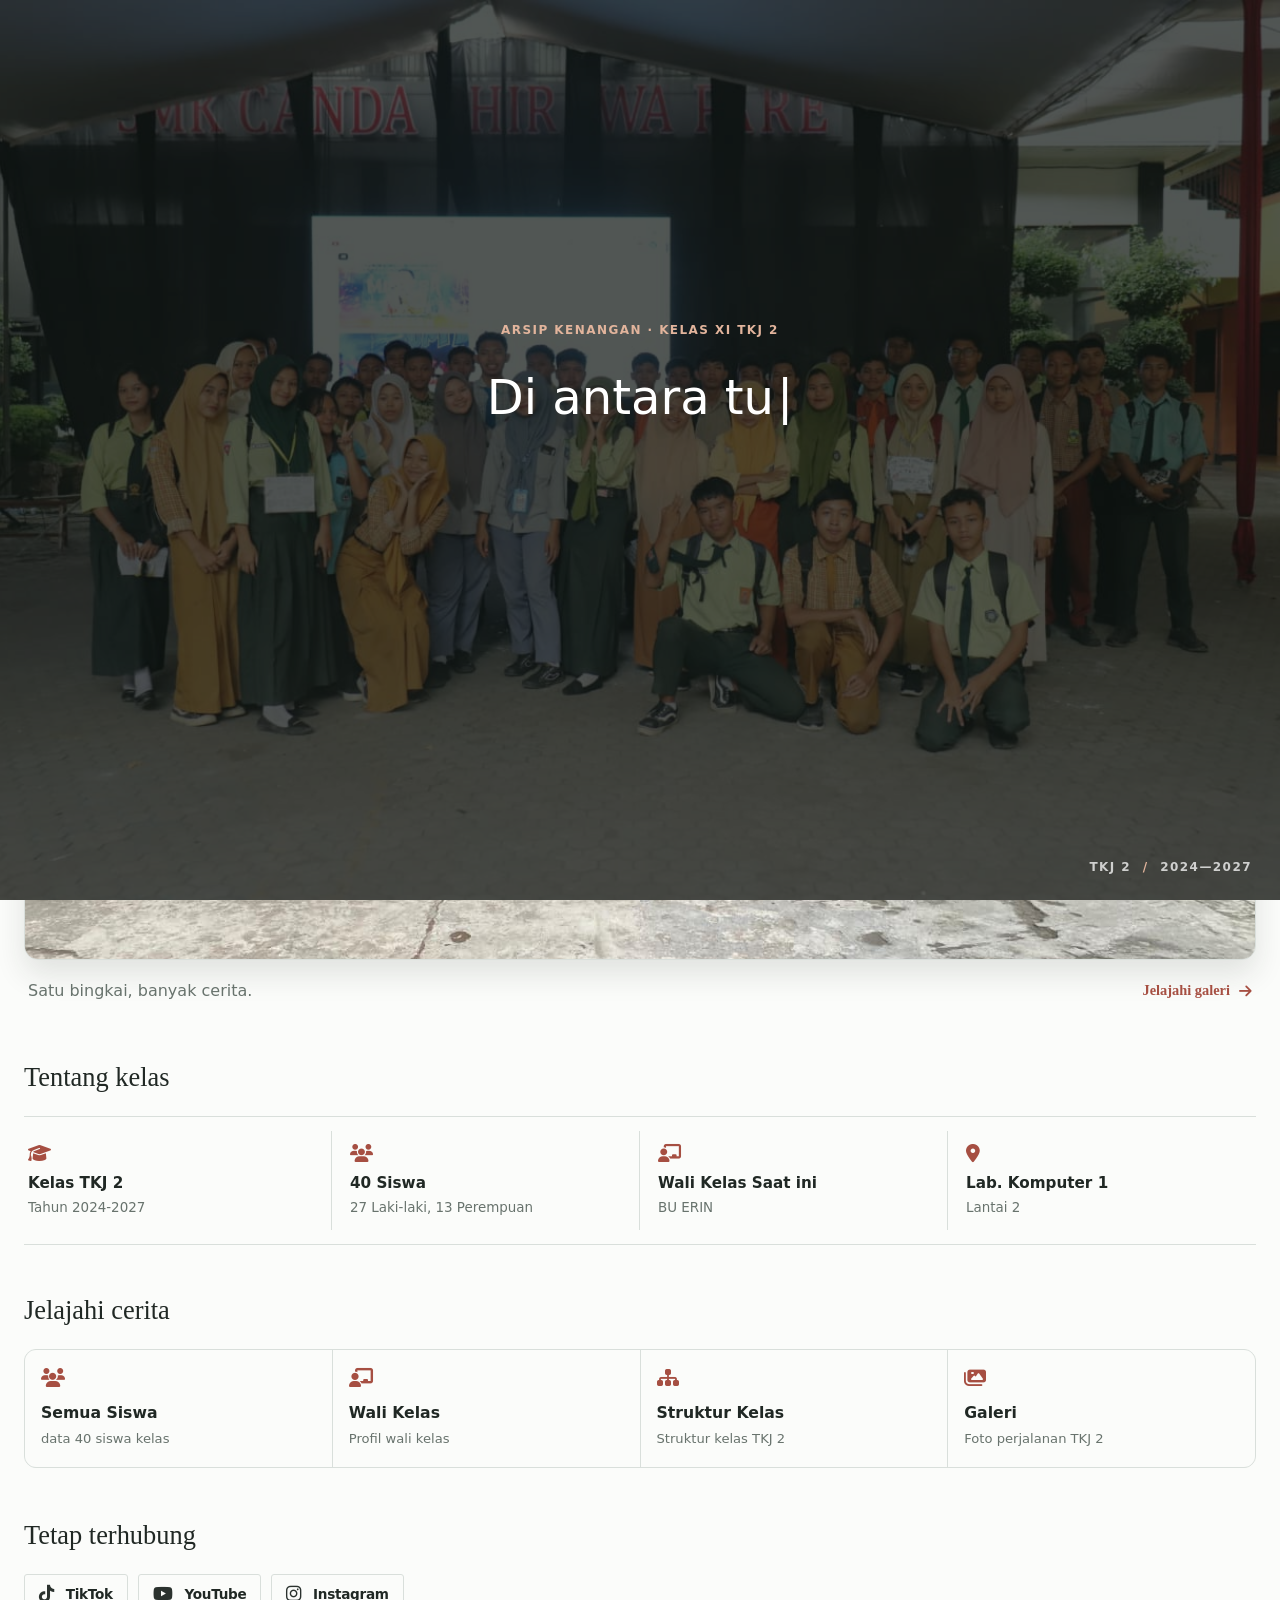
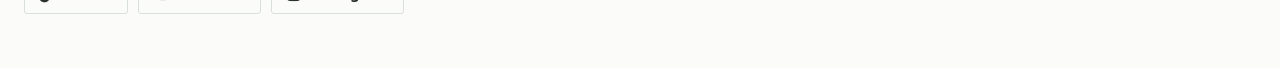
==== index.html @ 301976f2 "Fix gallery manifest loading for local file access" ====
<!DOCTYPE html>
<html lang="id">

<head>
    <meta charset="UTF-8">
    <!-- Responsive viewport untuk tampilan mobile yang nyaman -->
    <meta name="viewport" content="width=device-width, initial-scale=1.0">
    <meta name="description" content="Website resmi Kelas XI TKJ 2 - Tempat berbagi kenangan, info siswa, profil guru, dan galeri kegiatan kelas.">
    <meta name="keywords" content="TKJ2, Kelas TKJ 2, SMK, Teknik Komputer Jaringan, Siswa">
    <meta name="author" content="Kelas TKJ 2">
    <meta name="theme-color" content="#022d71">
    <!-- Open Graph / Social Media -->
    <meta property="og:type" content="website">
    <meta property="og:title" content="Website Kelas TKJ 2">
    <meta property="og:description" content="Website resmi Kelas XI TKJ 2 - Tempat berbagi kenangan dan informasi kelas.">
    <meta property="og:site_name" content="TKJ 2 Website">
    <!-- Twitter Card -->
    <meta name="twitter:card" content="summary_large_image">
    <meta name="twitter:title" content="Website Kelas TKJ 2">
    <meta name="twitter:description" content="Website resmi Kelas XI TKJ 2">
    <title>Website Kelas TKJ 2 - Berbagi Kenangan & Informasi Kelas</title>
    <link rel="preload" href="https://cdnjs.cloudflare.com/ajax/libs/font-awesome/6.4.0/css/all.min.css" as="style">
    <link rel="stylesheet" href="https://cdnjs.cloudflare.com/ajax/libs/font-awesome/6.4.0/css/all.min.css">
    <link rel="stylesheet" href="style.css">
    <script>
        try {
            document.documentElement.classList.add(
                sessionStorage.getItem('tkj2-intro-seen') === 'true' ? 'intro-seen' : 'intro-active'
            );
        } catch (error) {
            document.documentElement.classList.add('intro-active');
        }
    </script>
</head>
<body>
    <section class="welcome-screen" id="welcomeScreen" aria-labelledby="welcomeTitle" aria-modal="true" role="dialog">
        <img class="welcome-image is-visible" src="gambar/kls 10/1.jpeg" alt="" fetchpriority="high">
        <img class="welcome-image" src="gambar/optimized/kls 10/78.jpeg" alt="" loading="eager">
        <div class="welcome-shade" aria-hidden="true"></div>
        <div class="welcome-content">
            <p class="welcome-kicker">ARSIP KENANGAN · KELAS XI TKJ 2</p>
            <h1 id="welcomeTitle" class="welcome-title">
                <span class="welcome-line">Di antara tugas dan tawa,</span>
                <span class="welcome-line">ada hari-hari yang terasa biasa.</span>
                <span class="welcome-line">Tapi bersama, semuanya jadi cerita.</span>
            </h1>
            <p class="welcome-signature">Sebuah perjalanan, satu kelas, banyak kenangan.</p>
            <button class="welcome-enter" id="welcomeEnter" type="button">
                Masuk ke Beranda <i class="fas fa-arrow-right" aria-hidden="true"></i>
            </button>
        </div>
        <span class="welcome-index" aria-hidden="true">TKJ 2 <span> / </span> 2024—2027</span>
    </section>

    <!-- Navbar -->
    <nav class="navbar" aria-label="Navigasi utama">
        <div class="nav-container">
            <!-- Logo Section -->
            <div class="nav-left">
                <a class="logo" href="index.html">
                    <img class="logo-img" src="tkj2/tkj 2.jpg" alt="Logo Kelas TKJ 2">
                    <span class="logo-text">Kelas TKJ 2</span>
                </a>
            </div>

            <!-- Center - Main Navigation -->
            <ul class="nav-links" id="navLinks" aria-label="Menu navigasi">
                <li><a href="siswa.html" class="nav-link" data-page="siswa.html"><i class="fas fa-user-graduate" aria-hidden="true"></i> Siswa</a></li>


                <li><a href="wali-kelas.html" class="nav-link" data-page="wali-kelas.html"><i class="fas fa-chalkboard-teacher" aria-hidden="true"></i>
                        Wali Kelas</a></li>
                <li><a href="struktur.html" class="nav-link" data-page="struktur.html"><i class="fas fa-sitemap" aria-hidden="true"></i> Struktur</a></li>
                <li><a href="galeri.html" class="nav-link" data-page="galeri.html"><i class="fas fa-images" aria-hidden="true"></i> Galeri</a></li>
                <li><a href="komentar.html" class="nav-link" data-page="komentar.html"><i class="fas fa-comments" aria-hidden="true"></i> Komentar</a>
                </li>
            </ul>

            <!-- Right - Widgets & Tools -->
            <div class="nav-right">
                <!-- Clock Widget (Desktop) -->
                <div class="live-clock-widget" aria-label="Jam lokal saat ini" role="complementary">
                    <i class="fas fa-clock" aria-hidden="true"></i>
                    <span id="liveClockTime">00:00</span>
                </div>                
                <!-- Theme Switcher -->
                <div class="theme-switcher" aria-label="Pengalih tema">
                    <button class="theme-btn active" data-theme="default" title="Tema Default" aria-label="Pilih tema default">
                        <i class="fas fa-palette" aria-hidden="true"></i>
                    </button>
                    <button class="theme-btn" data-theme="ocean" title="Tema Laut Biru" aria-label="Pilih tema laut biru">
                        <i class="fas fa-water" aria-hidden="true"></i>
                    </button>
                </div>

                <!-- Mobile Menu Button -->
                <button class="mobile-theme-toggle" id="mobileThemeToggle" type="button" aria-label="Aktifkan tema gelap" title="Ganti tema terang atau gelap" aria-pressed="false">
                    <i class="fas fa-moon" aria-hidden="true"></i>
                </button>
                <button class="mobile-menu-btn" id="mobileMenuBtn" title="Menu" aria-label="Buka menu navigasi" aria-expanded="false" aria-controls="navLinks">
                    <i class="fas fa-bars" aria-hidden="true"></i>
                </button>
            </div>
        </div>
    </nav>

    <!-- Main Container -->
    <div class="container">
        <!-- Home Section -->
        <section class="section active" id="home">
            <header class="memory-intro">
                <p class="memory-kicker">ARSIP KENANGAN · KELAS XI TKJ 2</p>
                <h1>Semua cerita kita, tersimpan di sini.</h1>
                <p class="memory-intro-copy">Sebuah album digital untuk mengingat perjalanan TKJ 2: kebersamaan di kelas, kegiatan sekolah, dan teman-teman yang membuat setiap harinya berarti.</p>
            </header>

            <figure class="memory-feature">
                <img src="gambar/random/2.jpeg" alt="Siswa TKJ 2 berfoto bersama di halaman sekolah" fetchpriority="high">
                <figcaption>
                    <span>Satu bingkai, banyak cerita.</span>
                    <a class="memory-gallery-link" href="galeri.html">Jelajahi galeri <i class="fas fa-arrow-right" aria-hidden="true"></i></a>
                </figcaption>
            </figure>

            <h2 class="memory-section-title">Tentang kelas</h2>
            <div class="class-info memory-facts">
                <div class="info-item">
                    <i class="fas fa-graduation-cap"></i>
                    <h3>Kelas TKJ 2</h3>
                    <p>Tahun 2024-2027</p>
                </div>
                <div class="info-item">
                    <i class="fas fa-users"></i>
                    <h3>40 Siswa</h3>
                    <p>27 Laki-laki, 13 Perempuan</p>
                </div>
                <div class="info-item">
                    <i class="fas fa-chalkboard-teacher"></i>
                    <h3>Wali Kelas Saat ini</h3>
                    <p>BU ERIN</p>
                </div>
                <div class="info-item">
                    <i class="fas fa-map-marker-alt"></i>
                    <h3>Lab. Komputer 1</h3>
                    <p> Lantai 2</p>
                </div>
            </div>

            <h2 class="memory-section-title">Jelajahi cerita</h2>
            <div class="quick-actions">
                <a class="action-card" href="siswa.html">
                    <i class="fas fa-users"></i>
                    <h3>Semua Siswa</h3>
                    <p>data 40 siswa kelas</p>
                </a>
                <a class="action-card" href="wali-kelas.html">
                    <i class="fas fa-chalkboard-teacher"></i>
                    <h3>Wali Kelas</h3>
                    <p>Profil wali kelas</p>
                </a>
                <a class="action-card" href="struktur.html">
                    <i class="fas fa-sitemap"></i>
                    <h3>Struktur Kelas</h3>
                    <p>Struktur kelas TKJ 2</p>
                </a>
                <a class="action-card" href="galeri.html">
                    <i class="fas fa-images"></i>
                    <h3>Galeri</h3>
                    <p>Foto perjalanan TKJ 2</p>
                </a>
            </div>

            <section class="memory-social" aria-labelledby="memorySocialTitle">
                <h2 id="memorySocialTitle" class="memory-section-title">Tetap terhubung</h2>
                <div class="social-links">
                    <a href="https://www.tiktok.com/@miracle_class2?_r=1&_t=ZS-95MPaFN3cpN" target="_blank" rel="noopener noreferrer"
                        class="social-btn tiktok" aria-label="Kunjungi TikTok Kelas TKJ 2">
                        <i class="fab fa-tiktok" aria-hidden="true"></i> TikTok
                    </a>
                    <a href="https://www.youtube.com" target="_blank" rel="noopener noreferrer"
                        class="social-btn youtube" aria-label="Kunjungi YouTube Kelas TKJ 2">
                        <i class="fab fa-youtube" aria-hidden="true"></i> YouTube
                    </a>
                    <a href="https://www.instagram.com/miracle_clas?igsh=MWt2cnQ3a2xidmU0aQ==" target="_blank" rel="noopener noreferrer"
                        class="social-btn instagram" aria-label="Kunjungi Instagram Kelas TKJ 2">
                        <i class="fab fa-instagram" aria-hidden="true"></i> Instagram
                    </a>
                </div>
            </section>
        </section>

        <!-- Wali Kelas Section -->
        <section class="section" id="wali-kelas">
            <!-- Bagian Wali Kelas dengan Foto -->
            <div class="wali-kelas-container">
                <!-- Tombol Kembali ke Beranda -->
                <div style="margin-bottom: 30px; padding-top: 0;">
                    <button class="back-to-home-btn" onclick="navigateToSection('home')">
                        <i class="fas fa-arrow-left"></i> Kembali ke Beranda
                    </button>
                </div>

                <h2 class="wali-kelas-title">
                    <i class="fas fa-chalkboard-teacher"></i> Profil Wali Kelas
                </h2>

                <div class="wali-grid">
                    <div class="wali-card">
                        <div class="wali-card-header">
                            <div class="wali-photo">
                                <img src="tkj2/bu ester.jpeg" alt="Bu Ester - Wali Kelas X TKJ 2" loading="lazy">
                            </div>
                            <h3>Bu Ester</h3>
                            <div class="wali-role-badge">Wali Kelas X TKJ 2 · Sebelumnya</div>
                        </div>
                        <div class="wali-card-body">
                            <div class="wali-info-item">
                                <div class="label"><i class="fas fa-book-open" aria-hidden="true"></i> Mata Pelajaran</div>
                                <div class="value">Ilmu Pengetahuan Alam & Sosial (IPAS)</div>
                            </div>
                            <div class="wali-info-item">
                                <div class="label"><i class="fas fa-certificate" aria-hidden="true"></i> Gelar</div>
                                <div class="value">Sarjana Pendidikan</div>
                            </div>
                        </div>
                    </div>
                    <div class="wali-card">
                        <div class="wali-card-header">
                            <div class="wali-photo">
                                <img src="tkj2/bu erin.jpeg" alt="Bu Erin - Wali Kelas XI TKJ 2" loading="lazy">
                            </div>
                            <h3>Bu Erin</h3>
                            <div class="wali-role-badge">Wali Kelas XI TKJ 2 · Sebelumnya</div>
                        </div>
                        <div class="wali-card-body">
                            <div class="wali-info-item">
                                <div class="label"><i class="fas fa-book-open" aria-hidden="true"></i> Mata Pelajaran</div>
                                <div class="value">Pendidikan Kewarganegaraan (PKN)</div>
                            </div>
                            <div class="wali-info-item">
                                <div class="label"><i class="fas fa-certificate" aria-hidden="true"></i> Gelar</div>
                                <div class="value">Sarjana Pendidikan</div>
                            </div>
                        </div>
                    </div>
                    <div class="wali-card">
                        <div class="wali-card-header">
                            <div class="wali-photo">
                                <img src="tkj2/bu erin.jpeg" alt="Bu Erin - Wali Kelas XII TKJ 2" loading="lazy">
                            </div>
                            <h3>Bu Erin</h3>
                            <div class="wali-role-badge">Wali Kelas XII TKJ 2 · Saat Ini</div>
                        </div>
                        <div class="wali-card-body">
                            <div class="wali-info-item">
                                <div class="label"><i class="fas fa-book-open" aria-hidden="true"></i> Mata Pelajaran</div>
                                <div class="value">Pendidikan Kewarganegaraan (PKN)</div>
                            </div>
                            <div class="wali-info-item">
                                <div class="label"><i class="fas fa-certificate" aria-hidden="true"></i> Gelar</div>
                                <div class="value">Sarjana Pendidikan</div>
                            </div>
                        </div>
                    </div>
                </div>
            </div>
        </section>

        <!-- All Students Section (40 siswa) - TANPA FILTER -->
        <section class="section" id="all-students">
            <div class="all-students-container">
                <!-- Tombol Kembali ke Beranda -->
                <div style="margin-bottom: 30px; padding-top: 0;">
                    <button class="back-to-home-btn" onclick="navigateToSection('home')">
                        <i class="fas fa-arrow-left"></i> Kembali ke Beranda
                    </button>
                </div>

                <h2 style="text-align: center; margin-bottom: 30px; color: #2c3e50;">
                    <i class="fas fa-users"></i> Daftar 40 Siswa Kelas XI TKJ 2
                </h2>
                <div class="student-info-header">
                    <i class="fas fa-users"></i> 40 Siswa (27 Laki-laki, 13 Perempuan)
                </div>
                <div class="students-grid" id="studentsGrid" aria-label="Daftar siswa"></div>
            </div>
        </section>

        <!-- Comments to Admin Section -->
        <section class="section" id="comments">
            <div class="comments-wrapper">
                <div class="comments-container">
                    <!-- Back to Home Button -->
                    <div style="margin-bottom: 30px; padding-top: 0;">
                        <button class="back-to-home-btn" onclick="navigateToSection('home')">
                            <i class="fas fa-arrow-left"></i> Kembali ke Beranda
                        </button>
                    </div>

                    <div class="comments-header">
                        <h2><i class="fas fa-comments"></i>Komentar ke Admin</h2>
                        <p>Pesan hanya tampil selama halaman ini terbuka. Saat dikirim, WhatsApp admin akan terbuka; komentar tidak disimpan atau ditampilkan untuk umum.</p>
                    </div>

                    <!-- Comments Display -->
                    <div class="comments-display" id="commentsDisplay">
                        <div class="no-comments-msg">
                            <i class="fas fa-inbox"></i>
                            <p>Belum ada komentar</p>
                        </div>
                    </div>

                    <!-- Comment Form -->
                    <form id="commentsForm" class="comments-form-simple">
                        <label for="commentMessage" style="display: block; margin-bottom: 8px; font-weight: 500;">Pesan Anda:</label>
                        <textarea id="commentMessage" name="commentMessage" class="form-textarea-simple"
                            placeholder="Tulis pesan Anda di sini..." required aria-label="Pesan untuk admin"></textarea>
                        <button type="submit" class="submit-btn-simple" aria-label="Kirim pesan ke admin melalui WhatsApp">
                            <i class="fab fa-whatsapp" aria-hidden="true"></i> Kirim ke Admin
                        </button>
                    </form>
                </div>
            </div>
        </section>

        <!-- Structure Section -->
        <section class="section" id="structure">
            <div class="structure-tree">
                <!-- Tombol Kembali ke Beranda -->
                <div style="margin-bottom: 30px; padding-top: 0;">
                    <button class="back-to-home-btn" onclick="navigateToSection('home')">
                        <i class="fas fa-arrow-left"></i> Kembali ke Beranda
                    </button>
                </div>

                <h2 style="text-align: center; margin-bottom: 40px; color: #2c3e50;">
                    <i class="fas fa-sitemap"></i> Struktur Kelas XI TKJ 2
                </h2>
                <!-- Top Level: Ketua & Wakil Ketua -->
                <div class="tree-level top-level">
                    <div class="tree-member ketua-member">
                        <img src="tkj2/nuril.jpeg" alt="Muhammad Nuril Arifin - Ketua Kelas" loading="lazy" class="member-thumb">
                        <div class="member-box ketua-box">
                            <div class="member-position">Ketua Kelas</div>
                            <div class="member-fullname">MUHAMMAD NURIL ARIFIN</div>
                        </div>
                    </div>

                    <div class="tree-member wakil-member">
                        <img src="tkj2/nasrul.jpeg" alt="Muhammad Nasrul Mukmin - Wakil Ketua" loading="lazy" class="member-thumb">
                        <div class="member-box wakil-box">
                            <div class="member-position">Wakil Ketua</div>
                            <div class="member-fullname">MUHAMMAD NASRUL MUKMIN</div>
                        </div>
                    </div>
                </div>

                <!-- Connecting line between levels -->
                <div class="tree-connector" aria-hidden="true">
                    <div class="connector-line vertical"></div>
                    <div class="connector-line horizontal"></div>
                </div>

                <!-- Middle Level: Sekretaris 1 & 2 -->
                <div class="tree-level middle-level">
                    <div class="tree-member sekretaris-member">
                        <img src="tkj2/lusiana.jpeg" alt="Lusiana Aristianty K. D. - Sekretaris 1" loading="lazy" class="member-thumb">
                        <div class="member-box sekretaris-box">
                            <div class="member-position">Sekretaris 1</div>
                            <div class="member-fullname">LUSIANA ARISTIANTY K. D.</div>
                        </div>
                    </div>

                    <div class="tree-member sekretaris-member">
                        <img src="tkj2/fito.jpeg" alt="Fito Azka Wiradana - Sekretaris 2" loading="lazy" class="member-thumb">
                        <div class="member-box sekretaris-box">
                            <div class="member-position">Sekretaris 2</div>
                            <div class="member-fullname">FITO AZKA WIRADANA</div>
                        </div>
                    </div>
                </div>

                <!-- Connecting line between levels -->
                <div class="tree-connector" aria-hidden="true">
                    <div class="connector-line vertical"></div>
                    <div class="connector-line horizontal"></div>
                </div>

                <!-- Bottom Level: Bendahara 1 & 2 -->
                <div class="tree-level bottom-level">
                    <div class="tree-member bendahara-member">
                        <img src="tkj2/nafisha.jpeg" alt="Nafisha Salsabila W. - Bendahara 1" loading="lazy" class="member-thumb">
                        <div class="member-box bendahara-box">
                            <div class="member-position">Bendahara 1</div>
                            <div class="member-fullname">NAFISHA SALSABILA W.</div>
                        </div>
                    </div>

                    <div class="tree-member bendahara-member">
                        <img src="tkj2/jonatan.jpeg" alt="Jonatan Kristian - Bendahara 2" loading="lazy" class="member-thumb">
                        <div class="member-box bendahara-box">
                            <div class="member-position">Bendahara 2</div>
                            <div class="member-fullname">JONATAN KRISTIAN</div>
                        </div>
                    </div>
                </div>
            </div>
        </section>

        <!-- Gallery Section -->
        <section class="section" id="gallery">
            <div class="galeri-container">
                <!-- Tombol Kembali ke Beranda -->
                <div style="margin-bottom: 30px; padding-top: 0;">
                    <button class="back-to-home-btn" onclick="navigateToSection('home')">
                        <i class="fas fa-arrow-left"></i> Kembali ke Beranda
                    </button>
                </div>

                <h2 class="galeri-title">
                    <i class="fas fa-images"></i> Galeri Memori TKJ 2
                    <button id="easterEggBtn"
                        style="opacity: 0.12; font-size: 0.8rem; padding: 2px 6px; border: 1px solid transparent; background: none; cursor: pointer; color: #64748b; transition: opacity 0.3s; margin-left: 10px;"
                        title="🥚">🥚</button>
                </h2>

                <div style="margin-bottom: 25px; display: flex; gap: 10px; align-items: center; flex-wrap: wrap;">
                    <label for="gallerySearch" style="display: none;">Cari foto</label>
                    <input type="text" id="gallerySearch"
                        placeholder="🔍 Cari foto berdasarkan nomor atau kata kunci..."
                        aria-label="Cari foto berdasarkan nomor atau kata kunci"
                        style="flex: 1; min-width: 200px; padding: 12px 16px; border: 2px solid #000; border-radius: 8px; font-size: 0.95rem; background: white;" />
                    <button id="clearSearchBtn"
                        aria-label="Bersihkan hasil pencarian"
                        style="padding: 10px 20px; background: white; border: 2px solid #000; border-radius: 8px; cursor: pointer; font-weight: 500; font-size: 0.95rem;">Bersihkan</button>
                </div>

                <div class="galeri-grid" id="galeriGrid">
                    <!-- Item galeri akan diisi oleh JavaScript -->
                </div>
            </div>

            <!-- Modal untuk menampilkan gambar full -->
            <div id="imageModal" class="modal" role="dialog" aria-label="Tampilan galeri besar" aria-hidden="true">
                <span class="close-modal" onclick="closeModal()" role="button" tabindex="0" aria-label="Tutup galeri">×</span>
                <a class="modal-prev" onclick="changeImage(-1)" role="button" tabindex="0" aria-label="Gambar sebelumnya">&#10094;</a>
                <a class="modal-next" onclick="changeImage(1)" role="button" tabindex="0" aria-label="Gambar berikutnya">&#10095;</a>
                <div class="modal-loading" id="modalLoading" style="display: none;">
                    <i class="fas fa-spinner" aria-hidden="true"></i>
                </div>
                <img class="modal-content" id="modalImage" alt="Galeri">
                <div class="modal-caption" id="modalCaption"></div>
            </div>
        </section>

    </div>

    <script src="app.js"></script>
</body>

</html>
---- style.css ----
:root {
    --primary-color: #a64f42;
    --primary-light: #c9826b;
    --primary-dark: #74372e;
    --accent-color: #202824;
    --text-primary: #202824;
    --text-secondary: #68736d;
    --bg-primary: #fbfcfa;
    --bg-secondary: #ffffff;
    --memory-ink: var(--text-primary);
    --memory-muted: var(--text-secondary);
    --memory-accent: var(--primary-color);
    --memory-line: #d9dfdb;
}

html[data-theme="ocean"] {
    --primary-color: #55745e;
    --primary-light: #78977e;
    --primary-dark: #354d3c;
    --accent-color: #202824;
    --text-primary: #202824;
    --text-secondary: #68736d;
    --bg-primary: #f4f7f3;
    --bg-secondary: #ffffff;
}

html.intro-active,
html.intro-active body {
    overflow: hidden;
}

html.intro-seen .welcome-screen {
    display: none;
}

.welcome-screen {
    position: fixed;
    z-index: 2000;
    inset: 0;
    display: grid;
    min-height: 100vh;
    min-height: 100svh;
    place-items: center;
    overflow: hidden;
    padding: 40px 24px;
    color: #fff;
    background: #202824;
    isolation: isolate;
    transition: opacity 700ms ease, visibility 700ms ease;
}

.welcome-screen::before {
    position: absolute;
    z-index: 0;
    inset: -20px;
    background-image: var(--welcome-backdrop);
    background-position: center;
    background-size: cover;
    content: '';
    filter: blur(20px) brightness(0.48);
}

.welcome-image,
.welcome-shade {
    position: absolute;
    z-index: 1;
    inset: 0;
    width: 100%;
    height: 100%;
}

.welcome-image {
    object-fit: cover;
    object-position: center 42%;
    opacity: 0;
    transition: opacity 900ms ease;
}

.welcome-image.is-visible {
    opacity: 1;
}

.welcome-shade {
    z-index: 2;
    background: rgba(14, 22, 18, 0.72);
}

.welcome-content {
    position: relative;
    z-index: 3;
    width: min(100%, 900px);
    padding: 48px 0;
    text-align: center;
}

.welcome-kicker,
.welcome-index {
    font-size: 0.75rem;
    font-weight: 700;
    letter-spacing: 0.12em;
}

.welcome-kicker {
    margin-bottom: 32px;
    color: #e2b49c;
}

.welcome-title {
    display: grid;
    gap: 8px;
    margin: 0;
    font-family: 'Trebuchet MS', 'Segoe UI', sans-serif;
    font-size: 3rem;
    font-weight: 400;
    line-height: 1.12;
}

.welcome-line {
    opacity: 1;
}

.welcome-line.is-typing::after {
    display: inline-block;
    margin-left: 3px;
    content: '|';
    animation: typing-caret 800ms steps(2, end) infinite;
}

.welcome-signature {
    margin: 28px 0 0;
    color: rgba(255, 255, 255, 0.78);
    font-size: 1rem;
    opacity: 0;
    transition: opacity 500ms ease;
}

.welcome-screen.is-ready .welcome-signature {
    opacity: 1;
}

.welcome-enter {
    display: inline-flex;
    align-items: center;
    gap: 12px;
    min-height: 48px;
    margin-top: 36px;
    padding: 12px 20px;
    border: 1px solid rgba(255, 255, 255, 0.7);
    border-radius: 4px;
    color: #202824;
    background: #fbfcfa;
    font: inherit;
    font-weight: 700;
    cursor: pointer;
    opacity: 0;
    visibility: hidden;
    transform: translateY(8px);
    transition: opacity 350ms ease, transform 350ms ease, background-color 200ms ease;
}

.welcome-screen.is-ready .welcome-enter {
    opacity: 1;
    visibility: visible;
    transform: translateY(0);
}

.welcome-enter:hover {
    background: #e2b49c;
}

.welcome-enter:focus-visible {
    outline: 3px solid #e2b49c;
    outline-offset: 4px;
}

.welcome-index {
    position: absolute;
    z-index: 3;
    right: 28px;
    bottom: 24px;
    color: rgba(255, 255, 255, 0.75);
}

.welcome-index span {
    padding: 0 6px;
    color: #e2b49c;
}

.welcome-screen.is-exiting {
    opacity: 0;
    visibility: hidden;
    pointer-events: none;
}

@media (max-width: 600px) {
    .welcome-screen {
        padding: 28px 22px;
    }

    .welcome-content {
        align-self: start;
        padding: 4px 0 48px;
        text-align: left;
    }

    .welcome-image {
        object-fit: contain;
        object-position: center 65%;
    }

    .welcome-shade {
        background: linear-gradient(
            180deg,
            rgba(14, 22, 18, 0.52) 0%,
            rgba(14, 22, 18, 0.4) 42%,
            rgba(14, 22, 18, 0.12) 76%,
            rgba(14, 22, 18, 0.08) 100%
        );
    }

    .welcome-kicker {
        margin-bottom: 24px;
    }

    .welcome-title {
        gap: 12px;
        font-size: 2rem;
    }

    .welcome-index {
        right: 22px;
        bottom: 18px;
        font-size: 0.65rem;
    }
}

@media (prefers-reduced-motion: reduce) {
    .welcome-line,
    .welcome-signature {
        animation: none;
        opacity: 1;
        transform: none;
    }

    .welcome-screen,
    .welcome-enter,
    .welcome-image {
        transition-duration: 0.01ms;
    }
}

* {
    margin: 0;
    padding: 0;
    box-sizing: border-box;
    font-family: 'Inter', system-ui, -apple-system, 'Segoe UI', Roboto, Helvetica, Arial, sans-serif;
}

body {
    padding-top: 80px;
    color: var(--text-primary);
    background: var(--bg-primary);
    line-height: 1.5;
}

.navbar {
    position: fixed;
    z-index: 1000;
    top: 0;
    left: 0;
    width: 100%;
    padding: 12px 0;
    backdrop-filter: blur(12px);
}

.nav-container {
    display: flex;
    align-items: center;
    justify-content: space-between;
    gap: 20px;
    max-width: 1400px;
    margin: 0 auto;
    padding: 0 20px;
}

.nav-left,
.nav-right,
.logo {
    display: flex;
    align-items: center;
}

.nav-left,
.nav-right {
    flex: 0 0 auto;
}

.logo {
    gap: 12px;
    color: var(--text-primary);
    text-decoration: none;
    white-space: nowrap;
}

.logo-img {
    display: block;
    width: 44px;
    height: 44px;
    flex: 0 0 44px;
    object-fit: cover;
    border-radius: 10px;
}

.logo-text {
    color: var(--text-primary);
    font-size: 1.1rem;
    font-weight: 700;
}

.nav-links {
    display: flex;
    flex: 1 1 auto;
    flex-wrap: wrap;
    align-items: center;
    justify-content: center;
    gap: 4px;
    min-width: 0;
    list-style: none;
}

.nav-links li {
    position: relative;
}

.nav-links a {
    display: flex;
    align-items: center;
    gap: 6px;
    padding: 8px 10px;
    color: var(--text-secondary);
    border: 1px solid transparent;
    border-radius: 8px;
    font-size: 0.84rem;
    font-weight: 600;
    text-decoration: none;
    white-space: nowrap;
}

.nav-right {
    gap: 10px;
}

.mobile-menu-btn {
    display: none;
}

@media (max-width: 992px) {
    body {
        padding-top: 72px;
    }

    .nav-container {
        flex-wrap: wrap;
        gap: 8px 12px;
    }

    .nav-left {
        margin-right: auto;
    }

    .nav-right {
        gap: 8px;
    }

    .mobile-menu-btn {
        display: inline-flex;
        align-items: center;
        justify-content: center;
    }

    .nav-links {
        display: none;
        order: 3;
        flex: 1 0 100%;
        align-items: stretch;
        flex-direction: column;
        gap: 2px;
        padding: 8px;
        border-radius: 10px;
    }

    .nav-links.active {
        display: flex;
    }

    .nav-links a {
        width: 100%;
        padding: 10px 12px;
    }
}

@media (max-width: 480px) {
    .nav-container {
        padding: 0 12px;
    }

    .logo-img {
        width: 38px;
        height: 38px;
        flex-basis: 38px;
    }

    .logo-text {
        font-size: 1rem;
    }
}

.theme-btn:hover {
    background: rgba(255, 255, 255, 0.15);
    border-color: rgba(255, 255, 255, 0.25);
    transform: scale(1.1);
}

.theme-btn.active {
    background: linear-gradient(135deg, var(--primary-color), var(--primary-light));
    border-color: var(--primary-light);
    box-shadow: 0 0 12px rgba(59, 130, 246, 0.4);
}

/* Mobile Menu Button */
.mobile-menu-btn {
    display: none;
    background: rgba(255, 255, 255, 0.08);
    border: 2px solid rgba(255, 255, 255, 0.12);
    color: white;
    font-size: 1.4rem;
    cursor: pointer;
    padding: 8px 12px;
    border-radius: 8px;
    transition: all 0.25s ease;
    width: 40px;
    height: 40px;
    align-items: center;
    justify-content: center;
}

.mobile-menu-btn:hover {
    background: rgba(255, 255, 255, 0.15);
    border-color: rgba(255, 255, 255, 0.25);
    transform: scale(1.1);
}

/* Dropdown Menu - Clean Modern */
.dropdown {
    position: relative;
}

.dropdown-menu {
    display: none;
    position: absolute;
    top: 100%;
    left: 0;
    background: white;
    min-width: 320px;
    max-height: 460px;
    overflow-y: auto;
    border-radius: 20px;
    box-shadow: 0 20px 35px -12px rgba(0, 0, 0, 0.15);
    z-index: 1001;
    padding: 8px 0;
    border: 1px solid rgba(0, 0, 0, 0.05);
}

.dropdown:hover .dropdown-menu {
    display: block;
    animation: fadeIn 0.2s ease;
}

@keyframes fadeIn {
    from {
        opacity: 0;
        transform: translateY(-8px);
    }

    to {
        opacity: 1;
        transform: translateY(0);
    }
}

.dropdown-menu a {
    color: #1e293b;
    padding: 10px 20px;
    display: flex;
    align-items: center;
    gap: 12px;
    transition: all 0.15s ease;
    font-size: 0.9rem;
    border-bottom: 1px solid #f1f5f9;
}

.dropdown-menu a:hover {
    background-color: #f8fafc;
    color: #3b82f6;
    padding-left: 24px;
}

.dropdown-menu a:last-child {
    border-bottom: none;
}

.dropdown-avatar {
    width: 32px;
    height: 32px;
    border-radius: 10px;
    object-fit: cover;
}

.mobile-menu-btn {
    display: none;
    background: none;
    border: none;
    color: white;
    font-size: 1.5rem;
    cursor: pointer;
    padding: 8px;
    border-radius: 12px;
    transition: background 0.2s;
}

.mobile-menu-btn:hover {
    background: rgba(255, 255, 255, 0.1);
}

/* Live Clock Widget */
.live-clock-widget {
    display: flex;
    align-items: center;
    gap: 8px;
    color: white;
    font-weight: 600;
    padding: 8px 14px;
    background: rgba(59, 130, 246, 0.15);
    border-radius: 8px;
    border: 2px solid rgba(59, 130, 246, 0.3);
    font-size: 0.85rem;
    transition: all 0.3s ease;
}

.live-clock-widget:hover {
    background: rgba(59, 130, 246, 0.25);
    border-color: rgba(59, 130, 246, 0.5);
}

.live-clock-widget i {
    font-size: 0.95rem;
    opacity: 1;
}

@keyframes clock-pulse {
    0%, 100% { opacity: 1; }
    50% { opacity: 0.6; }
}

/* Theme Switcher */
.theme-switcher {
    display: flex;
    gap: 6px;
    align-items: center;
    padding: 4px 6px;
    background: rgba(255, 255, 255, 0.05);
    border-radius: 8px;
    border: 2px solid rgba(255, 255, 255, 0.08);
}

.theme-btn {
    background: rgba(255, 255, 255, 0.08);
    border: 2px solid rgba(255, 255, 255, 0.12);
    color: white;
    width: 32px;
    height: 32px;
    border-radius: 6px;
    cursor: pointer;
    font-size: 0.9rem;
    display: flex;
    align-items: center;
    justify-content: center;
    transition: all 0.25s ease;
}

.theme-btn:hover {
    background: rgba(255, 255, 255, 0.15);
    border-color: rgba(255, 255, 255, 0.25);
    transform: scale(1.1);
}

.theme-btn.active {
    background: linear-gradient(135deg, var(--primary-color), var(--primary-light));
    border-color: var(--primary-light);
    box-shadow: 0 0 12px rgba(59, 130, 246, 0.4);
}

/* Weather Widget */
.weather-widget {
    display: flex;
    align-items: center;
    gap: 8px;
    color: white;
    font-weight: 600;
    padding: 8px 12px;
    background: rgba(255, 255, 255, 0.08);
    border-radius: 20px;
    border: 1px solid rgba(255, 255, 255, 0.15);
    font-size: 0.85rem;
    transition: all 0.3s ease;
}

.weather-widget:hover {
    background: rgba(255, 255, 255, 0.15);
    border-color: rgba(255, 255, 255, 0.3);
}

.weather-widget i {
    font-size: 1.2rem;
    animation: weather-float 3s ease-in-out infinite;
}

.weather-info {
    display: flex;
    flex-direction: column;
    gap: 2px;
}

.weather-info span:first-child {
    font-weight: 700;
    font-size: 0.9rem;
}

.weather-info span:last-child {
    font-size: 0.75rem;
    opacity: 0.85;
}

/* Main Container */
.container {
    max-width: 1280px;
    margin: 0 auto;
    padding: 24px;
}

/* Section Styling */
.section {
    display: none;
    animation: fadeIn 0.3s ease;
}

.section.active {
    display: block;
}

/* Home Section - Modern Cards */
header {
    background: linear-gradient(135deg, var(--primary-light) 0%, var(--primary-color) 50%, var(--primary-dark) 100%);
    background-size: 200% auto;
    color: white;
    padding: 48px 32px;
    text-align: center;
    border-radius: 20px;
    margin-bottom: 32px;
    box-shadow: 8px 8px 0px rgba(0, 0, 0, 0.15);
    border: 4px solid rgba(0, 0, 0, 0.2);
    animation: none;
    position: relative;
    overflow: hidden;
}

header::after {
    content: '';
    position: absolute;
    top: 0;
    left: 0;
    width: 100%;
    height: 100%;
    background-image: repeating-linear-gradient(45deg, transparent, transparent 2px, rgba(255,255,255,0.05) 2px, rgba(255,255,255,0.05) 4px);
    pointer-events: none;
}

header h1 {
    font-size: 2.5rem;
    font-weight: 900;
    letter-spacing: -0.02em;
    margin-bottom: 12px;
    animation: none;
    text-transform: uppercase;
    text-shadow: 3px 3px 0px rgba(0, 0, 0, 0.3);
}

header h1 i {
    display: inline-block;
    animation: none;
    color: #fff;
    margin-right: 10px;
}

header p {
    font-size: 1.1rem;
    opacity: 0.95;
    max-width: 600px;
    margin: 0 auto;
    animation: none;
    font-weight: 600;
    letter-spacing: 0.5px;
}

@keyframes gradientShift {
    0% {
        background-position: 0% 50%;
    }

    50% {
        background-position: 100% 50%;
    }

    100% {
        background-position: 0% 50%;
    }
}

@keyframes shine {
    0% {
        left: -100%;
    }

    20% {
        left: 200%;
    }

    100% {
        left: 200%;
    }
}

@keyframes float {
    0%, 100% {
        transform: translateY(0px);
    }
    50% {
        transform: translateY(-8px);
    }
}

@keyframes bounce {
    0%, 100% { transform: translateY(0); }
    50% { transform: translateY(-12px) scale(1.1); }
}

@keyframes slideDown {
    from {
        opacity: 0;
        transform: translateY(-30px);
    }

    to {
        opacity: 1;
        transform: translateY(0);
    }
}

@keyframes slideUp {
    from {
        opacity: 0;
        transform: translateY(30px);
    }

    to {
        opacity: 1;
        transform: translateY(0);
    }
}

.class-info {
    display: flex;
    justify-content: space-around;
    flex-wrap: wrap;
    background: white;
    padding: 24px;
    border-radius: 16px;
    margin-bottom: 32px;
    box-shadow: 6px 6px 0px rgba(0, 0, 0, 0.12);
    border: 3px solid #000;
}

.info-item {
    text-align: center;
    padding: 16px;
    min-width: 180px;
}

.info-item i {
    font-size: 2.5rem;
    color: var(--primary-color);
    margin-bottom: 12px;
}

.info-item h3 {
    margin-bottom: 4px;
    color: #000;
    font-weight: 700;
    font-size: 1.15rem;
}

.quick-actions {
    display: grid;
    grid-template-columns: repeat(auto-fill, minmax(240px, 1fr));
    gap: 24px;
    margin-top: 32px;
}

.action-card {
    background: white;
    padding: 24px 20px;
    border-radius: 16px;
    text-align: center;
    box-shadow: 6px 6px 0px rgba(0, 0, 0, 0.12);
    transition: all 0.3s ease;
    cursor: pointer;
    border: 3px solid var(--primary-color);
    animation: none;
}

.action-card:hover {
    transform: translate(-3px, -3px);
    box-shadow: 9px 9px 0px rgba(0, 0, 0, 0.12);
}

.action-card i {
    font-size: 2.5rem;
    color: var(--primary-color);
    margin-bottom: 16px;
    display: inline-block;
    transition: transform 0.3s ease;
}

.action-card:hover i {
    transform: scale(1.15) rotate(5deg);
}

.action-card h3 {
    margin-bottom: 8px;
    color: #000;
    font-weight: 700;
    transition: color 0.3s ease;
    font-size: 1.15rem;
}

.action-card:hover h3 {
    color: #1e40af;
}

@keyframes fadeUpCard {
    from {
        opacity: 0;
        transform: translateY(30px);
    }

    to {
        opacity: 1;
        transform: translateY(0);
    }
}

/* Wali Kelas Section - Clean Cards */
.wali-container-screenshot {
    background: white;
    border-radius: 28px;
    padding: 32px;
    box-shadow: 0 4px 12px rgba(0, 0, 0, 0.04);
    border: 1px solid #eef2ff;
    margin-bottom: 32px;
}

.wali-profile {
    margin-bottom: 32px;
    border-bottom: 1px solid #f1f5f9;
    padding-bottom: 24px;
}

.wali-profile:last-child {
    border-bottom: none;
    margin-bottom: 0;
    padding-bottom: 0;
}

.wali-name {
    font-size: 1.6rem;
    font-weight: 700;
    color: #0f172a;
    margin-bottom: 6px;
    letter-spacing: -0.3px;
}

.wali-name i {
    color: #3b82f6;
    margin-right: 10px;
    font-size: 1.6rem;
}

.wali-role {
    display: inline-block;
    background: #ef4444;
    color: white;
    padding: 4px 14px;
    border-radius: 40px;
    font-size: 0.75rem;
    font-weight: 500;
    margin-bottom: 16px;
}

.wali-divider {
    height: 1px;
    background: linear-gradient(to right, #e2e8f0, transparent);
    margin: 24px 0;
}

.wali-subsection {
    margin-top: 24px;
}

.wali-subsection h3 {
    color: #0f172a;
    margin-bottom: 16px;
    font-size: 1.2rem;
    font-weight: 600;
    display: flex;
    align-items: center;
    gap: 8px;
}

.wali-subsection h3 i {
    color: #3b82f6;
}

.wali-education-item {
    margin-bottom: 16px;
    padding-left: 16px;
    border-left: 3px solid #3b82f6;
}

.wali-education-title {
    font-weight: 600;
    color: #0f172a;
    margin-bottom: 4px;
}

.wali-education-desc {
    color: #475569;
    font-size: 0.9rem;
}

/* Neobrutalism Theme - Blue Soft Version */

.all-students-container {
    background: white;
    border-radius: 28px;
    padding: 32px;
    box-shadow: 0 4px 12px rgba(0, 0, 0, 0.04);
    border: 1px solid #eef2ff;
    /* Neobrutalism additions - Soft Blue */
    box-shadow: 6px 6px 0 0 #1e40af;
    border: 2px solid #1e3a8a;
    border-radius: 20px;
}

.student-info-header {
    margin-bottom: 28px;
    font-size: 1rem;
    color: #2563eb;
    font-weight: 700;
    border-bottom: 2px solid #2563eb;
    padding-bottom: 8px;
    display: inline-block;
    /* Neobrutalism additions - Blue */
    background: #1e3a8a;
    color: #ffffff;
    padding: 8px 16px;
    border-bottom: none;
    box-shadow: 4px 4px 0 0 #60a5fa;
    letter-spacing: -0.5px;
    font-weight: 800;
    text-transform: uppercase;
    border-radius: 12px;
}

.students-grid {
    display: grid;
    grid-template-columns: repeat(auto-fill, minmax(280px, 1fr));
    gap: 28px;
}

.student-card {
    background: white;
    border-radius: 24px;
    overflow: hidden;
    transition: all 0.25s ease;
    cursor: pointer;
    border: 1px solid #eef2ff;
    /* Neobrutalism additions - Soft Blue */
    border-radius: 20px;
    border: 2px solid #1e3a8a;
    box-shadow: 5px 5px 0 0 #3b82f6;
    transition: all 0.2s ease;
}

.student-card:hover {
    transform: translateY(-6px);
    box-shadow: 0 20px 30px -12px rgba(0, 0, 0, 0.1);
    border-color: #3b82f6;
    /* Neobrutalism additions - Blue */
    transform: translate(-3px, -3px);
    box-shadow: 8px 8px 0 0 #2563eb;
    border-color: #2563eb;
}

.student-card-header {
    background: linear-gradient(135deg, #2563eb, #1e40af);
    color: white;
    padding: 24px 20px;
    text-align: center;
    min-height: 130px;
    display: flex;
    flex-direction: column;
    justify-content: center;
    /* Neobrutalism additions - Blue Soft */
    background: linear-gradient(135deg, #3b82f6, #1d4ed8);
    position: relative;
    border-bottom: 2px solid #1e3a8a;
}

.student-card-header::after {
    display: none;
}

.student-card-avatar {
    width: 72px;
    height: 72px;
    border-radius: 36px;
    border: 2px solid white;
    margin: 0 auto 12px;
    overflow: hidden;
    box-shadow: 0 4px 10px rgba(0, 0, 0, 0.1);
    /* Neobrutalism additions - Blue Soft */
    border-radius: 16px;
    border: 3px solid #ffffff;
    box-shadow: 4px 4px 0 0 #1e3a8a;
}

.student-card-avatar img {
    width: 100%;
    height: 100%;
    object-fit: cover;
}

.student-card-header h3 {
    margin-bottom: 4px;
    font-size: 1.2rem;
    font-weight: 600;
    /* Neobrutalism additions */
    color: #ffffff;
    font-weight: 800;
    letter-spacing: -0.5px;
    text-transform: uppercase;
    text-shadow: none;
}

.student-card-body {
    padding: 20px;
    background: #ffffff;
}

.student-card-detail-item {
    display: flex;
    align-items: center;
    margin-bottom: 12px;
    font-size: 0.85rem;
    color: #1e293b;
    /* Neobrutalism additions - Soft Blue */
    font-weight: 600;
    padding: 6px 8px;
    border-left: 3px solid #3b82f6;
    border-radius: 8px;
    transition: all 0.2s ease;
}

.student-card-detail-item:hover {
    transform: translateX(4px);
    background: #eff6ff;
    border-left: 3px solid #1e40af;
}

.student-card-detail-item i {
    width: 24px;
    color: #3b82f6;
    margin-right: 8px;
    font-size: 0.9rem;
    /* Neobrutalism additions */
    color: #2563eb;
    font-weight: bold;
}

/* Social Media Buttons - Neobrutalism Theme */
.social-links {
    display: flex;
    justify-content: center;
    gap: 24px;
    flex-wrap: wrap;
    padding: 32px 28px;
    background: white;
    border-radius: 24px;
    margin-top: 32px;
    margin-bottom: 32px;
    border: 3px solid #1e3a8a;
    box-shadow: 8px 8px 0 0 #1e3a8a, 0 0 0 1px rgba(0, 0, 0, 0.08);
}

.social-btn {
    display: inline-flex;
    align-items: center;
    justify-content: center;
    gap: 12px;
    padding: 12px 28px;
    border-radius: 16px;
    font-size: 0.95rem;
    font-weight: 600;
    text-decoration: none;
    color: white;
    transition: all 0.3s cubic-bezier(0.175, 0.885, 0.32, 1.275);
    min-width: 140px;
    border: 3px solid rgba(0, 0, 0, 0.2);
    letter-spacing: -0.3px;
    text-transform: uppercase;
}

.social-btn i {
    font-size: 1.1rem;
    opacity: 0.95;
}

.social-btn.tiktok {
    background: linear-gradient(135deg, #010101 0%, #1a1a1a 100%);
    border-color: #25f4ee;
    box-shadow: 4px 4px 0 0 rgba(1, 1, 1, 0.4);
}

.social-btn.tiktok:hover {
    background: linear-gradient(135deg, #25f4ee 0%, #1dd1a1 100%);
    color: #010101;
    transform: translate(-3px, -3px);
    box-shadow: 6px 6px 0 0 rgba(1, 1, 1, 0.3);
    border-color: #010101;
}

.social-btn.tiktok:active {
    transform: translate(0, 0);
    box-shadow: 2px 2px 0 0 rgba(1, 1, 1, 0.2);
}

.social-btn.youtube {
    background: linear-gradient(135deg, #ff0000 0%, #dc143c 100%);
    border-color: #fff;
    box-shadow: 4px 4px 0 0 rgba(255, 0, 0, 0.3);
}

.social-btn.youtube:hover {
    background: linear-gradient(135deg, #ffffff 0%, #f5f5f5 100%);
    color: #ff0000;
    transform: translate(-3px, -3px);
    box-shadow: 6px 6px 0 0 rgba(255, 0, 0, 0.25);
    border-color: #ff0000;
}

.social-btn.youtube:active {
    transform: translate(0, 0);
    box-shadow: 2px 2px 0 0 rgba(255, 0, 0, 0.15);
}

.social-btn.instagram {
    background: linear-gradient(135deg, #feda75 0%, #fa7e1e 25%, #d92e7f 50%, #9b36b7 75%, #515bd4 100%);
    border-color: rgba(255, 255, 255, 0.3);
    box-shadow: 4px 4px 0 0 rgba(217, 46, 127, 0.3);
}

.social-btn.instagram:hover {
    background: linear-gradient(135deg, #ffffff 0%, #f8f8f8 100%);
    color: #d92e7f;
    transform: translate(-3px, -3px);
    box-shadow: 6px 6px 0 0 rgba(217, 46, 127, 0.25);
    border-color: #d92e7f;
}

.social-btn.instagram:active {
    transform: translate(0, 0);
    box-shadow: 2px 2px 0 0 rgba(217, 46, 127, 0.15);
}

/* ===== STUDENT PROFILE SECTION - Desktop Neobrutalism Theme ===== */

.student-container {
    background: linear-gradient(135deg, #fef3c7 0%, #fde68a 100%);
    border-radius: 24px;
    border: 3px solid #1e3a8a;
    box-shadow: 8px 8px 0px #1e3a8a;
    overflow: hidden;
    max-width: 500px;
    margin: 0 auto;
    transition: all 0.3s ease;
}

.student-container:hover {
    transform: translate(-2px, -2px);
    box-shadow: 10px 10px 0px #1e3a8a;
}

.student-header {
    background: linear-gradient(135deg, #3b82f6, #1e40af);
    padding: 32px 24px;
    text-align: center;
    display: flex;
    flex-direction: column;
    align-items: center;
    border-bottom: 3px solid #1e3a8a;
    position: relative;
}

.student-header::after {
    content: '';
    position: absolute;
    bottom: -3px;
    right: 16px;
    width: 40px;
    height: 40px;
    background: repeating-linear-gradient(
        45deg,
        #1e3a8a,
        #1e3a8a 12px,
        transparent 12px,
        transparent 24px
    );
    border-radius: 8px;
}

.student-avatar {
    width: 120px;
    height: 120px;
    border-radius: 20px;
    border: 4px solid #ffffff;
    box-shadow: 6px 6px 0px #1e3a8a;
    overflow: hidden;
    margin-bottom: 16px;
    background: white;
    transition: all 0.3s ease;
}

.student-avatar:hover {
    transform: scale(1.05);
}

.student-avatar img {
    width: 100%;
    height: 100%;
    object-fit: cover;
}

.student-info {
    flex: 1;
    color: white;
}

.student-info h2 {
    font-size: 1.5rem;
    font-weight: 800;
    margin-bottom: 6px;
    letter-spacing: -0.5px;
    text-transform: uppercase;
    text-shadow: 2px 2px 4px rgba(0, 0, 0, 0.2);
}

.student-nis {
    font-size: 0.95rem;
    font-weight: 600;
    opacity: 0.95;
    letter-spacing: 0.5px;
}

.student-details-simple {
    padding: 28px 24px;
    display: flex;
    flex-direction: column;
    gap: 14px;
    background: linear-gradient(135deg, #fef3c7 0%, #fde68a 100%);
}

.detail-row {
    display: flex;
    align-items: flex-start;
    gap: 14px;
    padding: 16px 18px;
    background: white;
    border-radius: 14px;
    border-left: 4px solid #3b82f6;
    box-shadow: 3px 3px 0px rgba(30, 58, 138, 0.2);
    transition: all 0.2s ease;
}

.detail-row:hover {
    transform: translate(-2px, -2px);
    box-shadow: 5px 5px 0px rgba(30, 58, 138, 0.3);
    border-left-color: #1e40af;
}

.detail-row i {
    width: 28px;
    height: 28px;
    display: flex;
    align-items: center;
    justify-content: center;
    color: #3b82f6;
    font-size: 1rem;
    font-weight: bold;
    background: #eff6ff;
    border-radius: 8px;
    flex-shrink: 0;
    transition: all 0.2s ease;
}

.detail-row:hover i {
    color: #1e40af;
    background: #dbeafe;
    transform: scale(1.1);
}

.detail-row .label {
    font-size: 0.85rem;
    font-weight: 700;
    color: #1e293b;
    text-transform: uppercase;
    letter-spacing: 0.3px;
    min-width: 100px;
    color: #475569;
}

.detail-row .value {
    font-size: 0.95rem;
    font-weight: 600;
    color: #1e293b;
    flex: 1;
}

/* ===================================================================
   RESPONSIVE DESIGN - Mobile-First Unique Experience
   =================================================================== */

/* ---------- Tablet Breakpoint (max-width: 992px) ---------- */
@media (max-width: 992px) {
    .navbar {
        padding: 8px 0;
    }

    .nav-container {
        gap: 12px;
    }

    .live-clock-widget {
        display: none !important;
    }

    .nav-links {
        display: none;
        position: absolute;
        top: 56px;
        left: 0;
        width: 100%;
        background: rgba(15, 23, 42, 0.98);
        backdrop-filter: blur(16px);
        flex-direction: column;
        padding: 12px;
        gap: 2px;
        border-bottom: 1px solid rgba(255, 255, 255, 0.08);
        max-height: 80vh;
        overflow-y: auto;
    }

    .nav-links.active {
        display: flex;
        animation: slideNavDown 0.3s ease-out;
    }

    @keyframes slideNavDown {
        from { opacity: 0; transform: translateY(-10px); }
        to { opacity: 1; transform: translateY(0); }
    }

    .nav-links li {
        margin: 0;
    }

    .mobile-menu-btn {
        display: flex;
    }

    .dropdown-menu {
        position: static;
        box-shadow: none;
        background: rgba(255, 255, 255, 0.05);
        padding: 8px 0 8px 24px;
        max-height: 350px;
        border-radius: 14px;
    }

    .dropdown-menu a {
        color: #e2e8f0;
        border-bottom: 1px solid rgba(255, 255, 255, 0.05);
        padding: 10px 14px;
        font-size: 0.9rem;
    }

    .dropdown-menu a:hover {
        background-color: rgba(255, 255, 255, 0.1);
        color: white;
        padding-left: 18px;
    }
}

/* ---------- Mobile Breakpoint (max-width: 768px) ---------- */
@media (max-width: 768px) {

    /* === BODY & GLOBAL === */
    body {
        padding-top: 64px;
        font-size: 15px;
        -webkit-text-size-adjust: 100%;
    }

    /* === NAVBAR - Compact Mobile Header === */
    .navbar {
        padding: 4px 0;
        background: rgba(15, 23, 42, 0.96);
        height: auto;
    }

    .nav-container {
        padding: 0 12px;
        gap: 8px;
    }

    .logo-img {
        width: 32px;
        height: 32px;
        border-radius: 8px;
    }

    .logo-text {
        font-size: 0.9rem;
        display: block;
    }

    .live-clock-widget {
        display: none !important;
    }

    .nav-links {
        top: 50px;
        padding: 8px;
        gap: 0px;
    }

    .nav-links a {
        padding: 8px 12px;
        font-size: 0.8rem;
        border-radius: 12px;
    }

    .nav-links a i {
        width: 20px;
        text-align: center;
        font-size: 0.9rem;
    }

    /* === DROPDOWN MENU - Mobile Optimized === */
    .dropdown-menu {
        position: static;
        box-shadow: none;
        background: rgba(255, 255, 255, 0.05);
        padding: 8px 0 8px 20px;
        max-height: 350px;
        border-radius: 14px;
    }

    .dropdown-menu a {
        color: #e2e8f0;
        border-bottom: 1px solid rgba(255, 255, 255, 0.05);
        padding: 10px 14px;
        font-size: 0.85rem;
    }

    .dropdown-menu a:hover {
        background-color: rgba(255, 255, 255, 0.1);
        color: white;
        padding-left: 18px;
    }

    /* === CONTAINER === */
    .container {
        padding: 12px;
    }

    /* === HOME SECTION - Mobile Hero === */
    header {
        padding: 32px 20px;
        border-radius: 20px;
        margin-bottom: 20px;
    }

    header h1 {
        font-size: 1.35rem;
        line-height: 1.3;
    }

    header h1 i {
        display: block;
        margin-bottom: 8px;
        margin-right: 0;
        font-size: 2rem;
    }

    header p {
        font-size: 0.9rem;
    }

    /* === CLASS INFO - Horizontal Scroll Cards === */
    .class-info {
        display: grid;
        grid-template-columns: 1fr 1fr;
        gap: 10px;
        padding: 16px;
        border-radius: 20px;
        margin-bottom: 20px;
    }

    .info-item {
        padding: 14px 10px;
        min-width: unset;
        background: #f8fafc;
        border-radius: 16px;
        border: 1px solid #eef2ff;
    }

    .info-item i {
        font-size: 1.5rem;
        margin-bottom: 8px;
    }

    .info-item h3 {
        font-size: 0.95rem;
    }

    .info-item p {
        font-size: 0.8rem;
        color: #64748b;
    }

    /* === QUICK ACTIONS - 2-Column Grid for Mobile === */
    .quick-actions {
        grid-template-columns: 1fr 1fr;
        gap: 10px;
        margin-top: 20px;
    }

    .action-card {
        padding: 20px 14px;
        border-radius: 18px;
    }

    .action-card i {
        font-size: 1.8rem;
        margin-bottom: 10px;
    }

    .action-card h3 {
        font-size: 0.9rem;
    }

    .action-card p {
        font-size: 0.75rem;
        color: #64748b;
    }

    .action-card:hover {
        transform: translateY(-4px) scale(1.01);
    }

    .action-card:active {
        transform: scale(0.97);
        transition: transform 0.1s;
    }

    /* === SOCIAL LINKS - Vertical Stack on Mobile === */
    .social-links {
        flex-direction: column;
        align-items: stretch;
        gap: 12px;
        padding: 20px 16px;
        border-radius: 20px;
        margin-top: 20px;
        margin-bottom: 20px;
        border: 2px solid #1e3a8a;
        box-shadow: 5px 5px 0 0 #1e3a8a;
    }

    .social-btn {
        padding: 14px 20px;
        min-width: unset;
        width: 100%;
        font-size: 0.9rem;
        border-radius: 14px;
        justify-content: center;
        box-shadow: 3px 3px 0 0 rgba(0, 0, 0, 0.2);
    }

    .social-btn:hover {
        box-shadow: 4px 4px 0 0 rgba(0, 0, 0, 0.25);
    }

    .social-btn i {
        font-size: 1.2rem;
    }

    /* === STUDENT PROFILE - Mobile Optimized === */
    .student-container {
        background: linear-gradient(135deg, #fef3c7 0%, #fde68a 100%);
        border-radius: 20px;
        border: 2px solid #1e3a8a;
        box-shadow: 6px 6px 0px #1e3a8a;
        margin-bottom: 20px;
        max-width: 100%;
    }

    .student-header {
        background: linear-gradient(135deg, #3b82f6, #1d4ed8);
        border-bottom: 2px solid #1e3a8a;
        padding: 24px 16px;
    }

    .student-header::after {
        display: none;
    }

    .student-avatar {
        width: 100px;
        height: 100px;
        border-radius: 16px;
        border: 3px solid #ffffff;
        box-shadow: 4px 4px 0px #1e3a8a;
        margin-right: 0;
        margin-bottom: 12px;
    }

    .student-info h2 {
        font-size: 1.2rem;
        font-weight: 800;
    }

    .student-details-simple {
        padding: 16px 12px;
        gap: 10px;
        background: linear-gradient(135deg, #fef3c7 0%, #fde68a 100%);
    }

    .detail-row {
        padding: 12px 14px;
        border-radius: 12px;
        border-left: 3px solid #3b82f6;
        box-shadow: 2px 2px 0px rgba(30, 58, 138, 0.15);
        gap: 10px;
        flex-wrap: wrap;
    }

    .detail-row i {
        width: 28px;
        height: 28px;
        font-size: 0.9rem;
        flex-shrink: 0;
    }

    .detail-row .label {
        min-width: 80px;
        font-size: 0.75rem;
    }

    .detail-row .value {
        font-size: 0.85rem;
        width: 100%;
        padding-left: 10px;
        margin-top: 2px;
    }

    /* === ALL STUDENTS - Compact Mobile Cards === */
    /* Mempertahankan .all-students-container yang sudah ada */
    .all-students-container {
        padding: 16px;
        border-radius: 20px;
    }

    .student-info-header {
        font-size: 0.9rem;
        margin-bottom: 16px;
    }

    .students-grid {
        grid-template-columns: 1fr;
        gap: 12px;
    }

    .student-card {
        border-radius: 18px;
        display: flex;
        flex-direction: row;
        overflow: hidden;
    }

    .student-card-header {
        min-height: unset;
        padding: 14px;
        width: 110px;
        flex-shrink: 0;
        display: flex;
        flex-direction: column;
        align-items: center;
        justify-content: center;
    }

    .student-card-avatar {
        width: 52px;
        height: 52px;
        border-radius: 26px;
        margin: 0 0 6px 0;
    }

    .student-card-header h3 {
        font-size: 0.7rem;
        text-align: center;
        line-height: 1.2;
    }

    .student-card-body {
        padding: 14px;
        display: flex;
        flex-direction: column;
        justify-content: center;
        flex: 1;
    }

    .student-card-detail-item {
        font-size: 0.8rem;
        margin-bottom: 6px;
    }

    .student-card:hover {
        transform: none;
    }

    .student-card:active {
        transform: scale(0.98);
        transition: transform 0.1s;
    }
}

/* === EXTRA SMALL DEVICES (di bawah 480px) === */
@media (max-width: 480px) {
    /* === NAVBAR - Ultra Compact for Small Phones === */
    .navbar {
        padding: 2px 0;
    }

    .nav-container {
        padding: 0 8px;
        gap: 4px;
    }

    .nav-left {
        min-width: auto;
    }

    .logo-img {
        width: 28px;
        height: 28px;
        border-radius: 6px;
    }

    .theme-switcher {
        gap: 4px;
        padding: 2px 4px;
    }

    .theme-btn {
        width: 28px;
        height: 28px;
        font-size: 0.8rem;
    }

    .mobile-menu-btn {
        width: 36px;
        height: 36px;
        padding: 6px;
        font-size: 1.2rem;
    }

    .nav-links {
        top: 46px;
        padding: 6px;
        gap: 0px;
    }

    .nav-links a {
        padding: 6px 10px;
        font-size: 0.75rem;
        border-radius: 10px;
    }

    .nav-links a i {
        width: 18px;
        font-size: 0.8rem;
    }

    /* === DROPDOWN MENU - Ultra Compact for Small Phones === */
    .dropdown-menu {
        position: static;
        box-shadow: none;
        background: rgba(255, 255, 255, 0.05);
        padding: 6px 0 6px 16px;
        max-height: 300px;
        border-radius: 12px;
    }

    .dropdown-menu a {
        color: #e2e8f0;
        border-bottom: 1px solid rgba(255, 255, 255, 0.05);
        padding: 8px 12px;
        font-size: 0.8rem;
    }

    .dropdown-menu a:hover {
        background-color: rgba(255, 255, 255, 0.1);
        color: white;
        padding-left: 16px;
    }

    body {
        padding-top: 56px;
    }

    /* === STUDENTS GRID === */
    .all-students-container {
        padding: 12px;
    }

    .student-card-header {
        width: 90px;
        padding: 10px;
    }

    .student-card-avatar {
        width: 44px;
        height: 44px;
        border-radius: 22px;
    }

    .student-card-header h3 {
        font-size: 0.65rem;
    }

    .student-card-body {
        padding: 10px;
    }

    .student-card-detail-item {
        font-size: 0.75rem;
        padding: 4px 6px;
    }

    .student-card-detail-item i {
        width: 20px;
        font-size: 0.75rem;
    }

    .student-info-header {
        font-size: 0.8rem;
        padding: 6px 12px;
    }
}

/* === TABLET LANDSCAPE (769px - 1024px) === */
@media (min-width: 769px) and (max-width: 1024px) {
    .students-grid {
        grid-template-columns: repeat(auto-fill, minmax(240px, 1fr));
        gap: 20px;
    }

    .student-card-header {
        padding: 20px 16px;
        min-height: 120px;
    }

    .student-card-avatar {
        width: 60px;
        height: 60px;
    }

    .student-card-header h3 {
        font-size: 1rem;
    }

    .student-card-detail-item {
        font-size: 0.8rem;
    }
}

    /* === STRUCTURE TREE - Vertical Stack on Mobile === */
    .structure-tree {
        padding: 20px 14px;
        border-radius: 18px;
    }

    .tree-level {
        flex-direction: column;
        align-items: center;
        gap: 16px;
        margin-bottom: 20px;
    }

    .top-level,
    .middle-level {
        margin-bottom: 24px;
    }

    .tree-member {
        width: 100%;
        max-width: 260px;
    }

    .member-thumb {
        width: 80px;
        height: 80px;
    }

    .member-box {
        min-width: unset;
        width: 100%;
        padding: 12px 16px;
    }

    .member-position {
        font-size: 0.7rem;
    }

    .member-fullname {
        font-size: 0.82rem;
    }

    .tree-connector {
        height: 30px;
        margin: -5px 0 10px 0;
    }

    .connector-line.vertical {
        height: 30px;
        top: -30px;
    }

    .connector-line.horizontal {
        display: none;
    }

    /* === COMMENTS - Mobile Friendly === */
    .comments-container {
        padding: 20px 16px;
        border-radius: 18px;
    }

    .comments-header h2 {
        font-size: 1.4rem !important;
    }

    .form-textarea-simple {
        font-size: 16px; /* Prevents iOS zoom */
        padding: 14px;
        min-height: 100px;
        border-radius: 14px;
    }

    .submit-btn-simple {
        padding: 14px 20px;
        font-size: 1rem;
        border-radius: 14px;
    }

    /* === GALLERY - 2 Columns Mobile Grid === */
    .galeri-container {
        padding: 12px;
    }

    .galeri-title {
        font-size: 1.4rem;
        margin-bottom: 16px;
    }

    .galeri-grid {
        grid-template-columns: 1fr 1fr;
        gap: 10px;
    }

    .galeri-item {
        border-radius: 8px;
        border-width: 2px;
        border-style: solid;
        border-color: #000;
    }

    .galeri-item img {
        height: 130px;
    }

    .galeri-caption {
        padding: 8px 6px;
        font-size: 0.72rem;
        gap: 4px;
    }

    .galeri-overlay i {
        width: 44px;
        height: 44px;
        font-size: 1.5rem;
    }

    /* === MODAL - Full Screen Mobile === */
    .modal-content {
        max-width: 96%;
        max-height: 80vh;
        border-width: 2px;
        border-radius: 8px;
    }

    .modal-prev,
    .modal-next {
        width: 36px;
        height: 36px;
        font-size: 18px;
    }

    .modal-prev {
        left: 8px;
    }

    .modal-next {
        right: 8px;
    }

    .close-modal {
        top: 10px;
        right: 10px;
        font-size: 28px;
        width: 38px;
        height: 38px;
    }

    .modal-caption {
        font-size: 0.85rem;
        bottom: 12px;
        padding: 10px 16px;
        width: 90%;
        border-radius: 14px;
    }

    /* === DROPDOWN - Full Width Mobile === */
    .dropdown-menu {
        min-width: unset;
    }

    .dropdown-students-grid {
        grid-template-columns: 1fr 1fr;
        gap: 8px;
        padding: 8px;
        max-width: 100%;
    }

    .dropdown-student-card {
        padding: 14px 10px;
        min-height: 130px;
        border: 3px solid #000;
        border-radius: 12px;
    }

    .dropdown-student-card .avatar {
        width: 48px;
        height: 48px;
    }

    .dropdown-student-card .name {
        font-size: 0.75rem;
        font-weight: 800;
    }

    .dropdown-student-card .info {
        font-size: 0.7rem;
        font-weight: 600;
    }

    /* === SECTION TITLES on Mobile === */
    #all-students h2,
    #structure h2 {
        font-size: 1.3rem !important;
        margin-bottom: 20px !important;
    }

    /* Social heading on mobile */
    #home h2[style] {
        font-size: 1.1rem !important;
        margin-top: 24px !important;
        margin-bottom: 14px !important;
    }

    /* === FOOTER === */
    footer {
        margin-top: 30px;
        border-radius: 16px;
    }

/* ---------- Small Phone Breakpoint (max-width: 400px) ---------- */
@media (max-width: 400px) {
    .class-info {
        grid-template-columns: 1fr;
        gap: 8px;
    }

    .info-item {
        display: flex;
        align-items: center;
        gap: 12px;
        text-align: left;
        padding: 12px 14px;
    }

    .info-item i {
        font-size: 1.3rem;
        margin-bottom: 0;
    }

    .info-item h3 {
        font-size: 0.9rem;
        margin-bottom: 0;
    }

    .info-item p {
        font-size: 0.78rem;
    }

    .quick-actions {
        grid-template-columns: 1fr 1fr;
        gap: 8px;
    }

    .action-card {
        padding: 16px 10px;
    }

    .action-card i {
        font-size: 1.5rem;
    }

    .action-card h3 {
        font-size: 0.82rem;
    }

    .action-card p {
        font-size: 0.7rem;
    }

    header h1 {
        font-size: 1.2rem;
    }

    .galeri-grid {
        grid-template-columns: 1fr 1fr;
        gap: 8px;
    }

    .galeri-item img {
        height: 100px;
    }

    .galeri-caption {
        font-size: 0.65rem;
        padding: 6px 4px;
    }

    .student-card-header {
        width: 90px;
        padding: 10px;
    }

    .student-card-avatar {
        width: 44px;
        height: 44px;
    }

    .student-card-header h3 {
        font-size: 0.65rem;
    }
}

/* Wali Kelas with Photo - Modern Cards */
.wali-kelas-container {
    max-width: 1280px;
    margin: 0 auto;
    padding: 20px;
    background: #f8fafc;
}

.wali-kelas-title {
    text-align: center;
    margin-bottom: 32px;
    color: #0f172a;
    font-size: 1.8rem;
    font-weight: 700;
    letter-spacing: -0.3px;
}

.wali-kelas-title i {
    color: #3b82f6;
    margin-right: 10px;
}

.wali-grid {
    display: grid;
    grid-template-columns: repeat(auto-fit, minmax(300px, 1fr));
    gap: 28px;
    margin-top: 20px;
}

.wali-card {
    background: white;
    border-radius: 16px;
    overflow: hidden;
    box-shadow: 6px 6px 0px rgba(0, 0, 0, 0.12);
    transition: all 0.3s ease;
    border: 3px solid #000;
}

.wali-card:hover {
    transform: translate(-3px, -3px);
    box-shadow: 9px 9px 0px rgba(0, 0, 0, 0.12);
}

.wali-card-header {
    background: linear-gradient(135deg, var(--primary-color), var(--primary-light));
    color: white;
    padding: 28px 20px 20px;
    text-align: center;
}

.wali-photo {
    width: 110px;
    height: 110px;
    border-radius: 16px;
    border: 4px solid white;
    margin: 0 auto 16px;
    overflow: hidden;
    box-shadow: 4px 4px 0px rgba(0, 0, 0, 0.15);
}

.wali-photo img {
    width: 100%;
    height: 100%;
    object-fit: cover;
}

.wali-card-header h3 {
    font-size: 1.4rem;
    font-weight: 700;
    margin-bottom: 6px;
    text-transform: uppercase;
    letter-spacing: 0.5px;
}

.wali-role-badge {
    display: inline-block;
    background: #000;
    color: white;
    padding: 4px 14px;
    border-radius: 40px;
    font-size: 0.75rem;
    font-weight: 500;
}

.wali-card-body {
    padding: 24px;
    background: white;
}

.wali-info-item {
    margin-bottom: 18px;
    border-left: 3px solid #3b82f6;
    padding-left: 14px;
}

.wali-info-item .label {
    font-weight: 600;
    color: #0f172a;
    margin-bottom: 6px;
    display: flex;
    align-items: center;
    gap: 8px;
    font-size: 0.85rem;
}

.wali-info-item .label i {
    color: #3b82f6;
    width: 18px;
}

.wali-info-item .value {
    color: #475569;
    font-size: 0.9rem;
    line-height: 1.4;
}

/* Style untuk Galeri Modal dengan Modal */
.galeri-container {
    max-width: 1200px;
    margin: 0 auto;
    padding: 20px;
    background: #f5f9ff;
}

.galeri-title {
    text-align: center;
    margin-bottom: 30px;
    color: #2c3e50;
    font-size: 2rem;
}

.galeri-title i {
    color: #3498db;
    margin-right: 10px;
}

.galeri-grid {
    display: grid;
    grid-template-columns: repeat(auto-fill, minmax(300px, 1fr));
    gap: 25px;
    margin-top: 20px;
}

.galeri-item {
    background: white;
    border-radius: 8px;
    overflow: hidden;
    box-shadow: none;
    transition: all 0.15s ease;
    border: 2px solid #000;
    cursor: pointer;
    position: relative;
}

.galeri-item img {
    width: 100%;
    height: 220px;
    object-fit: cover;
    display: block;
    transition: transform 0.3s ease;
}

.galeri-caption {
    padding: 15px;
    text-align: center;
    background: #fafafa;
    font-weight: 500;
    color: #2c3e50;
    border-top: 1px solid #eee;
    display: flex;
    align-items: center;
    justify-content: center;
    gap: 8px;
}

.galeri-caption i {
    color: #3498db;
}

/* Overlay untuk preview saat hover */
.galeri-overlay {
    position: absolute;
    top: 0;
    left: 0;
    width: 100%;
    height: calc(100% - 51px);
    background: rgba(0, 0, 0, 0.5);
    display: flex;
    align-items: center;
    justify-content: center;
    opacity: 0;
    transition: opacity 0.3s ease;
    pointer-events: none;
}

.galeri-item:hover .galeri-overlay {
    opacity: 1;
}

.galeri-overlay i {
    color: white;
    font-size: 3rem;
    background: rgba(52, 152, 219, 0.8);
    width: 70px;
    height: 70px;
    border-radius: 50%;
    display: flex;
    align-items: center;
    justify-content: center;
    box-shadow: 0 5px 15px rgba(0, 0, 0, 0.3);
}

/* Modal Styles */
.modal {
    display: none;
    position: fixed;
    z-index: 9999;
    left: 0;
    top: 0;
    width: 100%;
    height: 100%;
    background-color: rgba(0, 0, 0, 0.95);
    overflow: auto;
    animation: fadeIn 0.3s ease;
}

.modal-content {
    margin: auto;
    display: block;
    max-width: 90%;
    max-height: 90vh;
    position: absolute;
    top: 50%;
    left: 50%;
    transform: translate(-50%, -50%);
    border: 5px solid white;
    border-radius: 10px;
    box-shadow: 0 0 50px rgba(0, 0, 0, 0.5);
}

.modal-caption {
    margin: auto;
    display: block;
    width: 80%;
    max-width: 700px;
    text-align: center;
    color: white;
    padding: 15px 0;
    position: absolute;
    bottom: 20px;
    left: 50%;
    transform: translateX(-50%);
    font-size: 1.2rem;
    background: rgba(0, 0, 0, 0.6);
    border-radius: 50px;
    backdrop-filter: blur(5px);
}

.modal-caption i {
    margin-right: 10px;
    color: #3498db;
}

.close-modal {
    position: absolute;
    top: 20px;
    right: 35px;
    color: #f1f1f1;
    font-size: 50px;
    font-weight: bold;
    transition: 0.3s;
    cursor: pointer;
    width: 60px;
    height: 60px;
    background: rgba(0, 0, 0, 0.5);
    border-radius: 50%;
    display: flex;
    align-items: center;
    justify-content: center;
    z-index: 10000;
}

.close-modal:hover {
    color: #3498db;
    background: rgba(255, 255, 255, 0.2);
    transform: rotate(90deg);
}

.modal-prev,
.modal-next {
    position: absolute;
    top: 50%;
    transform: translateY(-50%);
    color: white;
    font-size: 40px;
    font-weight: bold;
    cursor: pointer;
    background: rgba(0, 0, 0, 0.5);
    width: 60px;
    height: 60px;
    border-radius: 50%;
    display: flex;
    align-items: center;
    justify-content: center;
    transition: 0.3s;
    z-index: 10000;
}

.modal-prev:hover,
.modal-next:hover {
    background: #3498db;
    color: white;
}

.modal-prev {
    left: 30px;
}

.modal-next {
    right: 30px;
}

@keyframes fadeIn {
    from {
        opacity: 0;
    }

    to {
        opacity: 1;
    }
}

/* Loading spinner */
.modal-loading {
    position: absolute;
    top: 50%;
    left: 50%;
    transform: translate(-50%, -50%);
    color: white;
    font-size: 3rem;
    animation: spin 1s linear infinite;
}

@keyframes spin {
    0% {
        transform: translate(-50%, -50%) rotate(0deg);
    }

    100% {
        transform: translate(-50%, -50%) rotate(360deg);
    }
}

/* Dropdown Grid Siswa */
.dropdown-students-grid {
    display: grid;
    grid-template-columns: 1fr 1fr;
    gap: 16px;
    padding: 20px 12px;
    max-width: none;
}

.dropdown-student-card {
    background: #3b82f6;
    border: 3px solid #000;
    border-radius: 12px;
    padding: 24px 16px;
    text-align: center;
    cursor: pointer;
    transition: all 0.15s ease;
    color: white;
    position: relative;
    overflow: hidden;
    min-height: 160px;
    display: flex;
    flex-direction: column;
    align-items: center;
    justify-content: center;
    font-weight: 700;
}

.dropdown-student-card:hover {
    transform: scale(1.04) rotate(1deg);
    box-shadow: 6px 6px 0px #000;
}

.dropdown-student-card:active {
    transform: scale(0.98);
    box-shadow: 2px 2px 0px #000;
}

.dropdown-student-card .avatar {
    width: 70px;
    height: 70px;
    border-radius: 15px;
    border: 2px solid white;
    margin-bottom: 12px;
    object-fit: cover;
    background: white;
}

.dropdown-student-card .name {
    font-weight: 800;
    font-size: 0.9rem;
    line-height: 1.3;
    margin-bottom: 8px;
    text-transform: uppercase;
    letter-spacing: 0.5px;
}

.dropdown-student-card .info {
    font-size: 0.8rem;
    font-weight: 600;
    display: flex;
    align-items: center;
    justify-content: center;
    gap: 6px;
    margin-top: 6px;
}

.dropdown-menu {
    display: none;
    position: absolute;
    top: 100%;
    left: 0;
    background: white;
    min-width: 350px;
    max-height: 600px;
    overflow-y: auto;
    border-radius: 20px;
    box-shadow: 0 20px 35px -12px rgba(0, 0, 0, 0.15);
    z-index: 1001;
    padding: 8px 0;
    border: 1px solid rgba(0, 0, 0, 0.05);
}

/* Responsive untuk Modal Gallery dan Dropdown */
@media (max-width: 768px) {
    .galeri-grid {
        grid-template-columns: 1fr;
    }

    .modal-prev,
    .modal-next {
        width: 40px;
        height: 40px;
        font-size: 20px;
    }

    .close-modal {
        top: 10px;
        right: 15px;
        font-size: 30px;
        width: 40px;
        height: 40px;
    }

    .dropdown-students-grid {
        grid-template-columns: 1fr 1fr 1fr;
        gap: 10px;
        padding: 10px 8px;
    }

    .dropdown-student-card {
        padding: 14px 12px;
        min-height: 140px;
        border: 3px solid #000;
        border-radius: 12px;
    }

    .dropdown-student-card .avatar {
        width: 50px;
        height: 50px;
    }

    .dropdown-student-card .name {
        font-size: 0.8rem;
        font-weight: 800;
    }

    .dropdown-student-card .info {
        font-size: 0.72rem;
        font-weight: 600;
    }

    .dropdown-students-grid {
        max-width: 90vw;
    }
}

/* Structure Card with Photo */
.structure-card {
    background: white;
    padding: 20px;
    border-radius: 12px;
    border: 1px solid #e2e8f0;
    box-shadow: 0 2px 8px rgba(0, 0, 0, 0.04);
    transition: all 0.25s ease;
    display: flex;
    gap: 16px;
    align-items: flex-start;
}

.structure-card:hover {
    transform: translateY(-4px);
    box-shadow: 0 12px 24px rgba(0, 0, 0, 0.08);
    border-color: #3b82f6;
}

.structure-photo {
    width: 80px;
    height: 80px;
    border-radius: 12px;
    overflow: hidden;
    flex-shrink: 0;
    border: 2px solid #f0f7ff;
    box-shadow: 0 4px 12px rgba(0, 0, 0, 0.1);
}

.structure-photo img {
    width: 100%;
    height: 100%;
    object-fit: cover;
}

.structure-content {
    flex: 1;
}

/* Organizational Tree Structure */
.structure-tree {
    max-width: 1000px;
    margin: 0 auto;
    padding: 40px;
    background: linear-gradient(135deg, #f0f7ff 0%, #e0efff 100%);
    border-radius: 24px;
    box-shadow: 0 10px 30px rgba(59, 130, 246, 0.08);
    border: 2px solid #c7def8;
}

.tree-level {
    display: flex;
    justify-content: center;
    gap: 35px;
    margin-bottom: 40px;
    position: relative;
}

.top-level {
    margin-bottom: 60px;
}

.middle-level {
    margin-bottom: 60px;
}

.tree-member {
    display: flex;
    flex-direction: column;
    align-items: center;
    gap: 10px;
    position: relative;
}

.member-thumb {
    width: 105px;
    height: 105px;
    border-radius: 8px;
    object-fit: cover;
    border: 3px solid white;
    box-shadow: 0 4px 12px rgba(59, 130, 246, 0.15);
}

.member-box {
    background: linear-gradient(135deg, #3b82f6 0%, #2563eb 100%);
    color: white;
    padding: 14px 20px;
    border-radius: 10px;
    text-align: center;
    box-shadow: 0 6px 16px rgba(59, 130, 246, 0.2);
    border: 2px solid #60a5fa;
    position: relative;
    min-width: 200px;
    transition: all 0.3s ease;
}

.member-box::before {
    content: '';
    position: absolute;
    inset: 0;
    background-image:
        repeating-linear-gradient(45deg, transparent, transparent 10px, rgba(255, 255, 255, 0.05) 10px, rgba(255, 255, 255, 0.05) 20px);
    border-radius: 10px;
}

.member-box:hover {
    transform: translateY(-4px);
    box-shadow: 0 10px 24px rgba(59, 130, 246, 0.3);
    border-color: #93c5fd;
}

.ketua-box {
    background: linear-gradient(135deg, #1e40af 0%, #1e3a8a 100%);
    border-color: #2563eb;
}

.ketua-box:hover {
    border-color: #3b82f6;
}

.wakil-box {
    background: linear-gradient(135deg, #3b82f6 0%, #2563eb 100%);
    border-color: #60a5fa;
}

.wakil-box:hover {
    border-color: #93c5fd;
}

.sekretaris-box {
    background: linear-gradient(135deg, #2563eb 0%, #1e40af 100%);
    border-color: #60a5fa;
}

.sekretaris-box:hover {
    border-color: #93c5fd;
}

.bendahara-box {
    background: linear-gradient(135deg, #3b82f6 0%, #2563eb 100%);
    border-color: #60a5fa;
}

.bendahara-box:hover {
    border-color: #93c5fd;
}

.member-position {
    font-size: 0.8rem;
    font-weight: 700;
    letter-spacing: 1px;
    text-transform: uppercase;
    opacity: 0.9;
    margin-bottom: 4px;
}

.member-fullname {
    font-size: 0.9rem;
    font-weight: 800;
    line-height: 1.3;
    position: relative;
    z-index: 1;
}

/* Connecting lines */
.tree-connector {
    position: relative;
    height: 50px;
    margin: -10px 0 20px 0;
    display: flex;
    justify-content: center;
    align-items: center;
}

.connector-line {
    position: absolute;
    background: linear-gradient(to right, #3b82f6, #60a5fa);
    box-shadow: 0 2px 6px rgba(59, 130, 246, 0.15);
}

.connector-line.vertical {
    width: 3px;
    height: 50px;
    top: -50px;
    left: 50%;
    transform: translateX(-50%);
    background: linear-gradient(to bottom, #3b82f6, #60a5fa);
}

.connector-line.horizontal {
    height: 3px;
    width: 100%;
    max-width: 600px;
    position: absolute;
    top: 0;
    left: 50%;
    transform: translateX(-50%);
}

/* Responsive */
@media (max-width: 1024px) {
    .structure-tree {
        padding: 30px 20px;
    }

    .tree-level {
        gap: 30px;
    }

    .member-box {
        min-width: 180px;
        padding: 12px 16px;
    }

    .member-fullname {
        font-size: 0.85rem;
    }

    .member-thumb {
        width: 95px;
        height: 95px;
    }
}

@media (max-width: 768px) {
    .structure-tree {
        padding: 20px 15px;
    }

    .tree-level {
        gap: 20px;
    }

    .member-thumb {
        width: 75px;
        height: 75px;
    }

    .member-box {
        min-width: 160px;
        padding: 10px 14px;
    }

    .member-position {
        font-size: 0.7rem;
    }

    .member-fullname {
        font-size: 0.8rem;
    }

    .tree-connector {
        height: 40px;
        margin: -5px 0 15px 0;
    }

    .connector-line.vertical {
        height: 40px;
        top: -40px;
    }
}

/* Neo Brutalism Comments Section */
.comments-wrapper {
    background: var(--bg-primary);
    padding: 40px 20px;
    margin: 0 -24px -24px -24px;
    transition: background-color 0.3s ease;
}

.comments-container {
    max-width: 900px;
    margin: 0 auto;
    background: var(--bg-secondary);
    border: 3px solid var(--accent-color);
    border-radius: 16px;
    padding: 48px;
    position: relative;
    box-shadow: 8px 8px 0px rgba(0, 0, 0, 0.15);
    transition: all 0.3s ease;
}

.comments-container::before {
    content: '';
    position: absolute;
    top: -8px;
    left: -8px;
    right: -8px;
    bottom: -8px;
    background: var(--bg-primary);
    z-index: -1;
    transition: background-color 0.3s ease;
}

.comments-header {
    text-align: center;
    margin-bottom: 40px;
    border-bottom: 3px solid var(--accent-color);
    padding-bottom: 24px;
    transition: border-color 0.3s ease;
}

.comments-header h2 {
    font-size: 2.4rem;
    font-weight: 900;
    color: var(--text-primary);
    letter-spacing: -1px;
    margin-bottom: 12px;
    text-transform: uppercase;
    transition: color 0.3s ease;
}

.comments-header h2 i {
    color: var(--primary-color);
    margin-right: 12px;
    transition: color 0.3s ease;
}

.comments-header p {
    font-size: 1.05rem;
    color: var(--text-secondary);
    font-weight: 500;
    transition: color 0.3s ease;
}

/* Comments Display - Neo Brutalism */
.comments-display {
    background: #fafafa;
    border: 2px solid var(--accent-color);
    border-radius: 12px;
    padding: 32px;
    margin-bottom: 32px;
    min-height: 200px;
    display: flex;
    flex-direction: column;
    gap: 16px;
    max-height: 400px;
    overflow-y: auto;
    transition: all 0.3s ease;
}

html[data-theme="ocean"] .comments-display {
    background: rgba(212, 232, 240, 0.3);
}

.comments-display::-webkit-scrollbar {
    width: 8px;
}

.comments-display::-webkit-scrollbar-track {
    background: var(--bg-primary);
    border: 1px solid var(--accent-color);
    transition: all 0.3s ease;
}

.comments-display::-webkit-scrollbar-thumb {
    background: var(--primary-color);
    border: 1px solid var(--accent-color);
    transition: all 0.3s ease;
}

.no-comments-msg {
    display: flex;
    flex-direction: column;
    align-items: center;
    justify-content: center;
    height: 100%;
    color: var(--text-secondary);
    text-align: center;
    gap: 12px;
    transition: color 0.3s ease;
}

.no-comments-msg i {
    font-size: 2.5rem;
    opacity: 0.5;
    color: var(--primary-color);
    transition: color 0.3s ease;
}

.no-comments-msg p {
    font-size: 1.1rem;
    opacity: 0.6;
}

/* Comment Item - Neo Brutalism Style */
.comment-item {
    background: var(--bg-secondary);
    border: 2px solid var(--accent-color);
    border-radius: 10px;
    padding: 20px;
    position: relative;
    box-shadow: 4px 4px 0px rgba(0, 0, 0, 0.1);
    word-wrap: break-word;
    transition: all 0.3s ease;
}

.comment-item::before {
    content: '';
    position: absolute;
    top: -6px;
    left: -6px;
    right: -6px;
    bottom: -6px;
    background: var(--bg-primary);
    z-index: -1;
    box-shadow: inset 0 0 0 2px var(--accent-color);
    transition: all 0.3s ease;
}

.comment-text {
    font-size: 1rem;
    color: var(--text-primary);
    line-height: 1.6;
    font-weight: 500;
    transition: color 0.3s ease;
}

.comment-time {
    font-size: 0.85rem;
    color: var(--text-secondary);
    margin-top: 12px;
    font-weight: 600;
    border-top: 2px solid var(--accent-color);
    padding-top: 12px;
    transition: all 0.3s ease;
}

.comments-form-simple {
    display: flex;
    flex-direction: column;
    gap: 20px;
}

.form-textarea-simple {
    width: 100%;
    padding: 24px;
    border: 2px solid var(--accent-color);
    border-radius: 12px;
    font-size: 1.05rem;
    font-family: 'Courier New', monospace;
    resize: vertical;
    min-height: 220px;
    transition: all 0.3s ease;
    background: var(--bg-secondary);
    color: var(--text-primary);
    font-weight: 500;
    letter-spacing: 0.3px;
}

.form-textarea-simple::placeholder {
    color: var(--text-secondary);
    opacity: 0.6;
    font-weight: 500;
    transition: color 0.3s ease;
}

.form-textarea-simple:focus {
    outline: none;
    border-color: var(--primary-color);
    background: var(--bg-secondary);
    box-shadow: 6px 6px 0px rgba(0, 0, 0, 0.12);
}

.submit-btn-simple {
    padding: 18px 32px;
    background: var(--primary-color);
    color: white;
    border: 2px solid var(--accent-color);
    border-radius: 12px;
    font-size: 1.1rem;
    font-weight: 900;
    cursor: pointer;
    transition: all 0.3s ease;
    display: flex;
    align-items: center;
    justify-content: center;
    gap: 12px;
    text-transform: uppercase;
    letter-spacing: 1px;
    position: relative;
    box-shadow: 4px 4px 0px rgba(59, 130, 246, 0.5);
}

.submit-btn-simple:hover {
    background: var(--primary-dark);
    transform: translate(-2px, -2px);
    box-shadow: 6px 6px 0px rgba(59, 130, 246, 0.6);
}

.submit-btn-simple:active {
    transform: translate(2px, 2px);
    box-shadow: 1px 1px 0px rgba(59, 130, 246, 0.4);
}

/* Back to Home Button - Neo Brutalism */
.back-to-home-btn {
    width: fit-content;
    padding: 11px 24px;
    background: transparent;
    color: var(--primary-color);
    border: 1px solid var(--primary-color);
    border-radius: 12px;
    font-size: 0.95rem;
    font-weight: 600;
    cursor: pointer;
    transition: all 0.3s ease;
    display: inline-flex;
    align-items: center;
    justify-content: center;
    gap: 8px;
    text-transform: uppercase;
    letter-spacing: 0.3px;
    position: relative;
    margin-top: 16px;
    margin-left: 0;
    box-shadow: 2px 2px 0px rgba(0, 0, 0, 0.08);
}

.back-to-home-btn:hover {
    background: var(--primary-color);
    color: white;
    transform: translate(-1px, -1px);
    box-shadow: 3px 3px 0px rgba(0, 0, 0, 0.1);
}

.back-to-home-btn:active {
    transform: translate(1px, 1px);
    box-shadow: 1px 1px 0px rgba(0, 0, 0, 0.05);
}

.back-to-home-btn i {
    font-size: 1rem;
}

/* Responsive Neo Brutalism Comments Form */
@media (max-width: 768px) {
    .comments-wrapper {
        padding: 24px 16px;
    }

    .comments-container {
        padding: 32px 24px;
        border: 2px solid #000;
        box-shadow: 6px 6px 0px rgba(0, 0, 0, 0.12);
    }

    .comments-header {
        margin-bottom: 28px;
        padding-bottom: 20px;
    }

    .comments-header h2 {
        font-size: 1.8rem;
    }

    .comments-header p {
        font-size: 0.95rem;
    }

    .comments-display {
        padding: 20px;
        min-height: 160px;
        margin-bottom: 24px;
        border: 2px solid #000;
    }

    .form-textarea-simple {
        font-size: 16px;
        padding: 20px;
        min-height: 180px;
        border: 2px solid #000;
    }

    .form-textarea-simple:focus {
        box-shadow: 4px 4px 0px rgba(0, 0, 0, 0.1);
    }

    .submit-btn-simple {
        padding: 16px 24px;
        font-size: 1rem;
        border: 2px solid #000;
    }

    .comment-item {
        padding: 16px;
        border: 2px solid #000;
        box-shadow: 3px 3px 0px rgba(0, 0, 0, 0.08);
    }
}

@media (max-width: 480px) {
    .comments-container {
        padding: 24px 16px;
        border: 2px solid #000;
        box-shadow: 4px 4px 0px rgba(0, 0, 0, 0.1);
    }

    .comments-header h2 {
        font-size: 1.5rem;
    }

    .comments-display {
        padding: 16px;
        min-height: 140px;
    }

    .form-textarea-simple {
        padding: 16px;
        min-height: 160px;
        font-size: 16px;
    }

    .submit-btn-simple {
        padding: 14px 20px;
        font-size: 0.9rem;
    }
}

/* Memory archive home */
#home {
    color: var(--memory-ink);
    background: #fbfcfa;
}

#home .memory-intro {
    color: var(--memory-ink);
    background: transparent;
    border: 0;
    border-radius: 0;
    box-shadow: none;
    text-align: left;
    padding: 34px 4px 20px;
    margin: 0;
    overflow: visible;
}

#home .memory-intro::after {
    display: none;
}

#home .memory-kicker {
    width: fit-content;
    max-width: none;
    margin: 0 0 14px;
    color: var(--memory-accent);
    font-size: 0.78rem;
    font-weight: 700;
    text-align: left;
}

#home .memory-intro h1 {
    max-width: 1000px;
    color: var(--memory-ink);
    font-family: Georgia, 'Times New Roman', serif;
    font-size: 3rem;
    font-weight: 500;
    line-height: 1.12;
    text-transform: none;
    text-shadow: none;
    margin: 0 0 14px;
}

#home .memory-intro-copy {
    max-width: 850px;
    color: var(--memory-muted);
    font-size: 1rem;
    font-weight: 400;
    line-height: 1.75;
    margin: 0;
}

.typing-sr-only {
    position: absolute;
    width: 1px;
    height: 1px;
    padding: 0;
    margin: -1px;
    overflow: hidden;
    clip-path: inset(50%);
    white-space: nowrap;
    border: 0;
}

.typing-copy.is-typing::after {
    display: inline-block;
    width: 1px;
    height: 1em;
    margin-left: 2px;
    background: currentColor;
    content: '';
    vertical-align: text-bottom;
    animation: typing-caret 0.8s steps(2, end) infinite;
}

@keyframes typing-caret {
    to {
        visibility: hidden;
    }
}

#home .memory-feature {
    width: 100%;
    max-width: 100%;
    margin: 8px auto 48px;
}

#home .memory-feature img {
    display: block;
    width: 100%;
    aspect-ratio: 1.85 / 1;
    object-fit: cover;
    object-position: center 56%;
    background: var(--bg-primary);
    border: 1px solid var(--memory-line);
    border-radius: 14px;
    box-shadow: 0 14px 30px rgba(32, 40, 36, 0.12);
}

#home .memory-feature figcaption {
    display: flex;
    justify-content: space-between;
    align-items: center;
    width: 100%;
    gap: 16px;
    padding: 12px 4px 0;
    color: var(--memory-muted);
    font-family: Georgia, 'Times New Roman', serif;
    font-size: 1rem;
}

#home .memory-gallery-link {
    display: inline-flex;
    align-items: center;
    gap: 9px;
    padding: 8px 0;
    color: var(--memory-accent);
    background: transparent;
    border: 0;
    font-family: inherit;
    font-size: 0.9rem;
    font-weight: 600;
    cursor: pointer;
}

#home .memory-gallery-link:hover {
    color: var(--memory-ink);
}

#home .memory-gallery-link i {
    transition: transform 0.2s ease;
}

#home .memory-gallery-link:hover i {
    transform: translateX(3px);
}

#home .memory-section-title {
    color: var(--memory-ink);
    font-family: Georgia, 'Times New Roman', serif;
    font-size: 1.65rem;
    font-weight: 500;
    margin: 0 0 18px;
}

#home .memory-facts {
    display: grid;
    grid-template-columns: repeat(4, minmax(0, 1fr));
    gap: 0;
    margin: 0 0 46px;
    padding: 14px 0;
    background: transparent;
    border: 0;
    border-top: 1px solid var(--memory-line);
    border-bottom: 1px solid var(--memory-line);
    border-radius: 0;
    box-shadow: none;
}

#home .memory-facts .info-item {
    min-width: 0;
    padding: 12px 18px;
    text-align: left;
    border-right: 1px solid var(--memory-line);
}

#home .memory-facts .info-item:first-child {
    padding-left: 4px;
}

#home .memory-facts .info-item:last-child {
    border-right: 0;
}

#home .memory-facts .info-item i {
    color: var(--memory-accent);
    font-size: 1.15rem;
    margin-bottom: 9px;
}

#home .memory-facts .info-item h3 {
    color: var(--memory-ink);
    font-size: 0.95rem;
    margin-bottom: 3px;
}

#home .memory-facts .info-item p {
    color: var(--memory-muted);
    font-size: 0.84rem;
}

#home .quick-actions {
    grid-template-columns: repeat(4, minmax(0, 1fr));
    gap: 1px;
    margin: 0 0 48px;
    overflow: hidden;
    background: var(--memory-line);
    border: 1px solid var(--memory-line);
    border-radius: 12px;
}

#home .action-card {
    min-width: 0;
    padding: 18px 16px;
    text-align: left;
    background: var(--bg-primary);
    border: 0;
    border-radius: 0;
    box-shadow: none;
    transition: background-color 0.2s ease;
}

#home .action-card:hover {
    transform: none;
    background: color-mix(in srgb, var(--primary-color) 7%, var(--bg-primary));
    box-shadow: none;
}

#home .action-card i {
    color: var(--memory-accent);
    font-size: 1.2rem;
    margin-bottom: 13px;
}

#home .action-card:hover i {
    transform: none;
}

#home .action-card h3,
#home .action-card:hover h3 {
    color: var(--memory-ink);
    font-size: 0.98rem;
    margin-bottom: 5px;
}

#home .action-card p {
    color: var(--memory-muted);
    font-size: 0.82rem;
}

#home .memory-social {
    padding: 0 0 30px;
}

#home .social-links {
    justify-content: flex-start;
    gap: 10px;
    padding: 0;
    margin: 0;
    background: transparent;
    border: 0;
    box-shadow: none;
}

#home .social-btn {
    min-width: 0;
    padding: 9px 14px;
    color: var(--memory-ink);
    background: transparent;
    border: 1px solid var(--memory-line);
    border-radius: 3px;
    box-shadow: none;
    font-size: 0.85rem;
    text-transform: none;
}

#home .social-btn:hover,
#home .social-btn:active {
    color: var(--memory-accent);
    background: #f0f3f0;
    border-color: var(--memory-line);
    transform: none;
    box-shadow: none;
}

@media (max-width: 768px) {
    #home .memory-intro {
        padding: 26px 2px 18px;
    }

    #home .memory-intro h1 {
        font-size: 2.25rem;
    }

    #home .memory-intro-copy {
        font-size: 0.95rem;
    }

    #home .memory-feature {
        margin-bottom: 34px;
    }

    #home .memory-feature img {
        aspect-ratio: 4 / 3;
        object-position: center 55%;
    }

    #home .memory-feature figcaption {
        align-items: center;
        flex-direction: row;
        flex-wrap: wrap;
        gap: 8px 16px;
    }

    #home .memory-section-title {
        font-size: 1.45rem;
    }

    #home .memory-facts {
        grid-template-columns: repeat(2, minmax(0, 1fr));
        padding: 8px 0;
    }

    #home .memory-facts .info-item {
        padding: 12px 10px;
        border-bottom: 1px solid var(--memory-line);
    }

    #home .memory-facts .info-item:nth-child(2) {
        border-right: 0;
    }

    #home .memory-facts .info-item:nth-child(3),
    #home .memory-facts .info-item:nth-child(4) {
        border-bottom: 0;
    }

    #home .memory-facts .info-item:first-child {
        padding-left: 10px;
    }

    #home .quick-actions {
        grid-template-columns: repeat(2, minmax(0, 1fr));
    }

    #home .action-card {
        padding: 16px 12px;
    }

    #home .social-links {
        flex-direction: row;
        flex-wrap: wrap;
    }
}

/* Shared memory archive theme */
body {
    background: var(--bg-primary);
    color: var(--text-primary);
}

.navbar {
    color: var(--text-primary);
    background: rgba(251, 252, 250, 0.97);
    border-bottom: 1px solid var(--memory-line);
    box-shadow: 0 1px 10px rgba(32, 40, 36, 0.06);
}

.logo-img {
    border: 1px solid var(--memory-line);
    box-shadow: none;
}

.logo-text {
    background: none;
    color: var(--text-primary);
    -webkit-text-fill-color: currentColor;
}

.nav-links a {
    border-radius: 3px;
}

.nav-links a:hover,
.nav-links a.active {
    color: var(--primary-color);
    background: #f0f3f0;
    border-color: transparent;
}

.theme-switcher {
    background: transparent;
    border: 1px solid rgba(255, 255, 255, 0.2);
    border-radius: 4px;
}

.theme-btn,
.theme-btn:hover,
.theme-btn.active {
    border-radius: 3px;
    box-shadow: none;
}

.theme-btn.active {
    background: var(--primary-color);
    border-color: var(--primary-color);
}

.live-clock-widget {
    color: var(--text-secondary);
    background: transparent;
    border: 1px solid var(--memory-line);
    border-radius: 3px;
}

.dropdown-menu {
    background: var(--bg-secondary);
    border: 1px solid var(--memory-line);
    border-radius: 4px;
    box-shadow: 0 12px 28px rgba(32, 40, 36, 0.12);
}

.dropdown-menu a:hover {
    color: var(--primary-color);
}

.dropdown-students-grid {
    gap: 8px;
    padding: 12px;
}

.dropdown-student-card,
.dropdown-student-card:hover,
.dropdown-student-card:active {
    min-height: 0;
    padding: 12px 8px;
    color: var(--text-primary);
    background: var(--bg-secondary);
    border: 1px solid var(--memory-line);
    border-radius: 3px;
    box-shadow: none;
    transform: none;
    text-decoration: none;
}

.dropdown-student-card:hover {
    border-color: var(--primary-color);
    background: #f0f3f0;
}

.dropdown-student-card .avatar {
    border: 1px solid var(--memory-line);
    border-radius: 50%;
}

.dropdown-student-card .name {
    color: var(--text-primary);
    font-size: 0.78rem;
    font-weight: 600;
    letter-spacing: 0;
    text-transform: none;
}

.nav-links a {
    color: var(--text-secondary);
}

.theme-switcher {
    border-color: var(--memory-line);
}

.theme-btn {
    color: var(--text-secondary);
    background: transparent;
    border-color: transparent;
}

.theme-btn.active {
    color: #fff;
}

.mobile-menu-btn {
    color: var(--text-primary);
}

@media (max-width: 992px) {
    .nav-links {
        background: var(--bg-secondary);
        border-bottom: 1px solid var(--memory-line);
        box-shadow: 0 12px 20px rgba(32, 40, 36, 0.08);
    }

    .nav-links a {
        color: var(--text-primary);
    }

    .nav-links a:hover,
    .nav-links a.active {
        color: var(--primary-color);
        background: #f0f3f0;
    }

    .dropdown-menu {
        background: #f4f6f3;
        box-shadow: none;
    }
}

.section:not(#home) {
    color: var(--text-primary);
    background: var(--bg-primary);
}

.section:not(#home) h2,
.wali-kelas-title,
.galeri-title,
.comments-header h2 {
    color: var(--text-primary);
    font-family: Georgia, 'Times New Roman', serif;
    font-size: 1.8rem;
    font-weight: 500;
    letter-spacing: 0;
    line-height: 1.25;
    text-align: left;
    text-transform: none;
    text-shadow: none;
}

.section:not(#home) h2 i,
.wali-kelas-title i,
.galeri-title i,
.comments-header h2 i {
    color: var(--primary-color);
}

.back-to-home-btn {
    padding: 8px 0;
    color: var(--primary-color);
    background: transparent;
    border: 0;
    border-radius: 0;
    border-bottom: 1px solid var(--memory-line);
    box-shadow: none;
    font-size: 0.9rem;
    font-weight: 600;
    letter-spacing: 0;
    text-transform: none;
}

.back-to-home-btn:hover,
.back-to-home-btn:active {
    color: var(--primary-dark);
    background: transparent;
    transform: none;
    box-shadow: none;
}

.all-students-container,
.wali-kelas-container,
.galeri-container,
.structure-tree {
    max-width: 1200px;
    margin-right: auto;
    margin-left: auto;
    color: var(--text-primary);
    background: transparent;
    border: 0;
    border-radius: 0;
    box-shadow: none;
}

.all-students-container > h2[style],
.structure-tree > h2[style] {
    color: var(--text-primary) !important;
    font-family: Georgia, 'Times New Roman', serif;
    font-size: 1.8rem;
    font-weight: 500;
    text-align: left !important;
}

.student-info-header {
    padding: 0 0 10px;
    color: var(--text-secondary);
    background: transparent;
    border: 0;
    border-bottom: 1px solid var(--memory-line);
    border-radius: 0;
    box-shadow: none;
    font-size: 0.9rem;
    font-weight: 600;
    letter-spacing: 0;
    text-transform: none;
}

.students-grid,
.wali-grid {
    gap: 18px;
}

.student-card,
.student-card:hover,
.wali-card,
.wali-card:hover {
    background: var(--bg-secondary);
    border: 1px solid var(--memory-line);
    border-radius: 4px;
    box-shadow: none;
    transform: none;
}

.student-card:hover,
.wali-card:hover {
    border-color: var(--primary-color);
}

.student-card-header,
.wali-card-header {
    color: var(--text-primary);
    background: #f0f3f0;
    border: 0;
    border-bottom: 1px solid var(--memory-line);
}

.student-card-header h3,
.wali-card-header h3 {
    color: var(--text-primary);
    font-size: 1rem;
    font-weight: 700;
    letter-spacing: 0;
    text-shadow: none;
    text-transform: none;
}

.student-card-avatar,
.wali-photo {
    border: 2px solid var(--bg-secondary);
    border-radius: 50%;
    box-shadow: none;
}

.student-card-body,
.wali-card-body {
    color: var(--text-primary);
    background: var(--bg-secondary);
}

.student-card-detail-item,
.student-card-detail-item:hover {
    color: var(--text-secondary);
    background: transparent;
    border: 0;
    border-bottom: 1px solid #e8ece9;
    border-radius: 0;
    transform: none;
}

.student-card-detail-item i,
.wali-info-item .label i {
    color: var(--primary-color);
}

.wali-role-badge {
    padding: 4px 0;
    color: var(--primary-color);
    background: transparent;
    border-radius: 0;
}

.wali-info-item {
    border-left: 0;
    border-bottom: 1px solid #e8ece9;
    padding: 0 0 12px;
}

.wali-info-item .label,
.wali-info-item .value {
    color: var(--text-primary);
}

.student-container,
.student-container:hover {
    max-width: 760px;
    background: var(--bg-secondary);
    border: 1px solid var(--memory-line);
    border-radius: 4px;
    box-shadow: none;
    transform: none;
}

.student-header {
    color: var(--text-primary);
    background: #f0f3f0;
    border: 0;
    border-bottom: 1px solid var(--memory-line);
}

.student-header::after {
    display: none;
}

.student-avatar,
.student-avatar:hover {
    border: 2px solid var(--bg-secondary);
    border-radius: 50%;
    box-shadow: none;
    transform: none;
}

.student-info {
    color: var(--text-primary);
}

.student-info h2 {
    color: var(--text-primary);
    font-family: Georgia, 'Times New Roman', serif;
    font-weight: 500;
    text-shadow: none;
    text-transform: none;
}

.student-nis {
    color: var(--text-secondary);
}

.student-details-simple {
    background: var(--bg-secondary);
}

.detail-row,
.detail-row:hover {
    padding: 12px 0;
    background: transparent;
    border: 0;
    border-bottom: 1px solid var(--memory-line);
    border-radius: 0;
    box-shadow: none;
    transform: none;
}

.detail-row i {
    color: var(--primary-color);
    background: transparent;
}

.detail-row .label,
.detail-row .value {
    color: var(--text-primary);
}

.student-container a[href*="instagram.com"] {
    color: var(--primary-color) !important;
    background: transparent !important;
    border: 1px solid var(--memory-line);
    border-radius: 3px !important;
}

.student-container #backBtn {
    color: var(--primary-color) !important;
    background: transparent !important;
    border: 1px solid var(--memory-line) !important;
    border-radius: 3px !important;
    box-shadow: none !important;
}

.structure-tree {
    padding: 28px 0;
}

.tree-level {
    flex-direction: row;
    align-items: flex-start;
}

.member-thumb {
    border: 2px solid var(--bg-secondary);
    border-radius: 50%;
    box-shadow: none;
}

.member-box,
.ketua-box,
.wakil-box,
.sekretaris-box,
.bendahara-box {
    min-width: 200px;
    color: var(--text-primary);
    background: var(--bg-secondary);
    border: 1px solid var(--memory-line);
    border-radius: 4px;
    box-shadow: none;
}

.member-box::before {
    display: none;
}

.member-box:hover,
.ketua-box:hover,
.wakil-box:hover,
.sekretaris-box:hover,
.bendahara-box:hover {
    border-color: var(--primary-color);
    box-shadow: none;
    transform: none;
}

.member-position {
    color: var(--primary-color);
}

.member-fullname {
    color: var(--text-primary);
}

.connector-line,
.connector-line.vertical {
    background: var(--memory-line);
    box-shadow: none;
}

.galeri-title {
    margin: 0 0 24px;
}

#gallerySearch,
#clearSearchBtn {
    color: var(--text-primary);
    background: var(--bg-secondary) !important;
    border: 1px solid var(--memory-line) !important;
    border-radius: 3px !important;
    box-shadow: none !important;
    font: inherit;
}

#gallerySearch:focus {
    outline: 2px solid var(--primary-color);
    outline-offset: 2px;
}

#clearSearchBtn:hover {
    color: var(--primary-color);
    border-color: var(--primary-color) !important;
}

.galeri-grid {
    gap: 16px;
}

.galeri-item,
.galeri-item:hover {
    background: var(--bg-secondary);
    border: 1px solid var(--memory-line);
    border-radius: 3px;
    box-shadow: none;
    transform: none;
}

.galeri-item img {
    transition: opacity 0.2s ease;
}

.galeri-item:hover img {
    transform: none;
    opacity: 0.92;
}

.galeri-caption {
    justify-content: flex-start;
    color: var(--text-secondary);
    background: var(--bg-secondary);
    border-top: 1px solid var(--memory-line);
    text-align: left;
}

.galeri-caption i {
    color: var(--primary-color);
}

.galeri-overlay {
    background: rgba(32, 40, 36, 0.18);
}

.galeri-overlay i {
    width: 44px;
    height: 44px;
    color: #fff;
    background: var(--accent-color);
    border-radius: 50%;
    box-shadow: none;
    font-size: 1.1rem;
}

.modal {
    background: rgba(24, 30, 27, 0.94);
}

.modal-content {
    border: 1px solid rgba(255, 255, 255, 0.75);
    border-radius: 3px;
    box-shadow: none;
}

.modal-caption {
    color: #fff;
    background: rgba(32, 40, 36, 0.78);
    border-radius: 3px;
    font-family: Georgia, 'Times New Roman', serif;
}

.modal-caption i,
.close-modal:hover {
    color: var(--primary-light);
}

.modal-prev,
.modal-next,
.close-modal {
    background: rgba(32, 40, 36, 0.7);
    border: 1px solid rgba(255, 255, 255, 0.35);
    border-radius: 3px;
}

.modal-prev:hover,
.modal-next:hover {
    color: #fff;
    background: var(--primary-color);
}

.comments-wrapper {
    margin: 0;
    padding: 24px 0;
    background: transparent;
}

.comments-container,
.comments-container::before {
    background: transparent;
    border: 0;
    border-radius: 0;
    box-shadow: none;
}

.comments-container {
    max-width: 900px;
    padding: 28px 0;
}

.comments-header {
    margin-bottom: 24px;
    padding-bottom: 18px;
    border-bottom: 1px solid var(--memory-line);
    text-align: left;
}

.comments-header h2 {
    margin-bottom: 8px;
}

.comments-header p {
    color: var(--text-secondary);
    font-size: 0.95rem;
    font-weight: 400;
}

.comments-display {
    padding: 20px;
    background: var(--bg-secondary);
    border: 1px solid var(--memory-line);
    border-radius: 3px;
}

.comments-display::-webkit-scrollbar-track {
    background: var(--bg-primary);
    border: 0;
}

.comments-display::-webkit-scrollbar-thumb {
    background: var(--primary-color);
    border: 0;
}

.no-comments-msg i {
    color: var(--primary-color);
}

.comment-item,
.comment-item::before {
    background: transparent;
    border: 0;
    border-radius: 0;
    box-shadow: none;
}

.comment-item {
    padding: 14px 0;
    border-bottom: 1px solid var(--memory-line);
}

.comment-text {
    color: var(--text-primary);
}

.comment-time {
    color: var(--text-secondary);
    border-top: 0;
    padding-top: 4px;
}

.form-textarea-simple {
    min-height: 150px;
    padding: 16px;
    color: var(--text-primary);
    background: var(--bg-secondary);
    border: 1px solid var(--memory-line);
    border-radius: 3px;
    font-family: inherit;
    font-weight: 400;
    letter-spacing: 0;
}

.form-textarea-simple:focus {
    border-color: var(--primary-color);
    box-shadow: 0 0 0 2px color-mix(in srgb, var(--primary-color) 16%, transparent);
}

.submit-btn-simple,
.submit-btn-simple:hover,
.submit-btn-simple:active {
    width: fit-content;
    padding: 11px 18px;
    color: #fff;
    background: var(--primary-color);
    border: 1px solid var(--primary-color);
    border-radius: 3px;
    box-shadow: none;
    font-size: 0.9rem;
    font-weight: 600;
    letter-spacing: 0;
    text-transform: none;
    transform: none;
}

.submit-btn-simple:hover {
    background: var(--primary-dark);
}

@media (max-width: 768px) {
    .section:not(#home) h2,
    .wali-kelas-title,
    .galeri-title,
    .comments-header h2,
    .all-students-container > h2[style],
    .structure-tree > h2[style] {
        font-size: 1.55rem;
    }

    .comments-container {
        padding: 18px 0;
    }

    .submit-btn-simple,
    .submit-btn-simple:hover,
    .submit-btn-simple:active {
        width: 100%;
    }

    .member-box,
    .ketua-box,
    .wakil-box,
    .sekretaris-box,
    .bendahara-box {
        min-width: 0;
        width: min(42vw, 200px);
    }

    .tree-level {
        flex-direction: column;
        align-items: center;
    }

}

.comments-header h1 {
    color: var(--text-primary);
    font-family: Georgia, 'Times New Roman', serif;
    font-size: 1.8rem;
    font-weight: 500;
    letter-spacing: 0;
    line-height: 1.25;
    text-align: left;
    text-transform: none;
    text-shadow: none;
}

.comments-header h1 i {
    color: var(--primary-color);
}

a,
a:hover,
a:focus-visible,
a:active {
    text-decoration: none;
}

.gallery-search-row {
    display: flex;
    align-items: center;
    gap: 8px;
    flex-wrap: nowrap;
    margin: 0 0 20px;
}

.gallery-search-row .visually-hidden {
    position: absolute;
    width: 1px;
    height: 1px;
    padding: 0;
    margin: -1px;
    overflow: hidden;
    clip: rect(0, 0, 0, 0);
    white-space: nowrap;
    border: 0;
}

.gallery-search-row input {
    flex: 1 1 auto;
    width: auto;
    min-width: 0;
    height: 38px;
    padding: 7px 12px;
    color: var(--text-primary);
    background: var(--bg-secondary);
    border: 1px solid var(--memory-line);
    border-radius: 6px;
    font: inherit;
}

.gallery-search-row input:focus {
    outline: 2px solid var(--primary-color);
    outline-offset: 2px;
}

.gallery-search-row button,
#easterEggBtn {
    min-height: 38px;
    padding: 7px 12px;
    color: var(--text-primary);
    background: var(--bg-secondary);
    border: 1px solid var(--memory-line);
    border-radius: 6px;
    font: inherit;
    cursor: pointer;
}

.gallery-search-row button {
    flex: 0 0 auto;
    min-height: 34px;
    padding: 6px 10px;
    font-size: 0.8rem;
}

.gallery-search-row button:hover,
#easterEggBtn:hover {
    color: var(--primary-color);
    border-color: var(--primary-color);
}

.gallery-albums {
    display: flex;
    width: fit-content;
    max-width: 100%;
    gap: 8px;
    margin: 0 0 16px;
    overflow-x: auto;
}

.gallery-albums button {
    flex: 0 0 auto;
    display: inline-flex;
    align-items: center;
    justify-content: center;
    gap: 6px;
    min-height: 38px;
    padding: 7px 12px;
    color: var(--text-secondary);
    background: var(--bg-secondary);
    border: 1px solid var(--memory-line);
    border-radius: 6px;
    font: inherit;
    font-size: 0.84rem;
    cursor: pointer;
    transition: color 0.18s ease, background-color 0.18s ease, border-color 0.18s ease, transform 0.18s ease;
}

.gallery-albums button i {
    color: var(--primary-color);
}

.gallery-albums button:hover {
    color: var(--text-primary);
    background: #f3f5f2;
    border-color: var(--primary-light);
    transform: translateY(-1px);
}

.gallery-albums button[aria-pressed="true"] {
    color: #fff;
    background: var(--primary-color);
    border-color: var(--primary-color);
    box-shadow: 0 2px 5px rgba(32, 40, 36, 0.12);
}

.gallery-albums button[aria-pressed="true"] i {
    color: #fff;
}

.gallery-albums button:focus-visible {
    outline: 2px solid var(--primary-color);
    outline-offset: 1px;
}

#gallery .galeri-container {
    padding: 24px;
    background: var(--bg-primary);
}

#gallery .galeri-title {
    margin: 0 0 20px;
    color: var(--text-primary);
    font-family: Georgia, 'Times New Roman', serif;
    font-size: 1.9rem;
    font-weight: 500;
    line-height: 1.2;
    text-align: left;
}

#gallery .galeri-title i {
    color: var(--primary-color);
}

#gallery .galeri-grid {
    grid-template-columns: repeat(auto-fill, minmax(240px, 1fr));
    gap: 16px;
    margin-top: 0;
}

#gallery .galeri-item {
    min-width: 0;
    overflow: hidden;
    background: var(--bg-secondary);
    border: 1px solid var(--memory-line);
    border-radius: 6px;
    box-shadow: 0 2px 8px rgba(32, 40, 36, 0.05);
    transition: border-color 0.18s ease, box-shadow 0.18s ease, transform 0.18s ease;
}

#gallery .galeri-item img {
    width: 100%;
    height: auto;
    aspect-ratio: 4 / 3;
    object-fit: cover;
}

#gallery .galeri-caption {
    min-height: 48px;
    padding: 10px 12px;
    color: var(--text-primary);
    background: var(--bg-secondary);
    border-top: 1px solid var(--memory-line);
    font-size: 0.86rem;
    line-height: 1.35;
    text-align: left;
}

#gallery .galeri-caption i {
    color: var(--primary-color);
}

@media (hover: hover) {
    #gallery .galeri-item:hover {
        transform: translateY(-2px);
        border-color: var(--primary-light);
        box-shadow: 0 8px 20px rgba(32, 40, 36, 0.1);
    }
}

@media (max-width: 768px) {
    #gallery .galeri-container {
        padding: 14px;
    }

    #gallery .galeri-title {
        margin-bottom: 16px;
        font-size: 1.5rem;
    }

    .gallery-albums button {
        min-height: 32px;
        padding: 4px 8px;
        font-size: 0.78rem;
    }

    .gallery-albums button i {
        min-height: 0;
        font-size: 0.82rem;
    }

    #gallery .galeri-grid {
        grid-template-columns: repeat(2, minmax(0, 1fr));
        gap: 12px;
    }

    #gallery .galeri-item {
        min-width: 0;
        display: flex;
        flex-direction: column;
    }

    #gallery .galeri-item img {
        width: 100%;
        height: auto;
        aspect-ratio: 4 / 3;
        object-fit: cover;
    }

    #gallery .galeri-caption {
        flex: 1;
        align-items: flex-start;
        gap: 6px;
        min-height: 54px;
        padding: 9px 8px;
        font-size: 0.76rem;
        line-height: 1.35;
    }

    #gallery .galeri-caption i {
        flex: 0 0 auto;
        margin-top: 2px;
    }

    #gallery .galeri-overlay {
        display: none;
    }

    #home {
        padding-bottom: 8px;
    }

    #home .memory-intro {
        padding-top: 20px;
        padding-bottom: 12px;
    }

    #home .memory-intro h1 {
        font-size: 2rem;
        line-height: 1.16;
        margin-bottom: 10px;
    }

    #home .memory-kicker {
        margin-bottom: 10px;
    }

    #home .memory-feature {
        margin-top: 4px;
        margin-bottom: 26px;
    }

    #home .memory-feature img {
        aspect-ratio: 1.2 / 1;
    }

    #home .memory-section-title {
        margin-bottom: 12px;
        font-size: 1.35rem;
    }

    #home .memory-facts {
        grid-template-columns: repeat(2, minmax(0, 1fr));
        margin-bottom: 30px;
        padding: 4px 0;
    }

    #home .memory-facts .info-item {
        display: grid;
        grid-template-columns: 22px minmax(0, 1fr);
        grid-template-rows: auto auto;
        align-items: start;
        column-gap: 8px;
        row-gap: 2px;
        min-height: 76px;
        padding: 12px 8px;
        text-align: left;
        border-right: 1px solid var(--memory-line);
        border-bottom: 1px solid var(--memory-line);
    }

    #home .memory-facts .info-item:nth-child(2n) {
        border-right: 0;
    }

    #home .memory-facts .info-item:nth-child(n + 3) {
        border-bottom: 0;
    }

    #home .memory-facts .info-item:first-child {
        padding-left: 8px;
    }

    #home .memory-facts .info-item i {
        grid-column: 1;
        grid-row: 1 / span 2;
        margin: 2px 0 0;
        font-size: 1rem;
    }

    #home .memory-facts .info-item h3 {
        grid-column: 2;
        grid-row: 1;
        font-size: 0.88rem;
        line-height: 1.3;
        overflow-wrap: anywhere;
    }

    #home .memory-facts .info-item p {
        grid-column: 2;
        grid-row: 2;
        font-size: 0.76rem;
        line-height: 1.35;
        overflow-wrap: anywhere;
    }

    #home .quick-actions {
        margin-bottom: 34px;
    }

    #home .action-card {
        min-width: 0;
        padding: 13px 10px;
    }

    #home .action-card i {
        margin-bottom: 8px;
        font-size: 1.05rem;
    }

    #home .action-card h3 {
        font-size: 0.88rem;
        font-weight: 600;
        line-height: 1.3;
    }

    #home .action-card p {
        font-size: 0.76rem;
        line-height: 1.35;
    }

    #home .memory-social {
        padding-bottom: 0;
    }

    #home .social-links {
        gap: 8px;
    }

    #home .social-btn {
        min-height: 40px;
        padding: 8px 12px;
    }
}

@media (max-width: 480px) {
    #gallery .galeri-grid {
        gap: 9px;
    }

    #gallery .galeri-caption {
        font-size: 0.72rem;
    }

    .gallery-albums {
        display: grid;
        width: 100%;
        grid-template-columns: repeat(4, minmax(0, 1fr));
        gap: 5px;
    }

    .gallery-albums button {
        min-width: 0;
        width: 100%;
        height: 32px;
        min-height: 0;
        gap: 4px;
        padding: 4px 2px;
        font-size: 0.7rem;
        line-height: 1;
        box-sizing: border-box;
    }

    .gallery-albums button i {
        font-size: 0.66rem;
    }

    .gallery-search-row input {
        flex-basis: 0;
        height: 36px;
        padding-right: 9px;
        padding-left: 9px;
    }

    .gallery-search-row button {
        width: auto;
        min-height: 34px;
        padding-right: 9px;
        padding-left: 9px;
    }
}

.nav-links a[aria-current="page"] {
    color: var(--primary-dark);
    background: #f0f3f0;
    box-shadow: inset 0 -2px 0 var(--primary-color);
    font-weight: 600;
}

.logo[aria-current="page"] .logo-img {
    border-color: var(--primary-color);
}

.logo[aria-current="page"] .logo-text {
    color: var(--primary-dark);
    font-weight: 700;
}

.nav-links a:focus-visible,
.mobile-menu-btn:focus-visible {
    outline: 2px solid var(--primary-color);
    outline-offset: 3px;
}

@media (max-width: 992px) {
    .mobile-menu-btn {
        width: 44px;
        height: 44px;
    }

    .nav-links a[aria-current="page"] {
        padding-left: 11px;
        border-left: 3px solid var(--primary-color);
        box-shadow: none;
    }
}

.students-grid .student-card-avatar {
    width: 92px;
    height: 92px;
    border-radius: 6px;
}

.students-grid .student-card-header h3 {
    font-size: 0.86rem;
    line-height: 1.25;
}

#student-profile .student-avatar {
    width: 152px;
    height: 152px;
    border-radius: 6px;
}

#student-profile .student-info h2 {
    font-size: 1.25rem;
    line-height: 1.25;
}

@media (max-width: 768px) {
    .students-grid .student-card-avatar {
        width: 68px;
        height: 68px;
    }

    .students-grid .student-card-header h3 {
        font-size: 0.76rem;
    }

    #student-profile .student-avatar {
        width: 124px;
        height: 124px;
    }

    #student-profile .student-info h2 {
        font-size: 1.08rem;
    }
}

@media (max-width: 480px) {
    .students-grid .student-card-header {
        width: 104px;
    }

    .students-grid .student-card-avatar {
        width: 60px;
        height: 60px;
    }

    .students-grid .student-card-header h3 {
        font-size: 0.7rem;
    }

    #student-profile .student-avatar {
        width: 112px;
        height: 112px;
    }

    #student-profile .student-info h2 {
        font-size: 1rem;
    }
}

.students-grid {
    gap: 16px;
}

.students-grid .student-card,
.students-grid .student-card:hover {
    overflow: hidden;
    border: 1px solid var(--memory-line);
    border-radius: 10px;
    background: var(--bg-secondary);
    box-shadow: 0 3px 12px rgba(32, 40, 36, 0.045);
    transition: border-color 0.2s ease, box-shadow 0.2s ease, transform 0.2s ease;
}

.students-grid .student-card-header {
    background: #f2f5f1;
    border: 0;
    border-bottom: 1px solid var(--memory-line);
}

.students-grid .student-card-avatar {
    border: 2px solid var(--bg-secondary);
    border-radius: 8px;
    box-shadow: 0 2px 7px rgba(32, 40, 36, 0.12);
}

.students-grid .student-card-header h3 {
    color: var(--text-primary);
    font-weight: 600;
}

.students-grid .student-card-body {
    background: var(--bg-secondary);
}

.students-grid .student-card-detail-item,
.students-grid .student-card-detail-item:hover {
    margin-bottom: 4px;
    padding: 8px 4px;
    border-bottom-color: #edf0ed;
}

@media (hover: hover) {
    .students-grid .student-card:hover {
        transform: translateY(-2px);
        border-color: var(--primary-light);
        box-shadow: 0 8px 20px rgba(32, 40, 36, 0.09);
    }
}

@media (max-width: 768px) {
    .students-grid {
        gap: 12px;
    }

    .students-grid .student-card,
    .students-grid .student-card:hover {
        border-radius: 9px;
    }

    .students-grid .student-card-header {
        background: #f2f5f1;
        border-right: 1px solid var(--memory-line);
        border-bottom: 0;
    }

    .students-grid .student-card:active {
        background: #f7f8f6;
        transform: scale(0.99);
    }
}

.students-grid {
    grid-template-columns: repeat(3, minmax(0, 1fr));
    gap: 18px;
}

.students-grid .student-card,
.students-grid .student-card:hover {
    display: block;
    width: 100%;
    max-width: 360px;
    margin: 0 auto;
    cursor: default;
}

.students-grid .student-card-header {
    width: auto;
    min-height: 0;
    padding: 8px;
    flex-direction: column;
    align-items: center;
    text-align: center;
}

.students-grid .student-card-avatar {
    width: 210px;
    height: 210px;
    margin: 0 auto 8px;
}

.students-grid .student-card-header h3 {
    margin: 0;
    font-size: 0.88rem;
    line-height: 1.35;
    letter-spacing: 0;
    text-align: center;
}

@media (max-width: 992px) {
    .students-grid {
        grid-template-columns: repeat(2, minmax(0, 1fr));
    }
}

@media (min-width: 601px) and (max-width: 992px) {
    .students-grid .student-card-avatar {
        width: clamp(136px, 22vw, 210px);
        height: clamp(136px, 22vw, 210px);
    }
}

@media (max-width: 600px) {
    .students-grid {
        grid-template-columns: 1fr;
    }

    .students-grid .student-card,
    .students-grid .student-card:hover {
        display: block;
    }

    .students-grid .student-card-header {
        flex-direction: column;
        align-items: center;
        justify-content: center;
        padding: 12px;
        text-align: center;
    }

    .students-grid .student-card-avatar {
        width: min(210px, calc(60vw - 36px));
        height: min(210px, calc(60vw - 36px));
        margin: 0 auto 10px;
    }

    .students-grid .student-card-header h3 {
        width: 100%;
        overflow-wrap: anywhere;
        text-align: center;
    }
}

#student-profile .student-container,
#student-profile .student-container:hover {
    max-width: 560px;
    overflow: visible;
    border: 0;
    border-radius: 0;
    background: transparent;
    box-shadow: none;
    transform: none;
}

#student-profile .student-header {
    padding: 22px 24px 20px;
    background: transparent;
    border: 0;
}

#student-profile .student-avatar,
#student-profile .student-avatar:hover {
    width: 200px;
    height: 200px;
    margin: 0 0 12px;
    border: 2px solid var(--bg-secondary);
    border-radius: 8px;
    box-shadow: 0 4px 12px rgba(32, 40, 36, 0.12);
}

#student-profile .student-info {
    min-width: 0;
}

#student-profile .student-info h2 {
    margin-bottom: 0;
    font-size: 1rem;
    line-height: 1.3;
    overflow-wrap: anywhere;
}

#student-profile .student-nis {
    font-size: 0.88rem;
    font-weight: 500;
    letter-spacing: 0;
}

#student-profile .student-details-simple {
    gap: 8px;
    padding: 16px 20px 8px;
}

#student-profile .detail-row,
#student-profile .detail-row:hover {
    display: grid;
    grid-template-columns: 28px minmax(88px, 0.65fr) minmax(0, 1fr);
    align-items: center;
    gap: 8px;
    min-width: 0;
    padding: 11px 12px;
    background: #f7f8f6;
    border: 0;
    border-radius: 8px;
}

#student-profile .detail-row i {
    width: 28px;
    height: 28px;
    border-radius: 7px;
    background: #edf1ed;
}

#student-profile .detail-row .label {
    min-width: 0;
    font-size: 0.72rem;
    line-height: 1.3;
}

#student-profile .detail-row .value {
    min-width: 0;
    font-size: 0.88rem;
    line-height: 1.4;
    overflow-wrap: anywhere;
}

#student-profile .profile-social-row {
    padding: 8px 20px 4px;
}

#student-profile .profile-back-row {
    padding: 8px 20px 20px;
    text-align: center;
}

#student-profile .profile-back-link,
#student-profile .profile-back-link:hover {
    display: inline-flex;
    align-items: center;
    justify-content: center;
    gap: 8px;
    padding: 9px 14px;
    color: var(--primary-color);
    background: #f7f8f6;
    border: 1px solid var(--memory-line);
    border-radius: 7px;
    box-shadow: none;
    font-size: 0.84rem;
    font-weight: 600;
    text-transform: none;
    transform: none;
}

#student-profile .profile-back-link:hover {
    background: #edf1ed;
    border-color: var(--primary-light);
}

@media (max-width: 480px) {
    #student-profile .student-header {
        padding: 18px 16px 16px;
    }

    #student-profile .student-avatar,
    #student-profile .student-avatar:hover {
        width: 164px;
        height: 164px;
        margin-bottom: 10px;
    }

    #student-profile .student-info h2 {
        font-size: 0.92rem;
    }

    #student-profile .student-details-simple {
        padding: 12px 12px 4px;
    }

    #student-profile .detail-row,
    #student-profile .detail-row:hover {
        grid-template-columns: 26px minmax(76px, 0.65fr) minmax(0, 1fr);
        gap: 6px;
        padding: 10px 8px;
    }

    #student-profile .detail-row i {
        width: 26px;
        height: 26px;
    }

    #student-profile .detail-row .label {
        font-size: 0.68rem;
    }

    #student-profile .detail-row .value {
        font-size: 0.82rem;
    }

    #student-profile .profile-back-row {
        padding: 8px 12px 16px;
    }
}

.theme-switcher {
    display: none;
}

.mobile-theme-toggle {
    display: inline-flex;
    width: 44px;
    height: 44px;
    flex: 0 0 44px;
    align-items: center;
    justify-content: center;
    color: var(--text-primary);
    background: var(--bg-secondary);
    border: 1px solid var(--memory-line);
    border-radius: 6px;
    font-size: 1rem;
    cursor: pointer;
}

.mobile-theme-toggle:focus-visible {
    outline: 2px solid var(--primary-color);
    outline-offset: 2px;
}

@media (max-width: 480px) {
    .mobile-theme-toggle {
        width: 36px;
        height: 36px;
        flex-basis: 36px;
        font-size: 0.9rem;
    }
}

html[data-color-mode="dark"] {
    --text-primary: #edf1ed;
    --text-secondary: #b2bcb5;
    --bg-primary: #171c19;
    --bg-secondary: #1b211d;
    --memory-line: #2b342e;
}

html[data-color-mode="dark"] body,
html[data-color-mode="dark"] #home,
html[data-color-mode="dark"] .section:not(#home) {
    color: var(--text-primary);
    background: var(--bg-primary);
}

html[data-color-mode="dark"] .navbar {
    background: rgba(23, 28, 25, 0.97);
    border-color: var(--memory-line);
}

html[data-color-mode="dark"] .nav-links,
html[data-color-mode="dark"] .nav-links a:hover,
html[data-color-mode="dark"] .nav-links a.active,
html[data-color-mode="dark"] .nav-links a[aria-current="page"] {
    color: var(--text-primary);
    background: var(--bg-secondary);
}

html[data-color-mode="dark"] .mobile-theme-toggle {
    color: #f4d58a;
    background: var(--bg-secondary);
    border-color: var(--memory-line);
}

html[data-color-mode="dark"] .memory-intro h1,
html[data-color-mode="dark"] .memory-section-title,
html[data-color-mode="dark"] .section:not(#home) h1,
html[data-color-mode="dark"] .section:not(#home) h2,
html[data-color-mode="dark"] .all-students-container > h2 {
    color: var(--text-primary);
}

html[data-color-mode="dark"] .memory-facts,
html[data-color-mode="dark"] .quick-actions,
html[data-color-mode="dark"] .student-info-header {
    border-color: var(--memory-line);
}

html[data-color-mode="dark"] .memory-facts .info-item,
html[data-color-mode="dark"] .action-card,
html[data-color-mode="dark"] .action-card:hover {
    color: var(--text-primary);
    background: transparent;
    border-color: var(--memory-line);
}

html[data-color-mode="dark"] .action-card h3,
html[data-color-mode="dark"] .action-card p,
html[data-color-mode="dark"] .memory-intro-copy,
html[data-color-mode="dark"] .memory-feature figcaption {
    color: var(--text-secondary);
}

html[data-color-mode="dark"] .student-card,
html[data-color-mode="dark"] .student-card-header,
html[data-color-mode="dark"] .student-card-body,
html[data-color-mode="dark"] .student-container,
html[data-color-mode="dark"] .student-header,
html[data-color-mode="dark"] .student-details-simple,
html[data-color-mode="dark"] .detail-row,
html[data-color-mode="dark"] .wali-card,
html[data-color-mode="dark"] .wali-card-header,
html[data-color-mode="dark"] .wali-card-body,
html[data-color-mode="dark"] .galeri-container,
html[data-color-mode="dark"] .galeri-item,
html[data-color-mode="dark"] .galeri-caption,
html[data-color-mode="dark"] .structure-card,
html[data-color-mode="dark"] .comments-container,
html[data-color-mode="dark"] .comments-display,
html[data-color-mode="dark"] .comment-item,
html[data-color-mode="dark"] input,
html[data-color-mode="dark"] textarea,
html[data-color-mode="dark"] select {
    color: var(--text-primary);
    background: var(--bg-secondary);
    border-color: var(--memory-line);
}

html[data-color-mode="dark"] .student-card-header,
html[data-color-mode="dark"] .wali-card-header,
html[data-color-mode="dark"] .student-header {
    background: var(--bg-secondary);
}

html[data-color-mode="dark"] .comments-container {
    background: transparent;
    border-color: transparent;
}

html[data-color-mode="dark"] .student-card-detail-item,
html[data-color-mode="dark"] .student-info-header,
html[data-color-mode="dark"] .detail-row .label,
html[data-color-mode="dark"] .detail-row .value,
html[data-color-mode="dark"] .wali-info-item .label,
html[data-color-mode="dark"] .wali-info-item .value,
html[data-color-mode="dark"] .galeri-caption {
    color: var(--text-primary);
}

html[data-color-mode="dark"] footer {
    color: var(--text-primary);
    background: var(--bg-secondary);
    border-color: var(--memory-line);
}

html[data-color-mode="dark"] #student-profile .student-header {
    color: var(--text-primary);
    background: var(--bg-secondary);
}

html[data-color-mode="dark"] #student-profile .student-info h2 {
    color: #f3f5f3;
}

html[data-color-mode="dark"] #student-profile .student-details-simple {
    background: var(--bg-secondary);
}

html[data-color-mode="dark"] #student-profile .detail-row,
html[data-color-mode="dark"] #student-profile .detail-row:hover {
    color: var(--text-primary);
    background: var(--bg-secondary);
}

html[data-color-mode="dark"] #student-profile .detail-row .label {
    color: #b9c2bc;
}

html[data-color-mode="dark"] #student-profile .detail-row .value {
    color: #f0f3f0;
}

html[data-color-mode="dark"] #student-profile .detail-row i {
    color: var(--primary-light);
    background: var(--bg-secondary);
}

html[data-color-mode="dark"] #student-profile .profile-back-link,
html[data-color-mode="dark"] #student-profile .profile-back-link:hover {
    color: #f3b1a5;
    background: var(--bg-secondary);
    border-color: var(--memory-line);
}

html[data-color-mode="dark"] #student-profile .profile-social-row {
    border-color: var(--memory-line) !important;
}

html.color-mode-transitioning body,
html.color-mode-transitioning .navbar,
html.color-mode-transitioning .nav-links,
html.color-mode-transitioning .nav-links a,
html.color-mode-transitioning #home,
html.color-mode-transitioning .section,
html.color-mode-transitioning .memory-facts,
html.color-mode-transitioning .info-item,
html.color-mode-transitioning .action-card,
html.color-mode-transitioning .student-card,
html.color-mode-transitioning .student-card-header,
html.color-mode-transitioning .student-card-body,
html.color-mode-transitioning .student-container,
html.color-mode-transitioning .student-header,
html.color-mode-transitioning .student-details-simple,
html.color-mode-transitioning .detail-row,
html.color-mode-transitioning .profile-back-link,
html.color-mode-transitioning .galeri-container,
html.color-mode-transitioning .galeri-item,
html.color-mode-transitioning .galeri-caption,
html.color-mode-transitioning .comments-container,
html.color-mode-transitioning .comments-display,
html.color-mode-transitioning .comment-item,
html.color-mode-transitioning .mobile-theme-toggle,
html.color-mode-transitioning footer {
    transition-property: color, background-color, border-color, box-shadow;
    transition-duration: 320ms;
    transition-timing-function: ease;
}

html.color-mode-transitioning :where(h1, h2, h3, p, a, span, label) {
    transition-property: color;
    transition-duration: 320ms;
    transition-timing-function: ease;
}

@media (prefers-reduced-motion: reduce) {
    html.color-mode-transitioning body,
    html.color-mode-transitioning .navbar,
    html.color-mode-transitioning .nav-links,
    html.color-mode-transitioning .nav-links a,
    html.color-mode-transitioning #home,
    html.color-mode-transitioning .section,
    html.color-mode-transitioning .memory-facts,
    html.color-mode-transitioning .info-item,
    html.color-mode-transitioning .action-card,
    html.color-mode-transitioning .student-card,
    html.color-mode-transitioning .student-card-header,
    html.color-mode-transitioning .student-card-body,
    html.color-mode-transitioning .student-container,
    html.color-mode-transitioning .student-header,
    html.color-mode-transitioning .student-details-simple,
    html.color-mode-transitioning .detail-row,
    html.color-mode-transitioning .profile-back-link,
    html.color-mode-transitioning .galeri-container,
    html.color-mode-transitioning .galeri-item,
    html.color-mode-transitioning .galeri-caption,
    html.color-mode-transitioning .comments-container,
    html.color-mode-transitioning .comments-display,
    html.color-mode-transitioning .comment-item,
    html.color-mode-transitioning .mobile-theme-toggle,
    html.color-mode-transitioning footer {
        transition-duration: 0.01ms;
    }

    html.color-mode-transitioning :where(h1, h2, h3, p, a, span, label) {
        transition-duration: 0.01ms;
    }
}

/* Softer surfaces for the shared archive theme */
.nav-links a,
.live-clock-widget,
.mobile-theme-toggle,
.theme-switcher,
.theme-btn,
.dropdown-menu,
.dropdown-student-card,
.student-card,
.wali-card,
.student-container,
.member-box,
.ketua-box,
.wakil-box,
.sekretaris-box,
.bendahara-box,
.galeri-item,
.comments-display,
.form-textarea-simple,
.submit-btn-simple,
#gallerySearch,
#clearSearchBtn,
#student-profile .profile-back-link {
    border-radius: 10px;
}

.student-card,
.wali-card,
.student-container,
.galeri-item {
    overflow: hidden;
}

.comments-header {
    position: relative;
    overflow: visible;
    margin: 0 0 24px;
    padding: 18px 0 20px;
    color: var(--text-primary);
    background: transparent;
    border: 0;
    border-bottom: 1px solid var(--memory-line);
    border-radius: 0;
    box-shadow: none;
    text-align: left;
}

.comments-header::after {
    display: none;
}

.comments-header h1 {
    margin: 0 0 10px;
    color: var(--text-primary);
}

.comments-header h1 i {
    margin-right: 10px;
    color: var(--primary-color);
}

.comments-header p {
    max-width: 760px;
    color: var(--text-secondary);
    font-size: 0.95rem;
    font-weight: 400;
    line-height: 1.7;
}

.comments-display {
    background: var(--bg-secondary);
    border: 1px solid var(--memory-line);
    border-radius: 12px;
}

.form-textarea-simple {
    border-radius: 10px;
}

.submit-btn-simple,
.submit-btn-simple:hover,
.submit-btn-simple:active {
    border-radius: 9px;
}

@media (max-width: 600px) {
    .comments-header {
        padding-top: 14px;
    }

    .comments-header h1 {
        font-size: 1.55rem;
    }
}
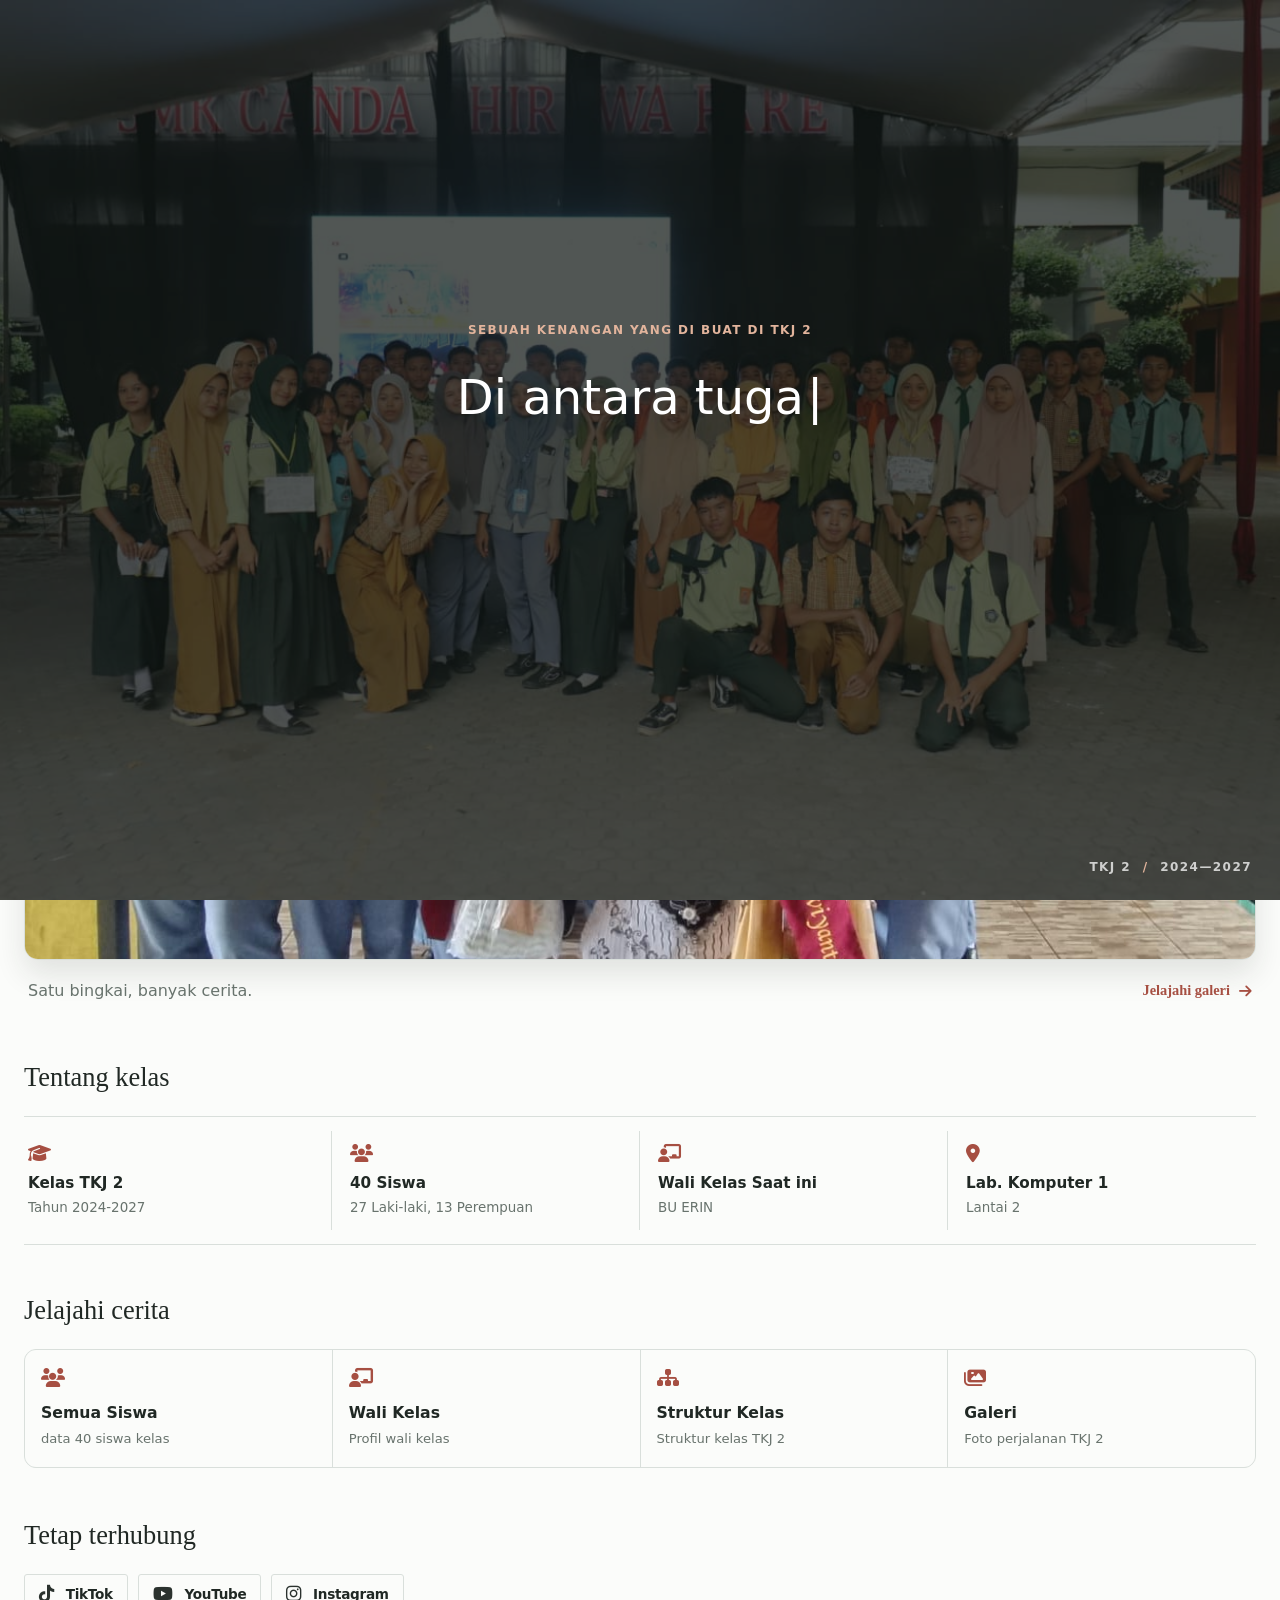
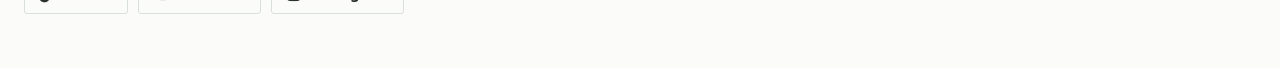
==== commit 5020bcdc: "Update index.html" ====
--- a/index.html
+++ b/index.html
@@ -38,7 +38,7 @@
         <img class="welcome-image" src="gambar/optimized/kls 10/78.jpeg" alt="" loading="eager">
         <div class="welcome-shade" aria-hidden="true"></div>
         <div class="welcome-content">
-            <p class="welcome-kicker">ARSIP KENANGAN · KELAS XI TKJ 2</p>
+            <p class="welcome-kicker"> SEBUAH KENANGAN YANG DI BUAT DI TKJ 2</p>
             <h1 id="welcomeTitle" class="welcome-title">
                 <span class="welcome-line">Di antara tugas dan tawa,</span>
                 <span class="welcome-line">ada hari-hari yang terasa biasa.</span>
@@ -458,4 +458,4 @@
     <script src="app.js"></script>
 </body>
 
-</html>+</html>
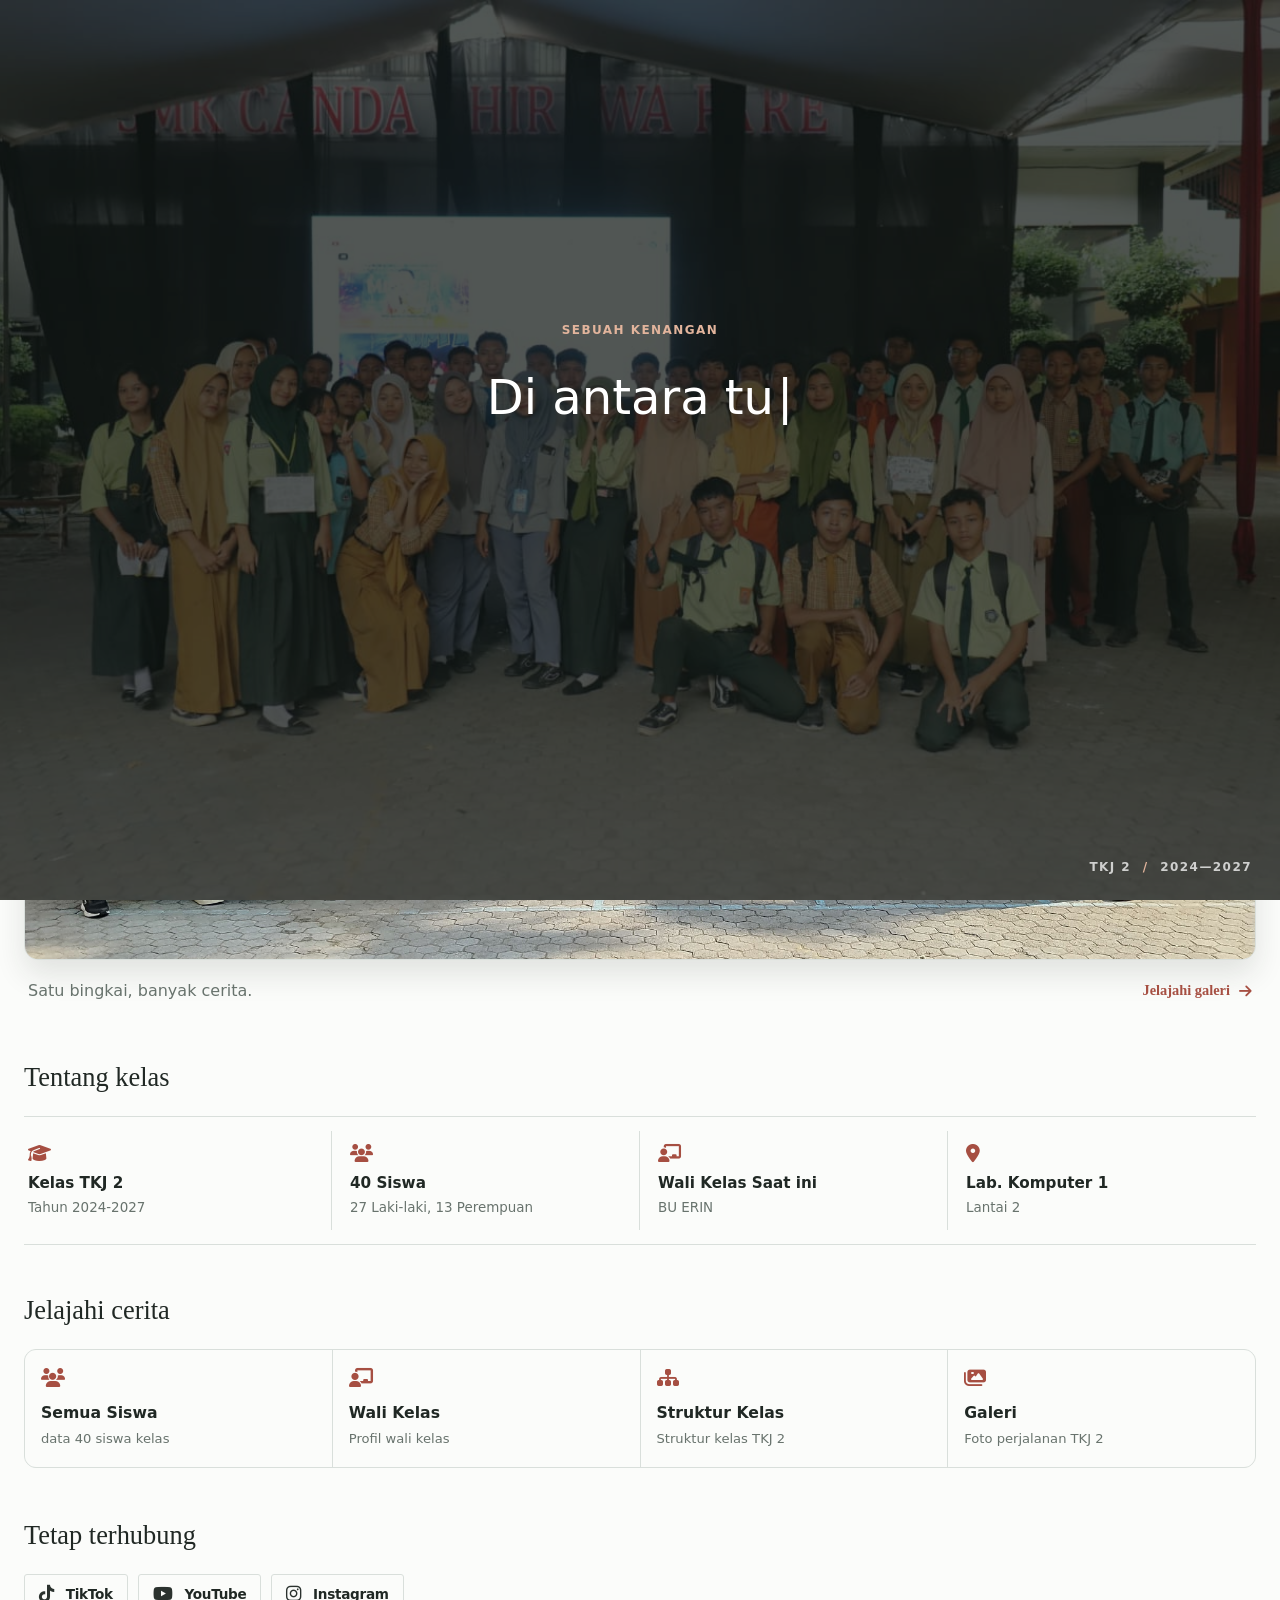
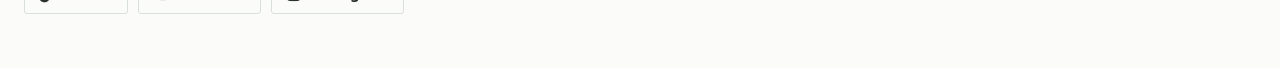
==== commit 16ea9360: "update fitur dari AKUN-J2" ====
--- a/index.html
+++ b/index.html
@@ -38,13 +38,13 @@
         <img class="welcome-image" src="gambar/optimized/kls 10/78.jpeg" alt="" loading="eager">
         <div class="welcome-shade" aria-hidden="true"></div>
         <div class="welcome-content">
-            <p class="welcome-kicker"> SEBUAH KENANGAN YANG DI BUAT DI TKJ 2</p>
+            <p class="welcome-kicker">SEBUAH KENANGAN</p>
             <h1 id="welcomeTitle" class="welcome-title">
                 <span class="welcome-line">Di antara tugas dan tawa,</span>
                 <span class="welcome-line">ada hari-hari yang terasa biasa.</span>
-                <span class="welcome-line">Tapi bersama, semuanya jadi cerita.</span>
+                <span class="welcome-line"> semuanya jadi cerita, dan sebuah kenangan </span>
             </h1>
-            <p class="welcome-signature">Sebuah perjalanan, satu kelas, banyak kenangan.</p>
+            <p class="welcome-signature">Sebuah perjalanan hidup, dalam satu kelas,membuat banyak kenangan.</p>
             <button class="welcome-enter" id="welcomeEnter" type="button">
                 Masuk ke Beranda <i class="fas fa-arrow-right" aria-hidden="true"></i>
             </button>
@@ -458,4 +458,4 @@
     <script src="app.js"></script>
 </body>
 
-</html>
+</html>
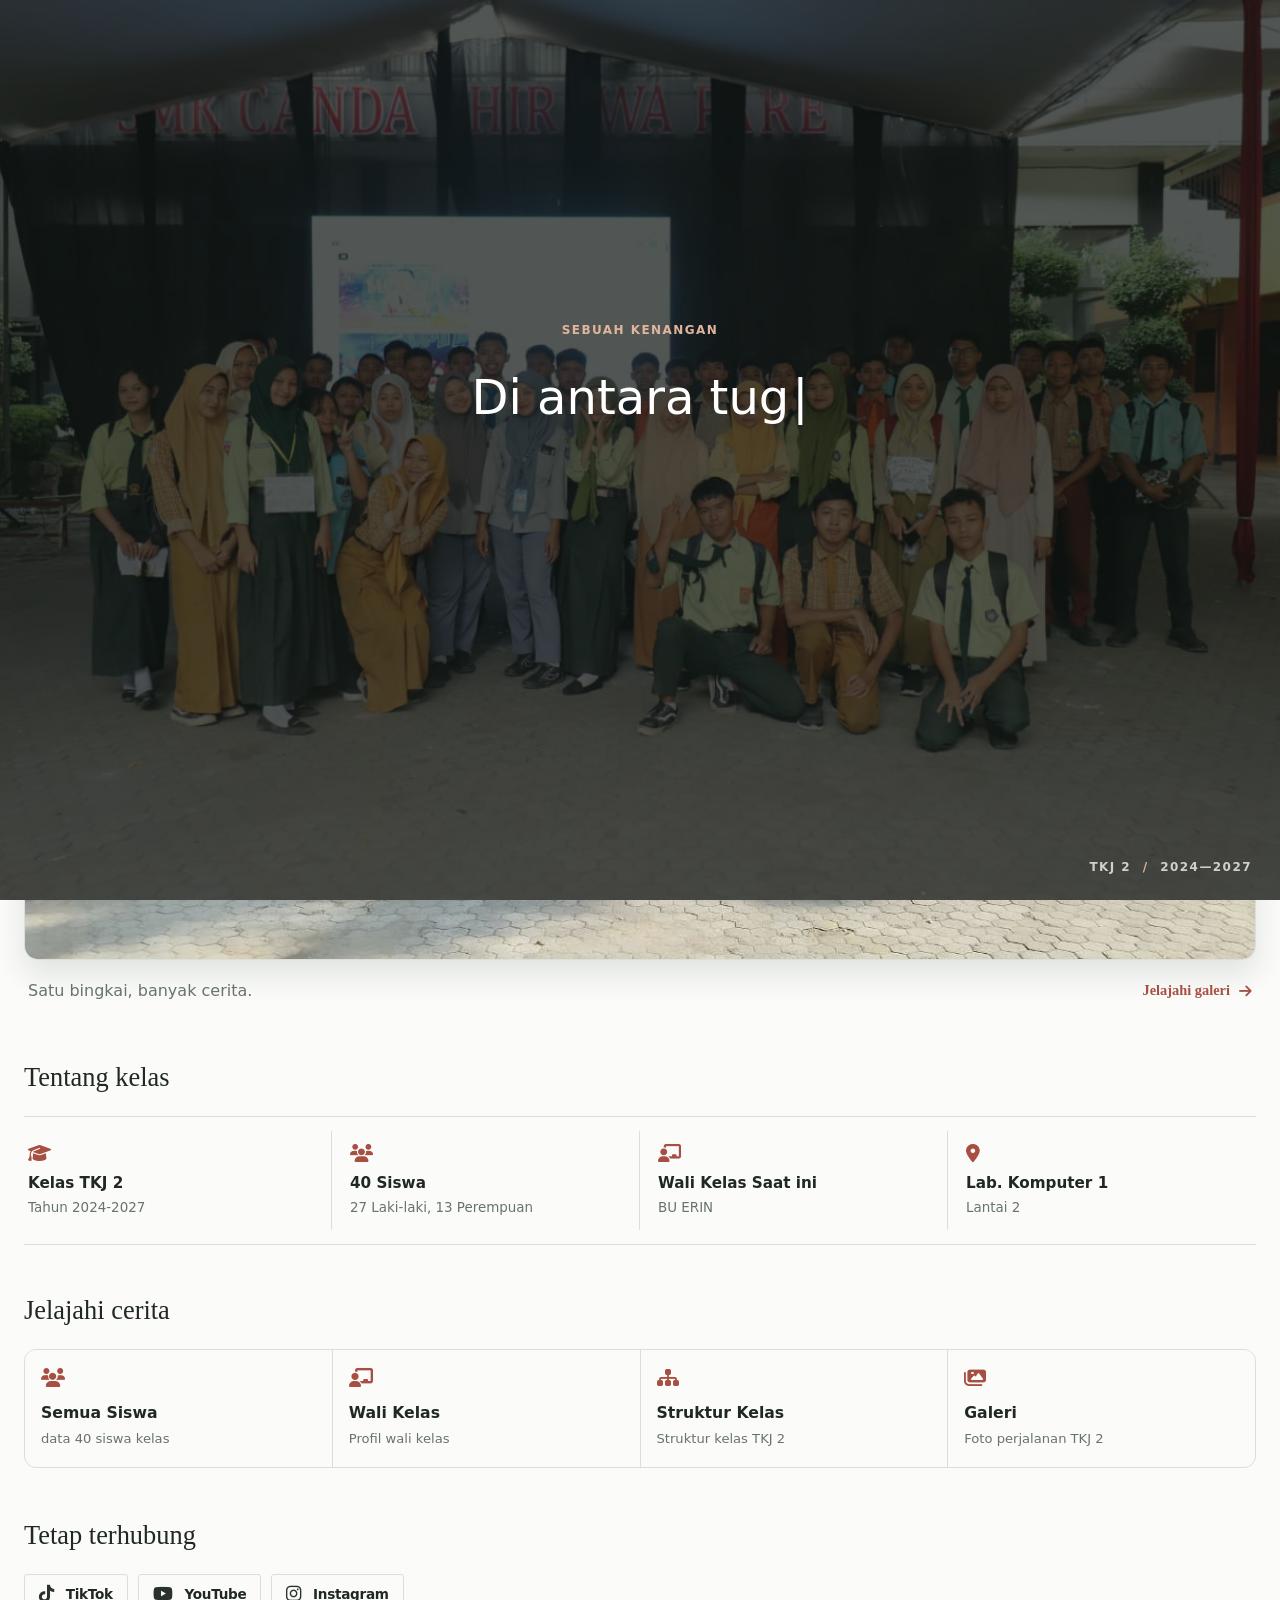
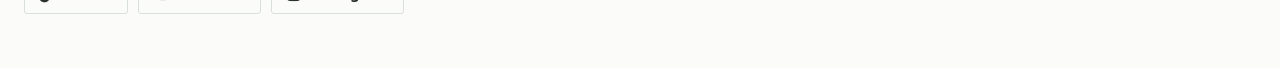
==== commit 98e7e864: "update fitur dari AKUN-J2" ====
--- a/index.html
+++ b/index.html
@@ -44,7 +44,7 @@
                 <span class="welcome-line">ada hari-hari yang terasa biasa.</span>
                 <span class="welcome-line"> semuanya jadi cerita, dan sebuah kenangan </span>
             </h1>
-            <p class="welcome-signature">Sebuah perjalanan hidup, dalam satu kelas,membuat banyak kenangan.</p>
+            <p class="welcome-signature">Sebuah perjalanan hidup, yang di jalani setiap teman di kelas ,membuat banyak kenangan.</p>
             <button class="welcome-enter" id="welcomeEnter" type="button">
                 Masuk ke Beranda <i class="fas fa-arrow-right" aria-hidden="true"></i>
             </button>
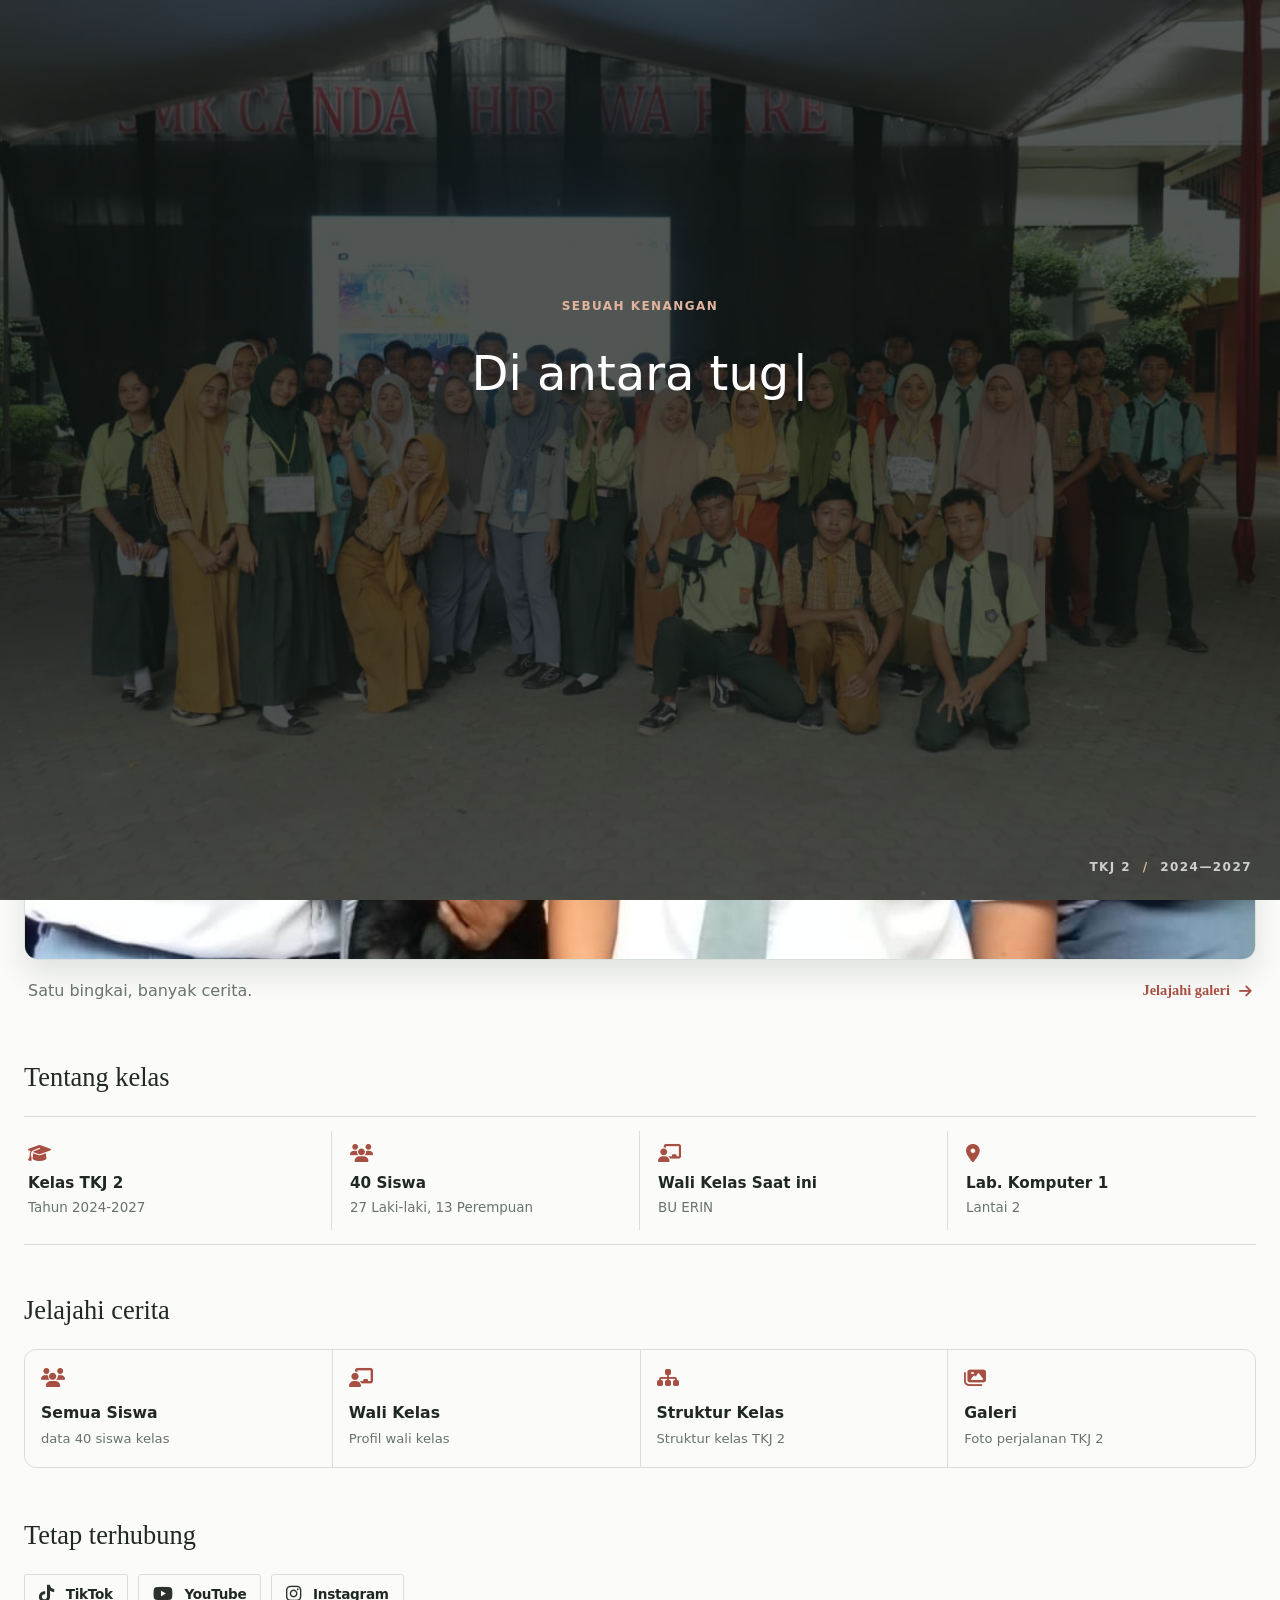
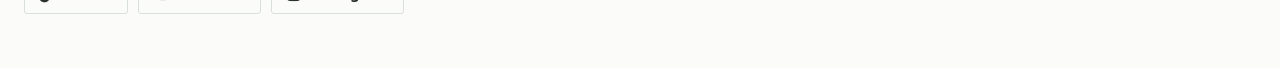
==== commit 4741f5b5: "Update index.html" ====
--- a/index.html
+++ b/index.html
@@ -18,7 +18,7 @@
     <meta name="twitter:card" content="summary_large_image">
     <meta name="twitter:title" content="Website Kelas TKJ 2">
     <meta name="twitter:description" content="Website resmi Kelas XI TKJ 2">
-    <title>Website Kelas TKJ 2 - Berbagi Kenangan & Informasi Kelas</title>
+    <title>Website Kelas TKJ 2</title>
     <link rel="preload" href="https://cdnjs.cloudflare.com/ajax/libs/font-awesome/6.4.0/css/all.min.css" as="style">
     <link rel="stylesheet" href="https://cdnjs.cloudflare.com/ajax/libs/font-awesome/6.4.0/css/all.min.css">
     <link rel="stylesheet" href="style.css">
@@ -42,9 +42,13 @@
             <h1 id="welcomeTitle" class="welcome-title">
                 <span class="welcome-line">Di antara tugas dan tawa,</span>
                 <span class="welcome-line">ada hari-hari yang terasa biasa.</span>
-                <span class="welcome-line"> semuanya jadi cerita, dan sebuah kenangan </span>
+                <span class="welcome-line"> namun semua itu menjadi kenangan yang mungkin di kenang </span>
             </h1>
-            <p class="welcome-signature">Sebuah perjalanan hidup, yang di jalani setiap teman di kelas ,membuat banyak kenangan.</p>
+            <p class="welcome-signature">
+                Sebuah perjalanan hidup dari setiap teman di kelas menjadikan sebuah cerita yang bisa d kenang baik yang buruk atau yang baik, 
+                baik yang sedih dan menyenangkan,
+                saya ucapkan terima kasih untuk 3 tahun bersamanya,
+                semoga masih bisa komunikasi setelah lulus dan menjalani kehidupan masing masing </p>
             <button class="welcome-enter" id="welcomeEnter" type="button">
                 Masuk ke Beranda <i class="fas fa-arrow-right" aria-hidden="true"></i>
             </button>
@@ -458,4 +462,4 @@
     <script src="app.js"></script>
 </body>
 
-</html>+</html>
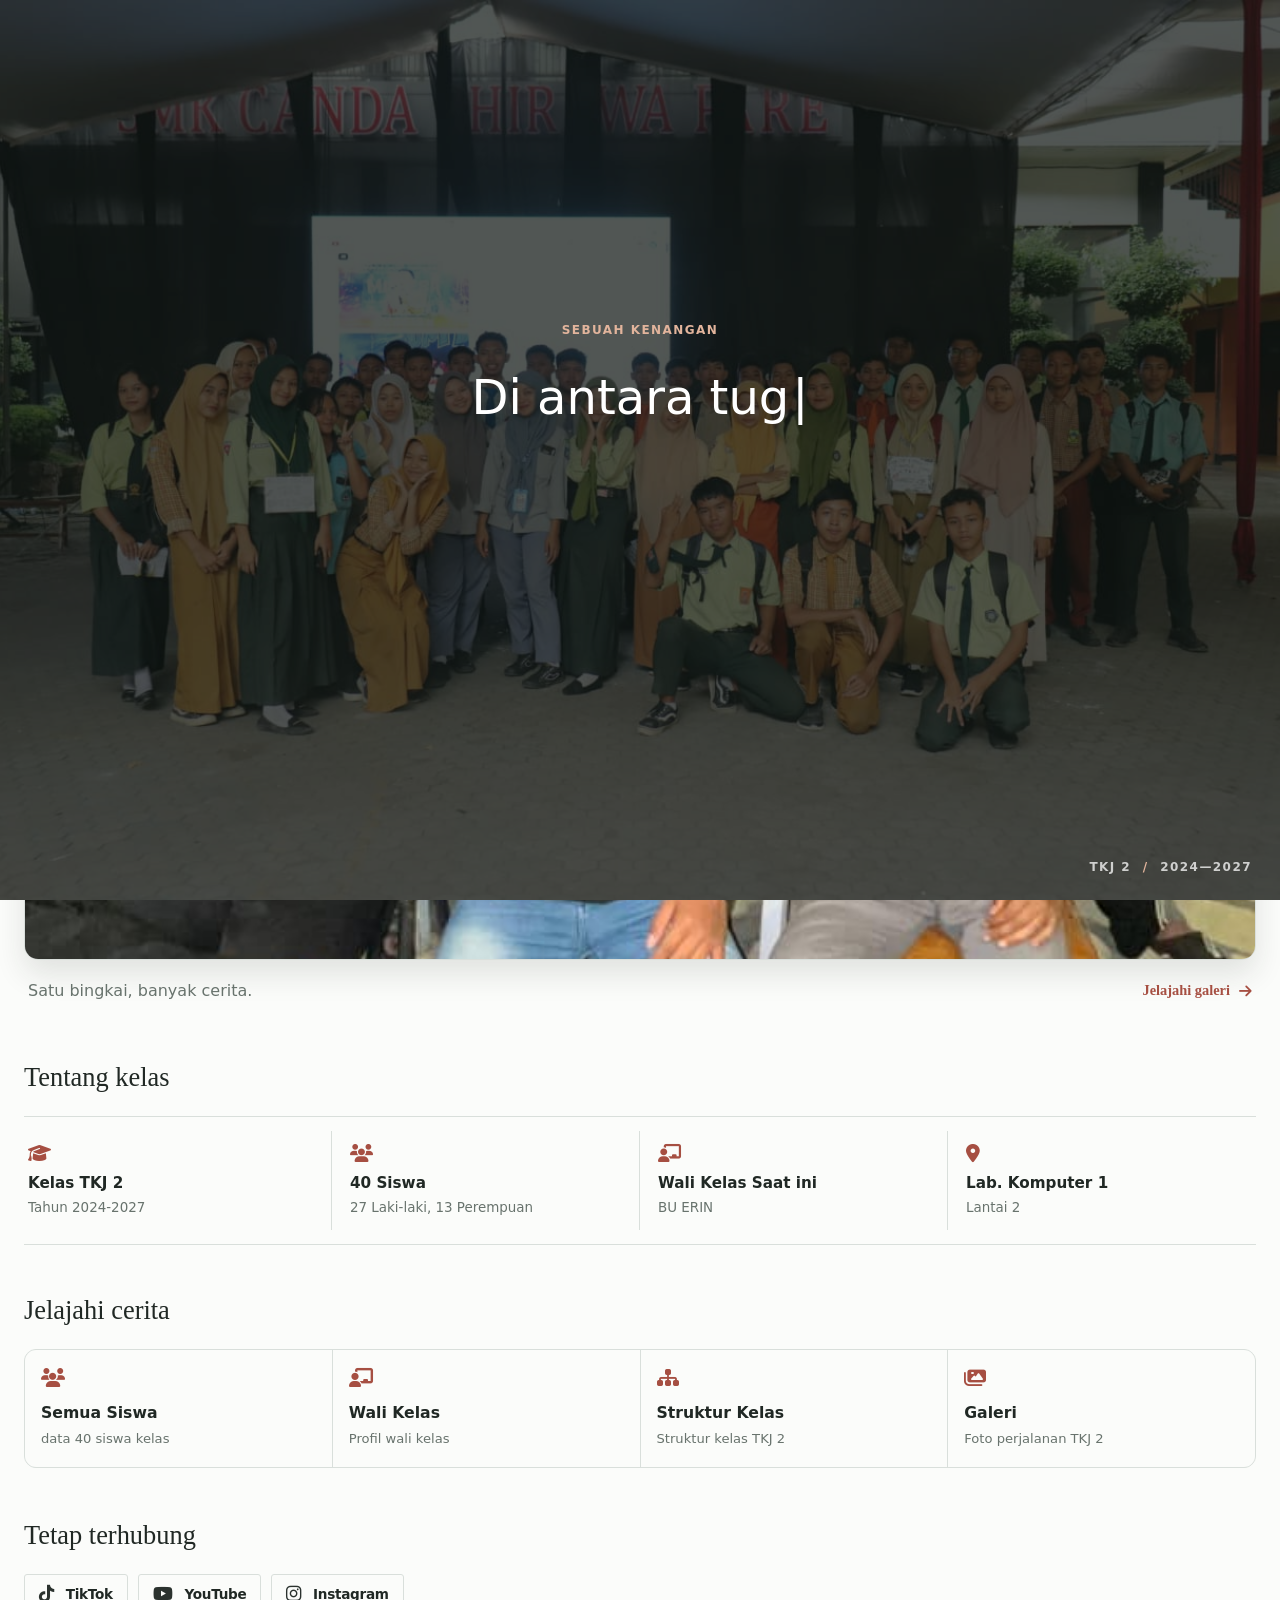
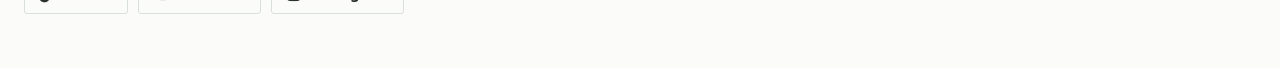
==== commit 53346e7e: "Revise welcome text and memory intro Updated welcome message and memory section content." ====
--- a/index.html
+++ b/index.html
@@ -45,10 +45,7 @@
                 <span class="welcome-line"> namun semua itu menjadi kenangan yang mungkin di kenang </span>
             </h1>
             <p class="welcome-signature">
-                Sebuah perjalanan hidup dari setiap teman di kelas menjadikan sebuah cerita yang bisa d kenang baik yang buruk atau yang baik, 
-                baik yang sedih dan menyenangkan,
-                saya ucapkan terima kasih untuk 3 tahun bersamanya,
-                semoga masih bisa komunikasi setelah lulus dan menjalani kehidupan masing masing </p>
+                halo dari akun </p>
             <button class="welcome-enter" id="welcomeEnter" type="button">
                 Masuk ke Beranda <i class="fas fa-arrow-right" aria-hidden="true"></i>
             </button>
@@ -113,9 +110,12 @@
         <!-- Home Section -->
         <section class="section active" id="home">
             <header class="memory-intro">
-                <p class="memory-kicker">ARSIP KENANGAN · KELAS XI TKJ 2</p>
+                <p class="memory-kicker">HANYA SEBUAH ALBUM BIASA</p>
                 <h1>Semua cerita kita, tersimpan di sini.</h1>
-                <p class="memory-intro-copy">Sebuah album digital untuk mengingat perjalanan TKJ 2: kebersamaan di kelas, kegiatan sekolah, dan teman-teman yang membuat setiap harinya berarti.</p>
+                <p class="memory-intro-copy">Sebuah perjalanan hidup dari setiap teman di kelas menjadikan sebuah cerita yang bisa d kenang baik yang buruk atau yang baik, 
+                baik yang sedih dan menyenangkan,
+                saya ucapkan terima kasih untuk 3 tahun bersamanya,
+                semoga masih bisa komunikasi setelah lulus dan menjalani kehidupan masing masing.</p>
             </header>
 
             <figure class="memory-feature">
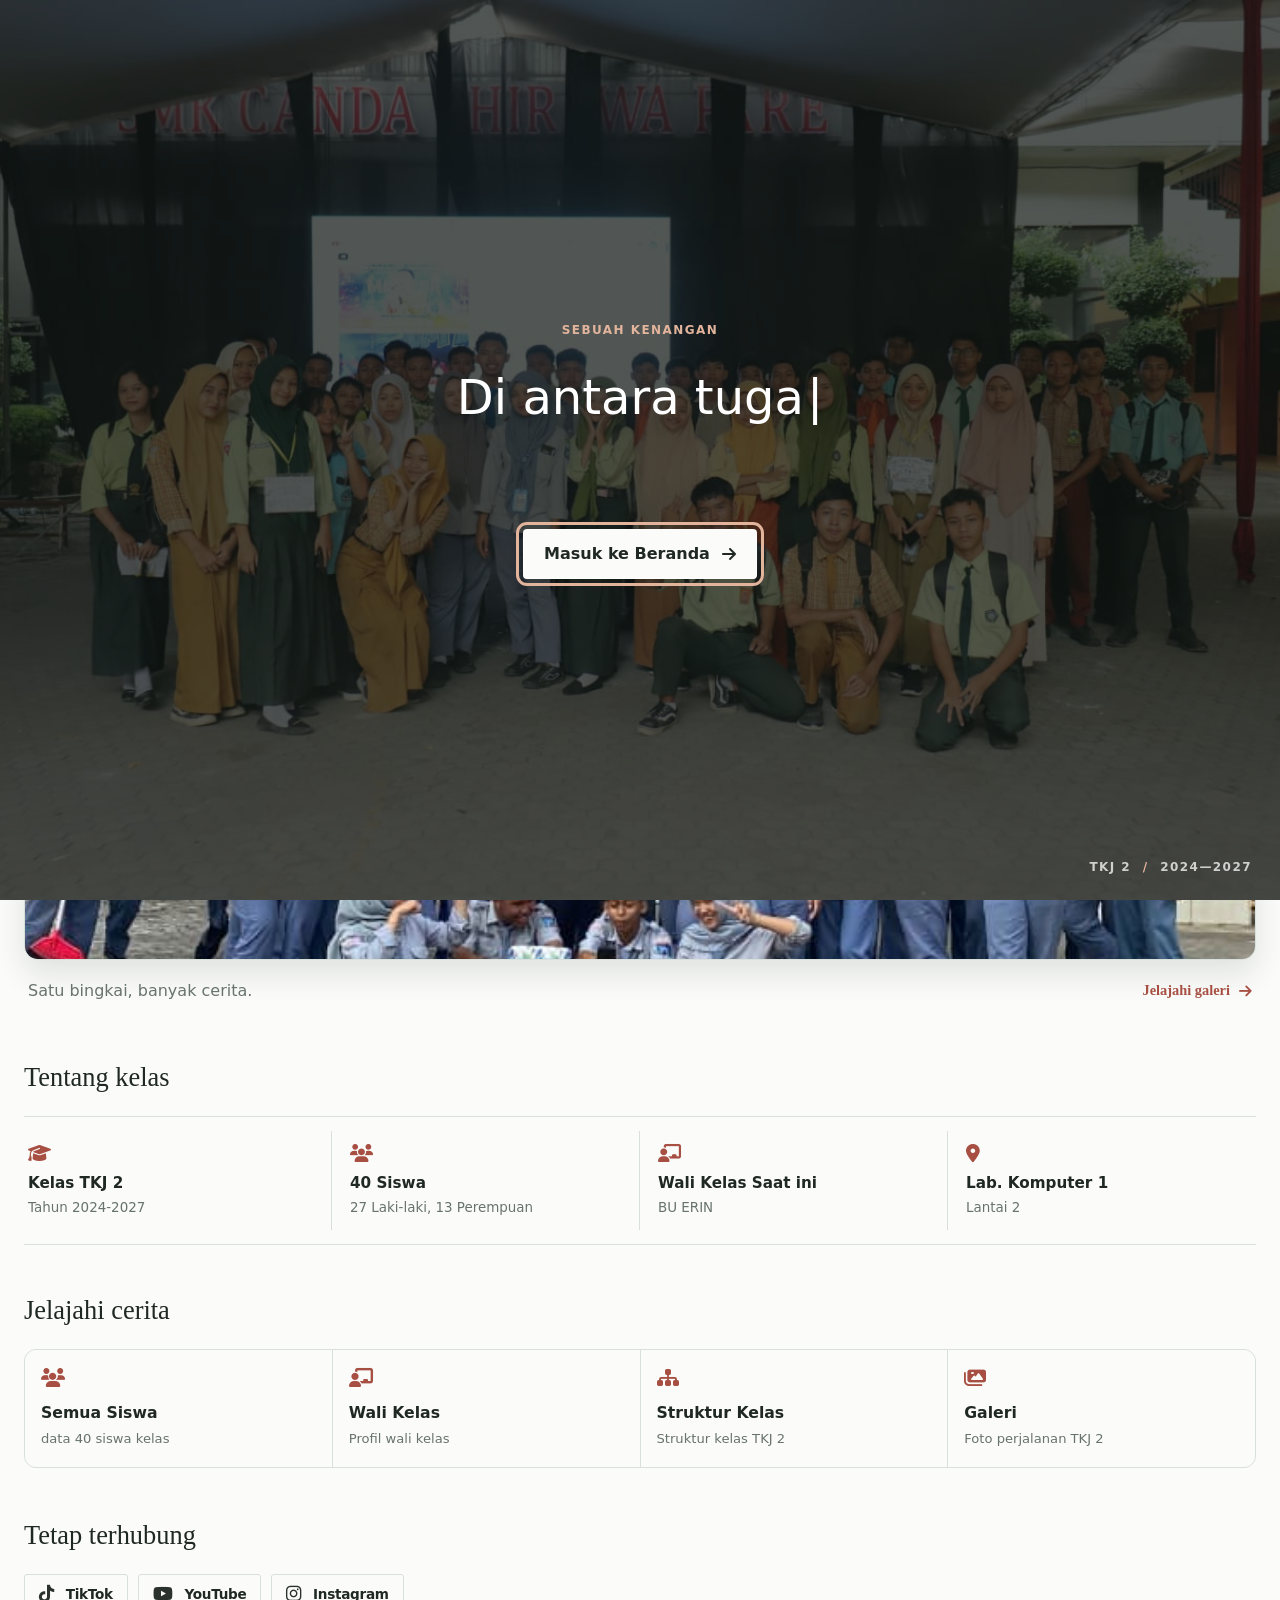
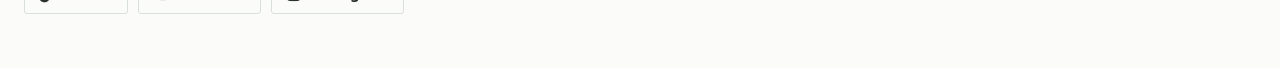
==== commit cdc11b15: "Optimize gallery images and improve accessibility" ====
--- a/index.html
+++ b/index.html
@@ -303,7 +303,7 @@
 
                     <div class="comments-header">
                         <h2><i class="fas fa-comments"></i>Komentar ke Admin</h2>
-                        <p>Pesan hanya tampil selama halaman ini terbuka. Saat dikirim, WhatsApp admin akan terbuka; komentar tidak disimpan atau ditampilkan untuk umum.</p>
+                        <p>Pesan hanya tampil selama halaman ini terbuka. Saat dikirim, Gmail admin akan terbuka; komentar tidak disimpan atau ditampilkan untuk umum.</p>
                     </div>
 
                     <!-- Comments Display -->
@@ -319,8 +319,8 @@
                         <label for="commentMessage" style="display: block; margin-bottom: 8px; font-weight: 500;">Pesan Anda:</label>
                         <textarea id="commentMessage" name="commentMessage" class="form-textarea-simple"
                             placeholder="Tulis pesan Anda di sini..." required aria-label="Pesan untuk admin"></textarea>
-                        <button type="submit" class="submit-btn-simple" aria-label="Kirim pesan ke admin melalui WhatsApp">
-                            <i class="fab fa-whatsapp" aria-hidden="true"></i> Kirim ke Admin
+                        <button type="submit" class="submit-btn-simple" aria-label="Kirim pesan ke admin melalui Gmail">
+                            <i class="fas fa-envelope" aria-hidden="true"></i> Kirim via Gmail
                         </button>
                     </form>
                 </div>
@@ -446,9 +446,9 @@
 
             <!-- Modal untuk menampilkan gambar full -->
             <div id="imageModal" class="modal" role="dialog" aria-label="Tampilan galeri besar" aria-hidden="true">
-                <span class="close-modal" onclick="closeModal()" role="button" tabindex="0" aria-label="Tutup galeri">×</span>
-                <a class="modal-prev" onclick="changeImage(-1)" role="button" tabindex="0" aria-label="Gambar sebelumnya">&#10094;</a>
-                <a class="modal-next" onclick="changeImage(1)" role="button" tabindex="0" aria-label="Gambar berikutnya">&#10095;</a>
+                <button class="close-modal" type="button" onclick="closeModal()" aria-label="Tutup galeri">×</button>
+                <button class="modal-prev" type="button" onclick="changeImage(-1)" aria-label="Gambar sebelumnya">&#10094;</button>
+                <button class="modal-next" type="button" onclick="changeImage(1)" aria-label="Gambar berikutnya">&#10095;</button>
                 <div class="modal-loading" id="modalLoading" style="display: none;">
                     <i class="fas fa-spinner" aria-hidden="true"></i>
                 </div>
--- a/style.css
+++ b/style.css
@@ -152,16 +152,10 @@
     font: inherit;
     font-weight: 700;
     cursor: pointer;
-    opacity: 0;
-    visibility: hidden;
-    transform: translateY(8px);
-    transition: opacity 350ms ease, transform 350ms ease, background-color 200ms ease;
-}
-
-.welcome-screen.is-ready .welcome-enter {
     opacity: 1;
     visibility: visible;
     transform: translateY(0);
+    transition: opacity 350ms ease, transform 350ms ease, background-color 200ms ease;
 }
 
 .welcome-enter:hover {
@@ -2361,6 +2355,8 @@
 }
 
 .galeri-item {
+    font: inherit;
+    text-align: left;
     background: white;
     border-radius: 8px;
     overflow: hidden;
@@ -5314,6 +5310,21 @@
     color: #f4d58a;
     background: var(--bg-secondary);
     border-color: var(--memory-line);
+}
+
+@media (min-width: 993px) {
+    html[data-color-mode="dark"] .navbar .nav-links,
+    html[data-color-mode="dark"] .navbar .nav-links a,
+    html[data-color-mode="dark"] .navbar .nav-links a:hover,
+    html[data-color-mode="dark"] .navbar .nav-links a.active,
+    html[data-color-mode="dark"] .navbar .nav-links a[aria-current="page"] {
+        background: transparent;
+    }
+
+    html[data-color-mode="dark"] .navbar .nav-links a.active,
+    html[data-color-mode="dark"] .navbar .nav-links a[aria-current="page"] {
+        box-shadow: inset 0 -2px 0 var(--primary-light);
+    }
 }
 
 html[data-color-mode="dark"] .memory-intro h1,
@@ -5603,4 +5614,222 @@
     .comments-header h1 {
         font-size: 1.55rem;
     }
+}
+
+/* Printed-photo scrapbook gallery */
+#gallery .galeri-container {
+    max-width: 1260px;
+    padding: clamp(14px, 3vw, 30px);
+    background-color: var(--bg-primary);
+    background-image:
+        repeating-linear-gradient(0deg, transparent 0 27px, rgba(92, 70, 49, 0.035) 27px 28px),
+        repeating-linear-gradient(90deg, transparent 0 34px, rgba(255, 255, 255, 0.12) 34px 35px);
+}
+
+#gallery .galeri-title {
+    margin-bottom: 22px;
+    color: var(--text-primary);
+    font-family: 'Caveat', 'Segoe Print', cursive;
+    font-size: clamp(2rem, 4vw, 3rem);
+    line-height: 1;
+}
+
+#gallery .galeri-grid {
+    display: block;
+    columns: 4;
+    column-gap: 24px;
+    margin-top: 22px;
+}
+
+#gallery .galeri-container {
+    background-color: var(--bg-primary);
+    background-image:
+        repeating-linear-gradient(0deg, transparent 0 25px, rgba(88, 65, 43, 0.035) 25px 26px),
+        repeating-linear-gradient(90deg, transparent 0 31px, rgba(255, 255, 255, 0.16) 31px 32px);
+}
+
+#gallery .galeri-item,
+#gallery .galeri-item:hover {
+    position: relative;
+    display: block;
+    width: 100%;
+    min-width: 0;
+    margin: 0 auto 24px;
+    padding: 10px 10px 20px;
+    overflow: visible;
+    break-inside: avoid;
+    background: #fffdf8;
+    border: 1px solid rgba(111, 87, 63, 0.2);
+    border-radius: 2px;
+    box-shadow: 0 5px 12px rgba(58, 43, 31, 0.16), 0 1px 2px rgba(58, 43, 31, 0.12);
+    transform: rotate(-1deg);
+    transform-origin: center;
+    transition: transform 220ms ease, box-shadow 220ms ease, filter 220ms ease;
+    cursor: pointer;
+}
+
+#gallery .galeri-item:nth-child(10n + 1) { width: 100%; transform: rotate(-2.4deg); }
+#gallery .galeri-item:nth-child(10n + 2) { width: 86%; transform: rotate(3.1deg); }
+#gallery .galeri-item:nth-child(10n + 3) { width: 94%; transform: rotate(-1.2deg); }
+#gallery .galeri-item:nth-child(10n + 4) { width: 78%; transform: rotate(4deg); }
+#gallery .galeri-item:nth-child(10n + 5) { width: 100%; transform: rotate(-3.4deg); }
+#gallery .galeri-item:nth-child(10n + 6) { width: 88%; transform: rotate(1.8deg); }
+#gallery .galeri-item:nth-child(10n + 7) { width: 96%; transform: rotate(-4.2deg); }
+#gallery .galeri-item:nth-child(10n + 8) { width: 82%; transform: rotate(2.7deg); }
+#gallery .galeri-item:nth-child(10n + 9) { width: 100%; transform: rotate(-1.7deg); }
+#gallery .galeri-item:nth-child(10n) { width: 90%; transform: rotate(3.7deg); }
+
+#gallery .galeri-item img {
+    display: block;
+    width: 100%;
+    height: auto;
+    aspect-ratio: auto;
+    object-fit: contain;
+    object-position: center;
+    background: #f1e7d7;
+}
+
+#gallery .galeri-caption {
+    display: none;
+}
+
+#gallery .galeri-caption i {
+    display: none;
+}
+
+#gallery .galeri-item:nth-child(4n + 1)::before,
+#gallery .galeri-item:nth-child(4n + 3)::before {
+    position: absolute;
+    z-index: 2;
+    top: -9px;
+    left: 50%;
+    width: 62px;
+    height: 18px;
+    pointer-events: none;
+    background: rgba(196, 168, 126, 0.66);
+    box-shadow: 0 1px 2px rgba(63, 46, 31, 0.1);
+    content: '';
+    transform: translateX(-50%) rotate(-4deg);
+}
+
+#gallery .galeri-item:nth-child(4n + 3)::before {
+    width: 50px;
+    background: rgba(214, 192, 155, 0.65);
+    transform: translateX(-50%) rotate(3deg);
+}
+
+#gallery .galeri-overlay {
+    inset: 10px 10px 42px;
+    pointer-events: none;
+    background: rgba(54, 39, 30, 0.16);
+}
+
+#gallery .galeri-overlay i {
+    width: 42px;
+    height: 42px;
+    color: #fffdf8;
+    background: var(--primary-color);
+    font-size: 1rem;
+}
+
+@media (hover: hover) {
+    #gallery .galeri-item:hover {
+        z-index: 2;
+        transform: translateY(-6px) rotate(0deg);
+        box-shadow: 0 15px 24px rgba(58, 43, 31, 0.24), 0 3px 6px rgba(58, 43, 31, 0.14);
+        filter: saturate(1.04);
+    }
+}
+
+#gallery .galeri-item:focus-visible {
+    outline: 3px solid var(--primary-color);
+    outline-offset: 3px;
+}
+
+@media (max-width: 980px) {
+    #gallery .galeri-grid {
+        columns: 3;
+        column-gap: 20px;
+    }
+}
+
+@media (max-width: 680px) {
+    #gallery .galeri-grid {
+        columns: 2;
+        column-gap: 16px;
+    }
+
+    #gallery .galeri-item,
+    #gallery .galeri-item:nth-child(n) {
+        width: 100%;
+        margin-bottom: 19px;
+        padding: 8px 8px 16px;
+    }
+
+    #gallery .galeri-item:nth-child(7n + 1) { width: 94%; transform: rotate(-2deg); }
+    #gallery .galeri-item:nth-child(7n + 3) { width: 90%; transform: rotate(2.8deg); }
+    #gallery .galeri-item:nth-child(7n + 5) { width: 96%; transform: rotate(-3deg); }
+
+    #gallery .galeri-caption {
+        min-height: 36px;
+        padding: 8px 3px 7px;
+        font-size: 1rem;
+    }
+
+    #gallery .galeri-overlay { display: none; }
+}
+
+@media (max-width: 380px) {
+    #gallery .galeri-grid { column-gap: 11px; }
+    #gallery .galeri-item,
+    #gallery .galeri-item:nth-child(n) { margin-bottom: 15px; padding: 6px 6px 0; }
+}
+
+html[data-color-mode="dark"] #gallery .galeri-container {
+    color: var(--text-primary);
+    background-color: var(--bg-primary);
+    background-image: none;
+}
+
+html[data-color-mode="dark"] #gallery.section.active .galeri-title,
+html[data-color-mode="dark"] #gallery.section.active .galeri-title i {
+    color: var(--text-primary);
+}
+
+html[data-color-mode="dark"] #gallery .galeri-item,
+html[data-color-mode="dark"] #gallery .galeri-item:hover {
+    color: #49382c;
+    background: #fffdf8;
+    border-color: rgba(111, 87, 63, 0.24);
+}
+
+html[data-color-mode="dark"] #gallerySearch,
+html[data-color-mode="dark"] #clearSearchBtn {
+    color: var(--text-primary) !important;
+    background: var(--bg-secondary) !important;
+    border-color: var(--memory-line) !important;
+}
+
+html[data-color-mode="dark"] #gallerySearch::placeholder {
+    color: var(--text-secondary);
+}
+
+html[data-color-mode="dark"] #gallery .gallery-albums button {
+    color: var(--text-primary);
+    background: var(--bg-secondary);
+    border-color: var(--memory-line);
+}
+
+html[data-color-mode="dark"] #gallery .gallery-albums button i {
+    color: var(--primary-light);
+}
+
+html[data-color-mode="dark"] #gallery .gallery-albums button[aria-pressed="true"] {
+    color: #fff9ef;
+    background: #713d43;
+    border-color: #512a30;
+}
+
+html[data-color-mode="dark"] #gallery .gallery-albums button[aria-pressed="true"] i {
+    color: #fff9ef;
 }
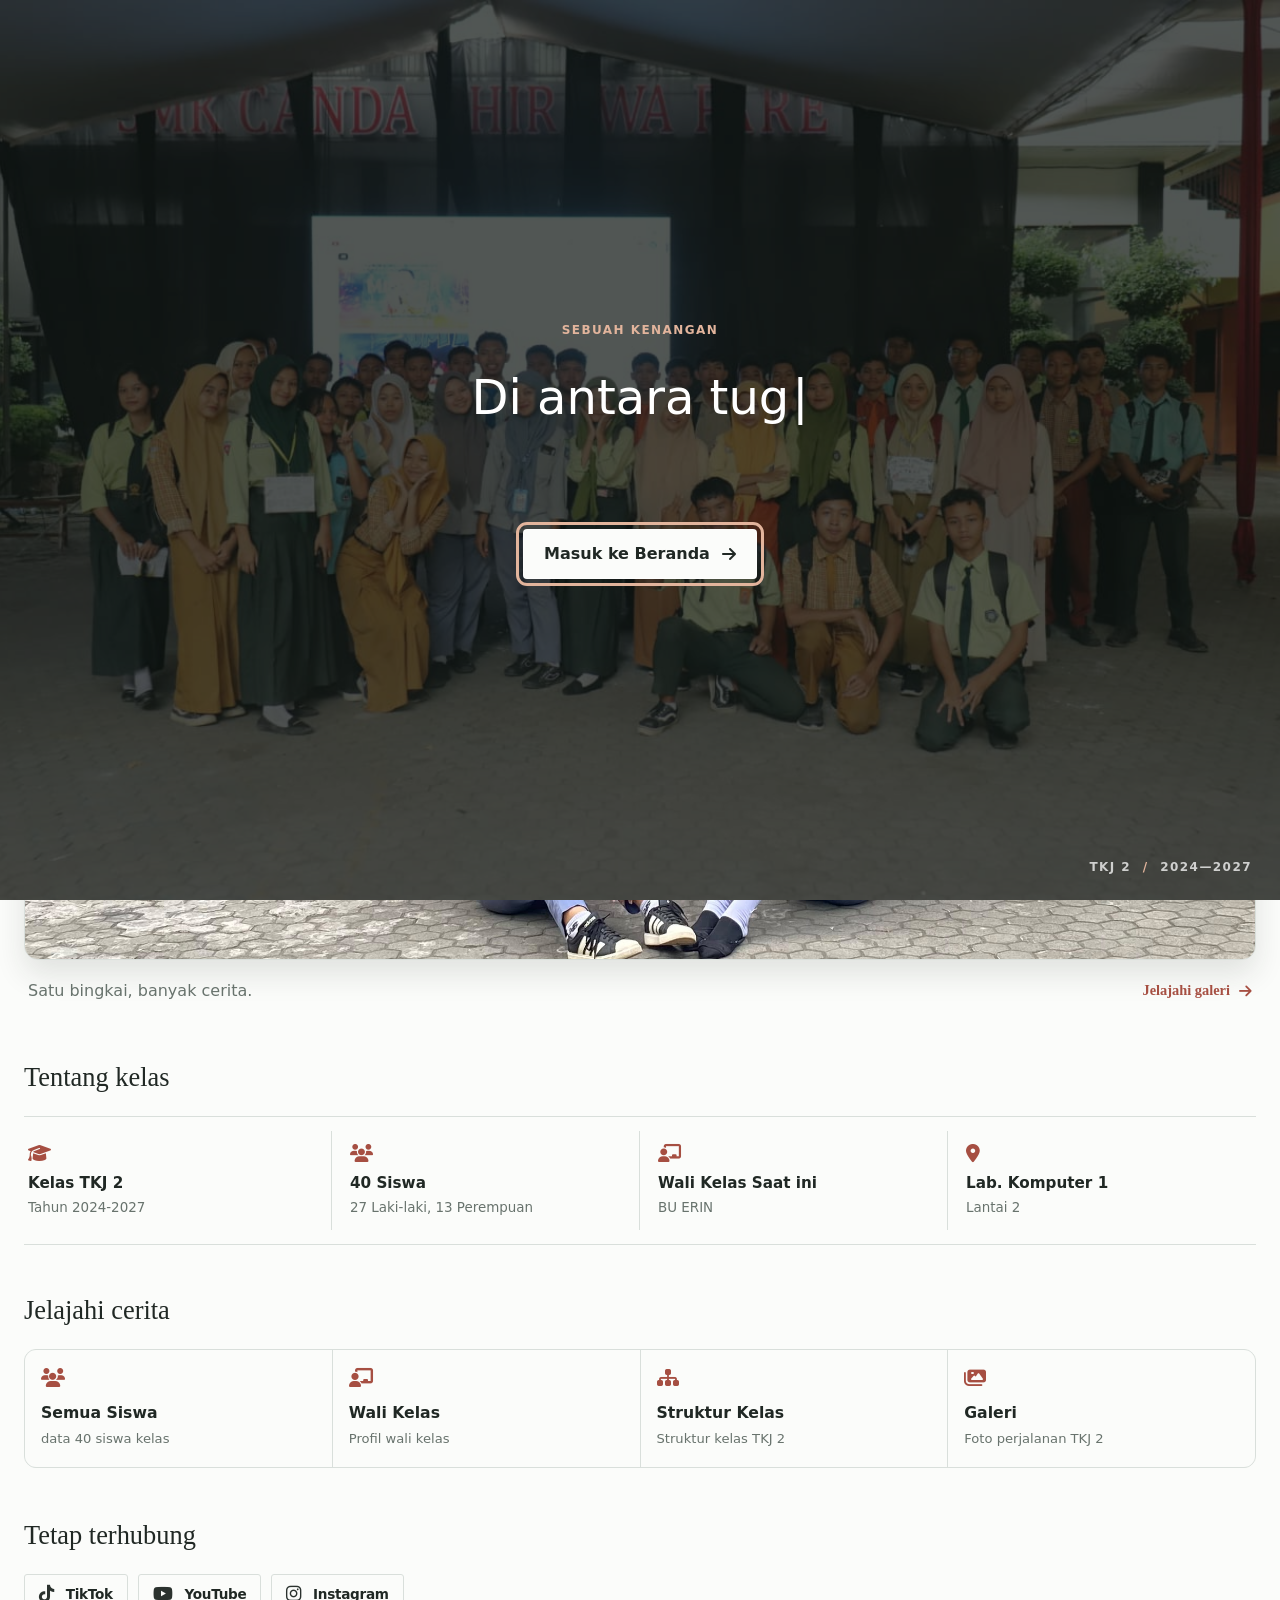
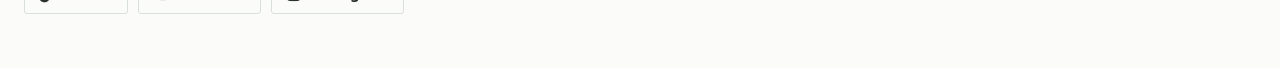
==== commit d61f4b15: "Update gallery photos and image loading" ====
--- a/index.html
+++ b/index.html
@@ -35,7 +35,7 @@
 <body>
     <section class="welcome-screen" id="welcomeScreen" aria-labelledby="welcomeTitle" aria-modal="true" role="dialog">
         <img class="welcome-image is-visible" src="gambar/kls 10/1.jpeg" alt="" fetchpriority="high">
-        <img class="welcome-image" src="gambar/optimized/kls 10/78.jpeg" alt="" loading="eager">
+        <img class="welcome-image" src="gambar/kls 10/78.jpeg" alt="" loading="eager">
         <div class="welcome-shade" aria-hidden="true"></div>
         <div class="welcome-content">
             <p class="welcome-kicker">SEBUAH KENANGAN</p>
--- a/style.css
+++ b/style.css
@@ -4797,7 +4797,7 @@
     .gallery-albums {
         display: grid;
         width: 100%;
-        grid-template-columns: repeat(4, minmax(0, 1fr));
+        grid-template-columns: repeat(3, minmax(0, 1fr));
         gap: 5px;
     }
 
@@ -5635,56 +5635,68 @@
 }
 
 #gallery .galeri-grid {
-    display: block;
-    columns: 4;
-    column-gap: 24px;
+    display: grid;
+    grid-template-columns: repeat(12, minmax(0, 1fr));
+    grid-auto-rows: 13px;
+    grid-auto-flow: dense;
+    align-items: stretch;
+    gap: 20px;
     margin-top: 22px;
 }
 
 #gallery .galeri-container {
     background-color: var(--bg-primary);
     background-image:
-        repeating-linear-gradient(0deg, transparent 0 25px, rgba(88, 65, 43, 0.035) 25px 26px),
-        repeating-linear-gradient(90deg, transparent 0 31px, rgba(255, 255, 255, 0.16) 31px 32px);
+        radial-gradient(rgba(99, 76, 52, 0.055) 0.6px, transparent 0.6px);
+    background-size: 13px 13px;
 }
 
 #gallery .galeri-item,
 #gallery .galeri-item:hover {
     position: relative;
-    display: block;
+    display: flex;
+    flex-direction: column;
     width: 100%;
     min-width: 0;
-    margin: 0 auto 24px;
-    padding: 10px 10px 20px;
+    height: 100%;
+    margin: 0;
+    padding: 9px 9px 34px;
     overflow: visible;
-    break-inside: avoid;
     background: #fffdf8;
     border: 1px solid rgba(111, 87, 63, 0.2);
     border-radius: 2px;
     box-shadow: 0 5px 12px rgba(58, 43, 31, 0.16), 0 1px 2px rgba(58, 43, 31, 0.12);
-    transform: rotate(-1deg);
+    transform: rotate(-0.8deg);
     transform-origin: center;
     transition: transform 220ms ease, box-shadow 220ms ease, filter 220ms ease;
     cursor: pointer;
 }
 
-#gallery .galeri-item:nth-child(10n + 1) { width: 100%; transform: rotate(-2.4deg); }
-#gallery .galeri-item:nth-child(10n + 2) { width: 86%; transform: rotate(3.1deg); }
-#gallery .galeri-item:nth-child(10n + 3) { width: 94%; transform: rotate(-1.2deg); }
-#gallery .galeri-item:nth-child(10n + 4) { width: 78%; transform: rotate(4deg); }
-#gallery .galeri-item:nth-child(10n + 5) { width: 100%; transform: rotate(-3.4deg); }
-#gallery .galeri-item:nth-child(10n + 6) { width: 88%; transform: rotate(1.8deg); }
-#gallery .galeri-item:nth-child(10n + 7) { width: 96%; transform: rotate(-4.2deg); }
-#gallery .galeri-item:nth-child(10n + 8) { width: 82%; transform: rotate(2.7deg); }
-#gallery .galeri-item:nth-child(10n + 9) { width: 100%; transform: rotate(-1.7deg); }
-#gallery .galeri-item:nth-child(10n) { width: 90%; transform: rotate(3.7deg); }
+#gallery .galeri-item:nth-child(12n + 1) { grid-column: span 8; grid-row: span 16; }
+#gallery .galeri-item:nth-child(12n + 2) { grid-column: span 4; grid-row: span 11; }
+#gallery .galeri-item:nth-child(12n + 3) { grid-column: span 4; grid-row: span 10; }
+#gallery .galeri-item:nth-child(12n + 4) { grid-column: span 4; grid-row: span 13; }
+#gallery .galeri-item:nth-child(12n + 5) { grid-column: span 3; grid-row: span 10; }
+#gallery .galeri-item:nth-child(12n + 6) { grid-column: span 5; grid-row: span 12; }
+#gallery .galeri-item:nth-child(12n + 7) { grid-column: span 4; grid-row: span 10; }
+#gallery .galeri-item:nth-child(12n + 8) { grid-column: span 4; grid-row: span 13; }
+#gallery .galeri-item:nth-child(12n + 9) { grid-column: span 4; grid-row: span 11; }
+#gallery .galeri-item:nth-child(12n + 10) { grid-column: span 3; grid-row: span 9; }
+#gallery .galeri-item:nth-child(12n + 11) { grid-column: span 5; grid-row: span 12; }
+#gallery .galeri-item:nth-child(12n) { grid-column: span 4; grid-row: span 10; }
+
+#gallery .galeri-item:nth-child(4n + 2) { transform: rotate(1.2deg); }
+#gallery .galeri-item:nth-child(4n + 3) { transform: rotate(-1.4deg); }
+#gallery .galeri-item:nth-child(4n) { transform: rotate(0.9deg); }
 
 #gallery .galeri-item img {
     display: block;
     width: 100%;
-    height: auto;
+    height: 100%;
+    min-height: 0;
+    flex: 1 1 auto;
     aspect-ratio: auto;
-    object-fit: contain;
+    object-fit: cover;
     object-position: center;
     background: #f1e7d7;
 }
@@ -5748,27 +5760,43 @@
 
 @media (max-width: 980px) {
     #gallery .galeri-grid {
-        columns: 3;
-        column-gap: 20px;
-    }
+        grid-template-columns: repeat(8, minmax(0, 1fr));
+        grid-auto-rows: 14px;
+        gap: 18px;
+    }
+
+    #gallery .galeri-item:nth-child(8n + 1) { grid-column: span 5; grid-row: span 14; }
+    #gallery .galeri-item:nth-child(8n + 2) { grid-column: span 3; grid-row: span 10; }
+    #gallery .galeri-item:nth-child(8n + 3) { grid-column: span 3; grid-row: span 11; }
+    #gallery .galeri-item:nth-child(8n + 4) { grid-column: span 5; grid-row: span 13; }
+    #gallery .galeri-item:nth-child(8n + 5) { grid-column: span 3; grid-row: span 10; }
+    #gallery .galeri-item:nth-child(8n + 6) { grid-column: span 5; grid-row: span 12; }
+    #gallery .galeri-item:nth-child(8n + 7) { grid-column: span 4; grid-row: span 11; }
+    #gallery .galeri-item:nth-child(8n) { grid-column: span 4; grid-row: span 13; }
 }
 
 @media (max-width: 680px) {
     #gallery .galeri-grid {
-        columns: 2;
-        column-gap: 16px;
+        grid-template-columns: repeat(2, minmax(0, 1fr));
+        grid-auto-rows: 10px;
+        gap: 14px;
     }
 
     #gallery .galeri-item,
     #gallery .galeri-item:nth-child(n) {
         width: 100%;
-        margin-bottom: 19px;
-        padding: 8px 8px 16px;
-    }
-
-    #gallery .galeri-item:nth-child(7n + 1) { width: 94%; transform: rotate(-2deg); }
-    #gallery .galeri-item:nth-child(7n + 3) { width: 90%; transform: rotate(2.8deg); }
-    #gallery .galeri-item:nth-child(7n + 5) { width: 96%; transform: rotate(-3deg); }
+        margin: 0;
+        padding: 7px 7px 28px;
+    }
+
+    #gallery .galeri-item:nth-child(8n + 1) { grid-column: span 2; grid-row: span 12; }
+    #gallery .galeri-item:nth-child(8n + 2) { grid-column: span 1; grid-row: span 9; }
+    #gallery .galeri-item:nth-child(8n + 3) { grid-column: span 1; grid-row: span 11; }
+    #gallery .galeri-item:nth-child(8n + 4) { grid-column: span 1; grid-row: span 9; }
+    #gallery .galeri-item:nth-child(8n + 5) { grid-column: span 2; grid-row: span 10; }
+    #gallery .galeri-item:nth-child(8n + 6) { grid-column: span 1; grid-row: span 10; }
+    #gallery .galeri-item:nth-child(8n + 7) { grid-column: span 1; grid-row: span 8; }
+    #gallery .galeri-item:nth-child(8n) { grid-column: span 2; grid-row: span 11; }
 
     #gallery .galeri-caption {
         min-height: 36px;
@@ -5780,9 +5808,9 @@
 }
 
 @media (max-width: 380px) {
-    #gallery .galeri-grid { column-gap: 11px; }
+    #gallery .galeri-grid { gap: 11px; }
     #gallery .galeri-item,
-    #gallery .galeri-item:nth-child(n) { margin-bottom: 15px; padding: 6px 6px 0; }
+    #gallery .galeri-item:nth-child(n) { padding: 6px 6px 25px; }
 }
 
 html[data-color-mode="dark"] #gallery .galeri-container {
@@ -5832,4 +5860,102 @@
 
 html[data-color-mode="dark"] #gallery .gallery-albums button[aria-pressed="true"] i {
     color: #fff9ef;
+}
+
+#gallery .gallery-filter {
+    margin-bottom: 14px;
+}
+
+#gallery .gallery-filter-heading {
+    display: flex;
+    align-items: center;
+    justify-content: space-between;
+    gap: 12px;
+}
+
+#gallery .gallery-filter-heading .galeri-title {
+    margin: 0;
+}
+
+#gallery .gallery-filter-toggle {
+    display: inline-flex;
+    width: 40px;
+    height: 40px;
+    flex: 0 0 40px;
+    align-items: center;
+    justify-content: center;
+    color: var(--text-secondary);
+    background: var(--bg-secondary);
+    border: 1px solid var(--memory-line);
+    border-radius: 9px;
+    box-shadow: 0 2px 6px rgba(32, 40, 36, 0.08);
+    font: inherit;
+    cursor: pointer;
+    transition: color 180ms ease, background-color 180ms ease, border-color 180ms ease, box-shadow 180ms ease;
+}
+
+#gallery .gallery-filter-toggle:hover,
+#gallery .gallery-filter.is-open .gallery-filter-toggle {
+    color: var(--primary-color);
+    border-color: var(--primary-light);
+    box-shadow: 0 3px 9px rgba(32, 40, 36, 0.12);
+}
+
+#gallery .gallery-filter-toggle:focus-visible {
+    outline: 2px solid var(--primary-color);
+    outline-offset: 3px;
+}
+
+#gallery .gallery-filter-panel {
+    display: grid;
+    grid-template-rows: 0fr;
+    margin-top: 0;
+    opacity: 0;
+    visibility: hidden;
+    transform: translateY(-4px);
+    transition: grid-template-rows 220ms ease, margin-top 220ms ease, opacity 180ms ease, transform 220ms ease, visibility 0s linear 220ms;
+}
+
+#gallery .gallery-filter-panel-inner {
+    min-height: 0;
+    overflow: hidden;
+}
+
+#gallery .gallery-filter.is-open .gallery-filter-panel {
+    grid-template-rows: 1fr;
+    margin-top: 12px;
+    opacity: 1;
+    visibility: visible;
+    transform: translateY(0);
+    transition-delay: 0s;
+}
+
+#gallery .gallery-filter-panel .gallery-albums {
+    display: flex;
+    width: fit-content;
+    max-width: 100%;
+    flex-wrap: wrap;
+    gap: 8px;
+    margin: 0;
+    overflow: visible;
+}
+
+#gallery .gallery-filter-panel .gallery-albums button {
+    border-radius: 999px;
+}
+
+@media (max-width: 680px) {
+    #gallery .gallery-filter-panel .gallery-albums {
+        display: grid;
+        width: 100%;
+        grid-template-columns: repeat(3, minmax(0, 1fr));
+        gap: 7px;
+    }
+}
+
+@media (prefers-reduced-motion: reduce) {
+    #gallery .gallery-filter-panel,
+    #gallery .gallery-filter-toggle {
+        transition-duration: 0.01ms;
+    }
 }
